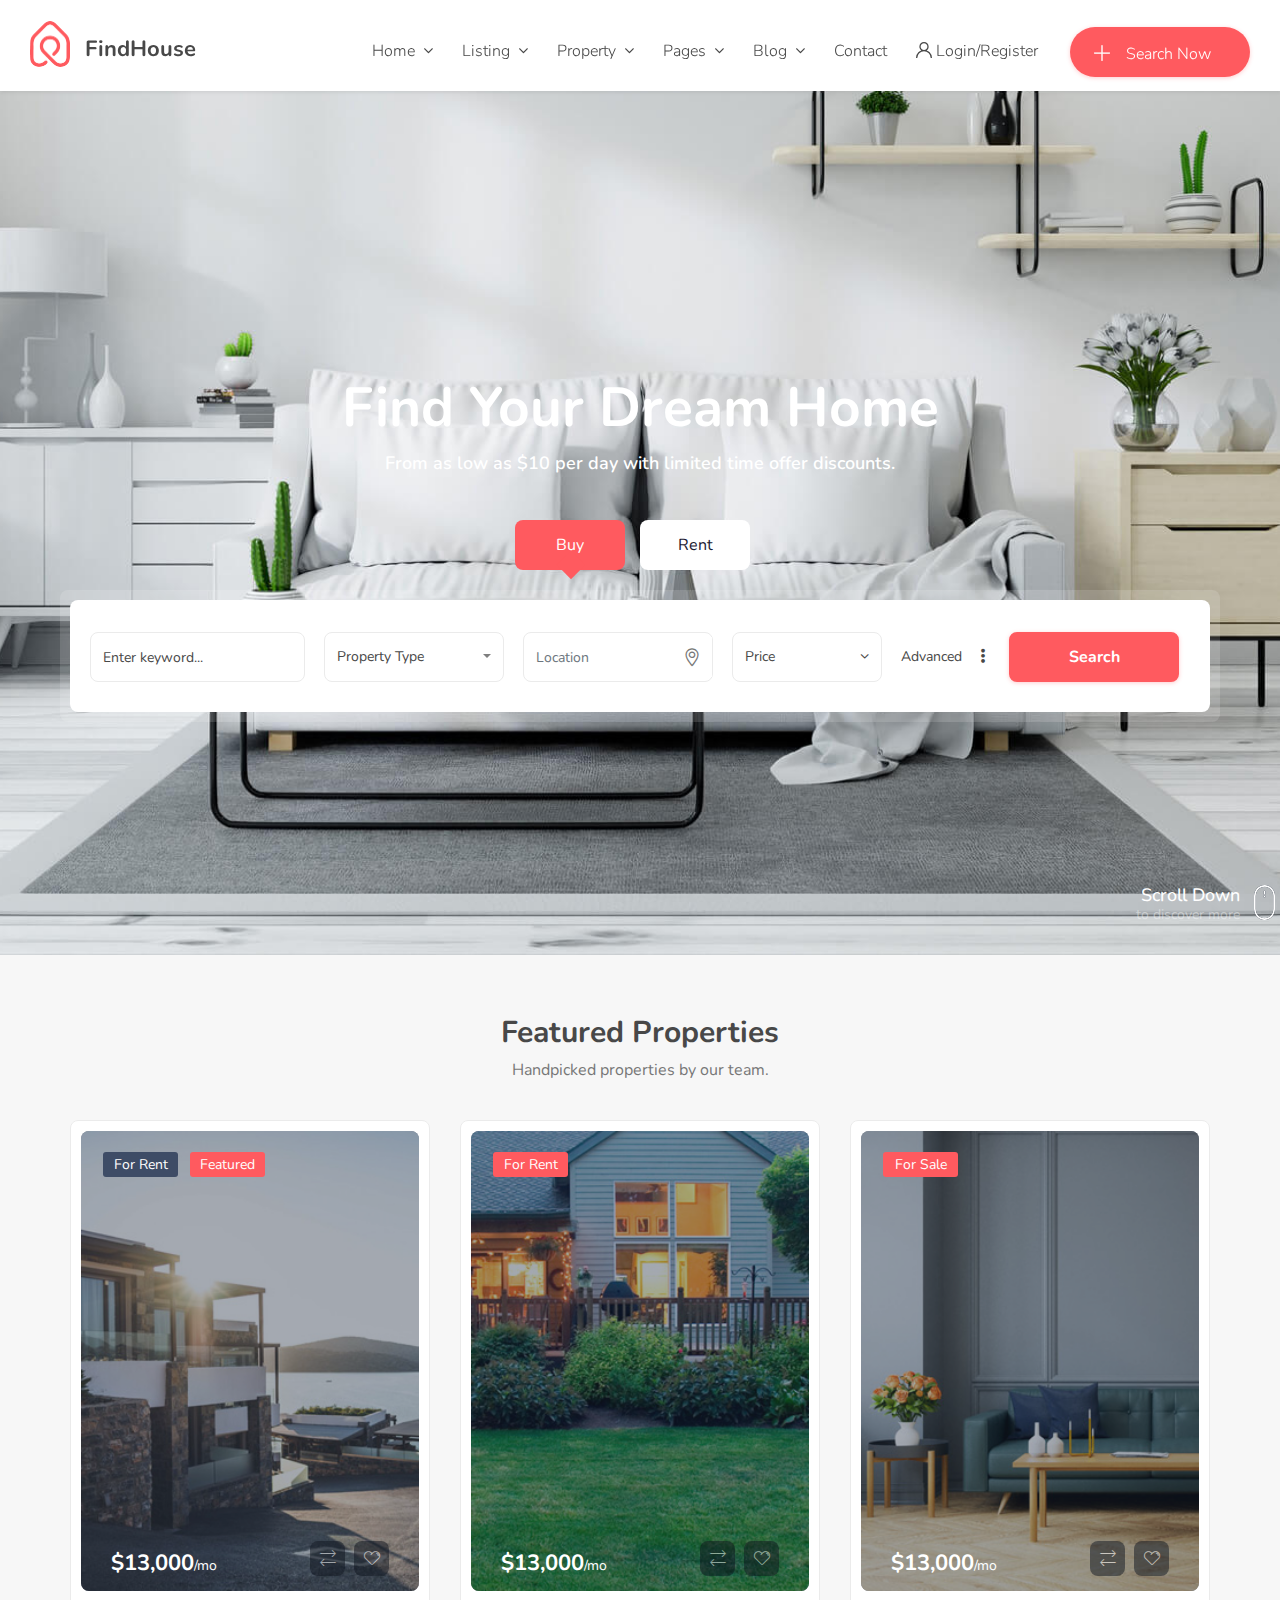
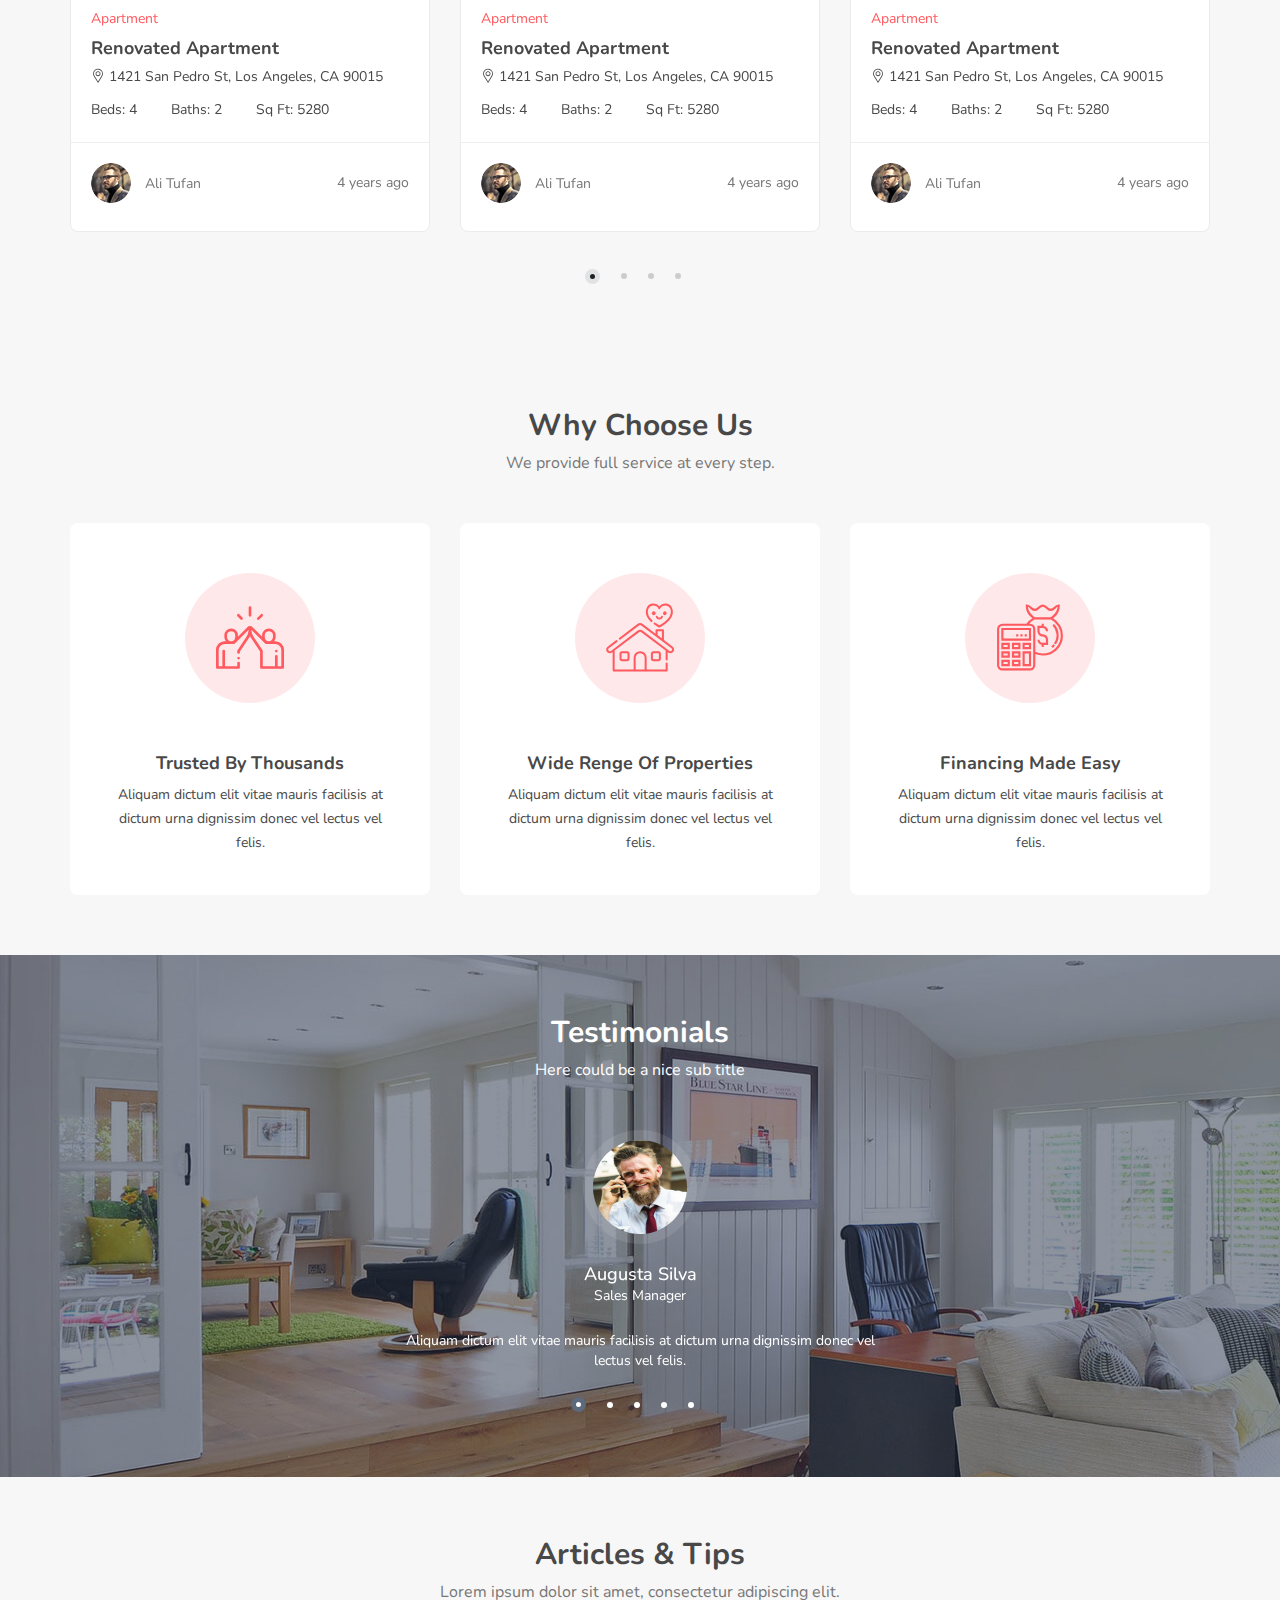
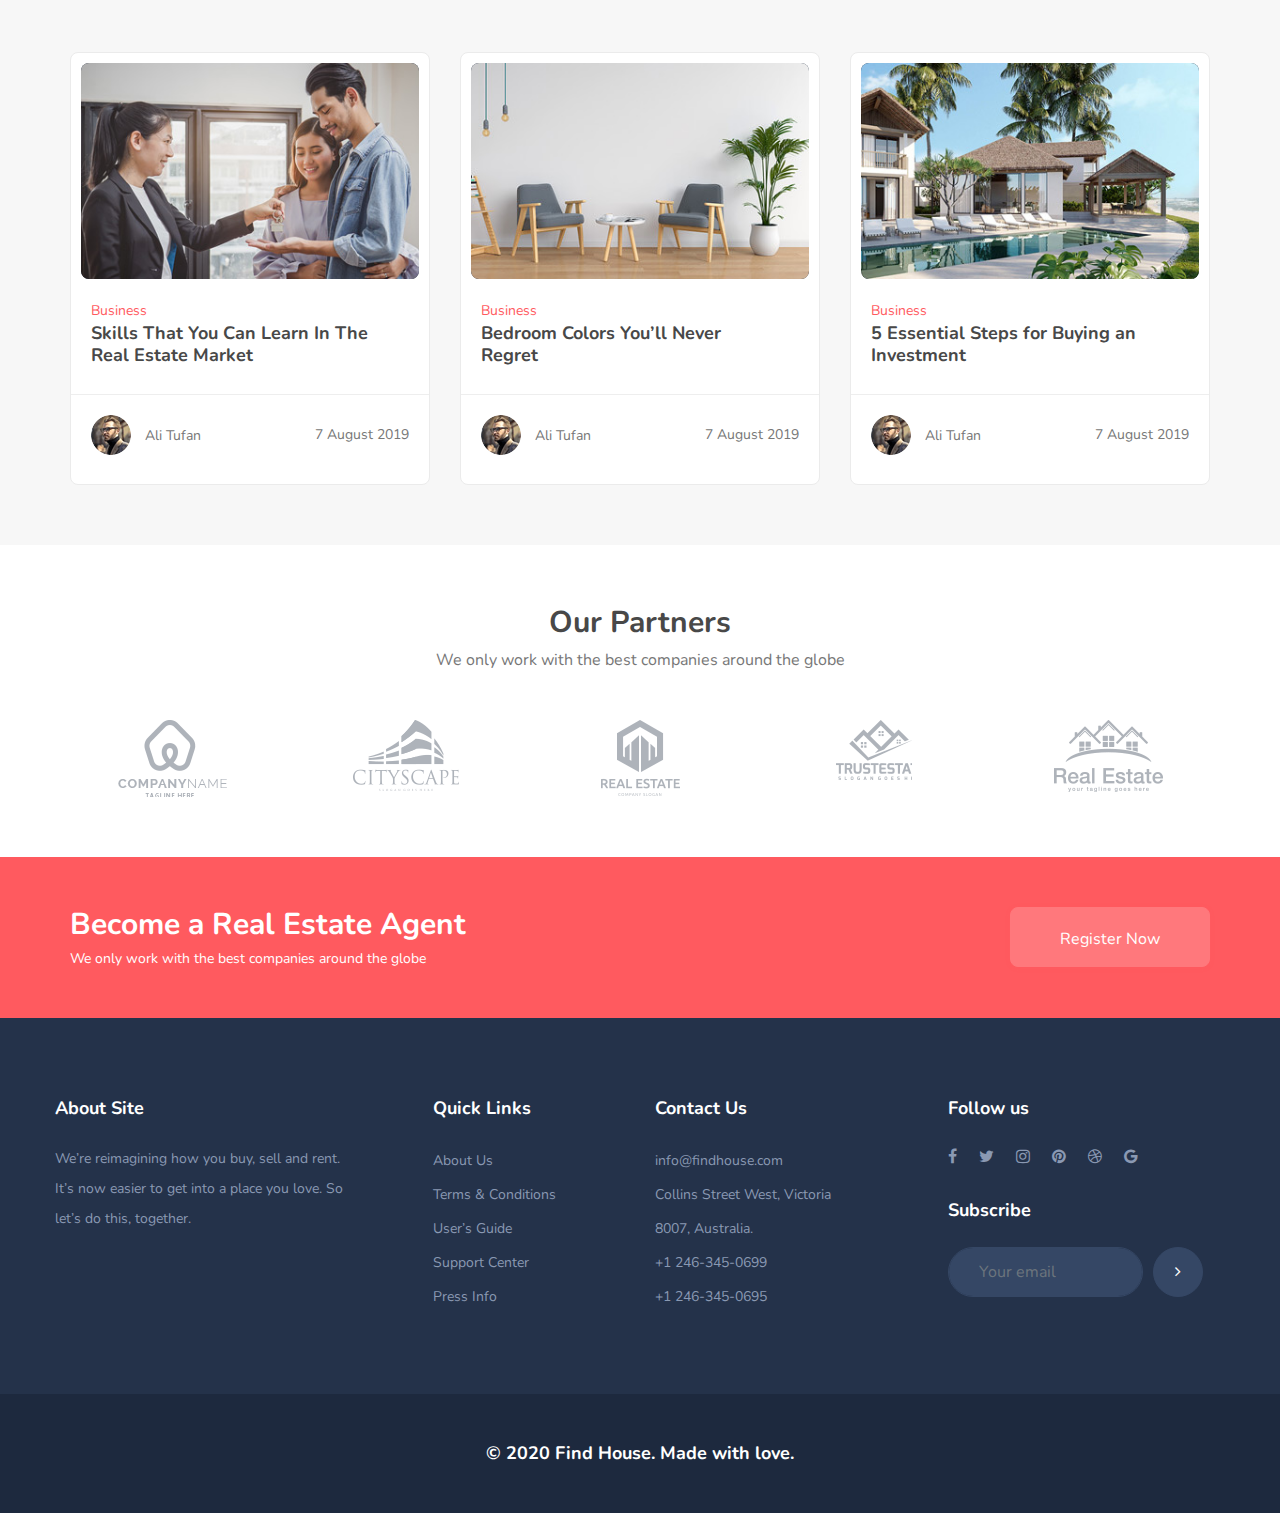
==== index.html @ ceeef16e "version 5" ====
﻿<!DOCTYPE html>
<html dir="ltr" lang="en">
<head>
<meta charset="utf-8">
<meta http-equiv="X-UA-Compatible" content="IE=edge">
<meta name="viewport" content="width=device-width, initial-scale=1">
<meta name="keywords" content="advanced custom search, agency, agent, business, clean, corporate, directory, google maps, homes, idx agent, listing properties, membership packages, property, real broker, real estate, real estate agent, real estate agency, realtor">
<meta name="description" content="FindHouse - Real Estate HTML Template">
<meta name="CreativeLayers" content="ATFN">
<!-- css file -->
<link rel="stylesheet" href="css\bootstrap.min.css">
<link rel="stylesheet" href="css\style.css">
<!-- Responsive stylesheet -->
<link rel="stylesheet" href="css\responsive.css">
<!-- Title -->
<title>FindHouse - Real Estate HTML Template</title>
<!-- Favicon -->
<link href="images\favicon.ico" sizes="128x128" rel="shortcut icon" type="image/x-icon">
<link href="images\favicon.ico" sizes="128x128" rel="shortcut icon">

</head>
<body>
<div class="wrapper">
	<div class="preloader"></div>

	<!-- Main Header Nav -->
	<header class="header-nav menu_style_home_one navbar-scrolltofixed stricky main-menu scroll-to-fixed-fixed stricky-fixed slideInDown ">
		<div class="container-fluid p0">
		    <!-- Ace Responsive Menu -->
		    <nav>
		        <!-- Menu Toggle btn-->
		        <div class="menu-toggle">
		            <img class="nav_logo_img img-fluid" src="images\header-logo.png" alt="header-logo.png">
		            <button type="button" id="menu-btn">
		                <span class="icon-bar"></span>
		                <span class="icon-bar"></span>
		                <span class="icon-bar"></span>
		            </button>
		        </div>
		        <a href="#" class="navbar_brand float-left dn-smd">
		            <img class="logo1 img-fluid" src="images\header-logo.png" alt="header-logo.png">
		            <img class="logo2 img-fluid" src="images\header-logo2.png" alt="header-logo2.png">
		            <span>FindHouse</span>
		        </a>
		        <!-- Responsive Menu Structure-->
		        <!--Note: declare the Menu style in the data-menu-style="horizontal" (options: horizontal, vertical, accordion) -->
		        <ul id="respMenu" class="ace-responsive-menu text-right" data-menu-style="horizontal">
		            <li>
		                <a href="#"><span class="title">Home</span></a>
		                <!-- Level Two-->
		                <ul>
		                    <li><a href="#">Home 1</a></li>
		                    <li><a href="#">Home 2</a></li>
		                    <li><a href="#">Home 3</a></li>
		                    <li><a href="#">Home 4</a></li>
		                    <li><a href="#">Home 5</a></li>
		                    <li><a href="#">Home 6</a></li>
		                    <li><a href="#">Home 7</a></li>
		                    <li><a href="#">Home 8</a></li>
		                    <li><a href="#">Home 9</a></li>
		                    <li><a href="#">Home 10</a></li>
		                </ul>
		            </li>
		            <li>
		                <a href="#"><span class="title">Listing</span></a>
		                <!-- Level Two-->
	                	<ul>
		                    <li>
		                        <a href="#">Listing Grid</a>
		                        <!-- Level Three-->
		                        <ul>
		                            <li><a href="#">Grid v1</a></li>
		                            <li><a href="#">Grid v2</a></li>
		                            <li><a href="#">Grid v3</a></li>
		                            <li><a href="#">Grid v4</a></li>
		                            <li><a href="#">Grid v5</a></li>
		                            <li><a href="#">Grid Fullwidth</a></li>
		                        </ul>
		                    </li>
		                    <li>
		                        <a href="#">Listing List</a>
		                        <!-- Level Three-->
		                        <ul>
		                            <li><a href="l">List V1</a></li>
		                        </ul>
		                    </li>
		                    <li>
		                        <a href="#">Listing Style</a>
		                        <!-- Level Three-->
		                        <ul>
		                            <li><a href="#">Parallax Style</a></li>
		                            <li><a href="#">Slider Style</a></li>
		                            <li><a href="#">Map Header</a></li>
		                        </ul>
		                    </li>
		                    <li>
		                        <a href="#">Listing Half</a>
		                        <!-- Level Three-->
		                        <ul>
		                            <li><a href="#">Map V1</a></li>
		                            <li><a href="#">Map V2</a></li>
		                            <li><a href="#">Map V3</a></li>
		                            <li><a href="#">Map V4</a></li>
		                        </ul>
		                    </li>
		                    <li>
		                        <a href="#">Agent View</a>
		                        <!-- Level Three-->
		                        <ul>
		                            <li><a href="#">Agent V1</a></li>
		                            <li><a href="#">Agent V2</a></li>
		                            <li><a href="#">Agent Details</a></li>
		                        </ul>
		                    </li>
		                    <li>
		                        <a href="#">Agencies View</a>
		                        <!-- Level Three-->
		                        <ul>
		                            <li><a href="#">Agencies V1</a></li>
		                            <li><a href="#">Agencies V2</a></li>
		                            <li><a href="#">Agencies Details</a></li>
		                        </ul>
		                    </li>
                            <li><a href="#">Create Listing</a></li>
	                	</ul>
		            </li>
		            <li>
		                <a href="#"><span class="title">Property</span></a>
		                <ul>
		                    <li>
		                        <a href="#">User Admin</a>
		                        <ul>
				                    <li><a href="#">Dashboard</a></li>
				                    <li><a href="#">My Properties</a></li>
				                    <li><a href="#">My Message</a></li>
				                    <li><a href="#">My Review</a></li>
				                    <li><a href="#">My Favorites</a></li>
				                    <li><a href="#">Add Property</a></li>
				                    <li><a href="#">My Profile</a></li>
		                        </ul>
		                    </li>
		                    <li>
		                        <a href="#">Listing Single</a>
		                        <!-- Level Three-->
		                        <ul>
		                            <li><a href="#">Single V1</a></li>
		                            <li><a href="#">Single V2</a></li>
		                            <li><a href="#l">Single V3</a></li>
		                            <li><a href="#">Single V4</a></li>
		                            <li><a href="#">Single V5</a></li>
		                        </ul>
		                    </li>
                            <li><a href="#">Create Listing</a></li>
		                </ul>
		            </li>
		            <li>
		                <a href="#"><span class="title">Pages</span></a>
		                <ul>
				            <li>
				                <a href="#"><span class="title">Pages</span></a>
				                <ul>
				                    <li><a href="#">Shop</a></li>
				                    <li><a href="#">Shop Single</a></li>
				                    <li><a href="#">Cart</a></li>
				                    <li><a href="#">Checkout</a></li>
				                    <li><a href="#">Order</a></li>
				                </ul>
				            </li>
		                    <li><a href="#">About Us</a></li>
		                    <li><a href="#">Gallery</a></li>
		                    <li><a href="#">Faq</a></li>
		                    <li><a href="#">LogIn</a></li>
			                <li><a href="#">Membership</a></li>
			                <li><a href="#">Membership 2</a></li>
		                    <li><a href="#">Register</a></li>
		                    <li><a href="#">Service</a></li>
		                    <li><a href="#">404 Page</a></li>
		                    <li><a href="#">Terms and Conditions</a></li>
		                    <li><a href="#">UI Elements</a></li>
		                </ul>
		            </li>
		            <li>
		                <a href="#"><span class="title">Blog</span></a>
		                <ul>
		                    <li><a href="#">Blog List 1</a></li>
		                    <li><a href="#">Blog List 2</a></li>
		                    <li><a href="#">Single Post</a></li>
		                </ul>
		            </li>
		            <li class="last">
		                <a href="#"><span class="title">Contact</span></a>
		            </li>
	                <li class="list-inline-item list_s"><a href="#" class="btn flaticon-user" data-toggle="modal" data-target=".bd-example-modal-lg"> <span class="dn-lg">Login/Register</span></a></li>
	                <li class="list-inline-item add_listing"><a href="#"><span class="flaticon-plus"></span><span class="dn-lg">&nbsp; &nbsp; Search Now</span></a></li>
		        </ul>
		    </nav>
		</div>
	</header>
	<!-- Modal -->
	<div class="sign_up_modal modal fade bd-example-modal-lg" tabindex="-1" role="dialog" aria-hidden="true">
		<div class="modal-dialog modal-lg" role="document">
		    <div class="modal-content">
		      	<div class="modal-header">
		        	<button type="button" class="close" data-dismiss="modal" aria-label="Close"><span aria-hidden="true">&times;</span></button>
		      	</div>
		      	<div class="modal-body container pb20">
		      		<div class="row">
		      			<div class="col-lg-12">
				    		<ul class="sign_up_tab nav nav-tabs" id="myTab" role="tablist">
							  	<li class="nav-item">
							    	<a class="nav-link active" id="home-tab" data-toggle="tab" href="#home" role="tab" aria-controls="home" aria-selected="true">Login</a>
							  	</li>
							  	<li class="nav-item">
							    	<a class="nav-link" id="profile-tab" data-toggle="tab" href="#profile" role="tab" aria-controls="profile" aria-selected="false">Register</a>
							  	</li>
							</ul>
		      			</div>
		      		</div>
					<div class="tab-content container" id="myTabContent">
					  	<div class="row mt25 tab-pane fade show active" id="home" role="tabpanel" aria-labelledby="home-tab">
					  		<div class="col-lg-6 col-xl-6">
					  			<div class="login_thumb">
					  				<img class="img-fluid w100" src="images\resource\login.jpg" alt="login.jpg">
					  			</div>
					  		</div>
					  		<div class="col-lg-6 col-xl-6">
								<div class="login_form">
									<form action="#">
										<div class="heading">
											<h4>Login</h4>
										</div>
										<div class="row mt25">
											<div class="col-lg-12">
												<button type="submit" class="btn btn-fb btn-block"><i class="fa fa-facebook float-left mt5"></i> Login with Facebook</button>
											</div>
											<div class="col-lg-12">
												<button type="submit" class="btn btn-googl btn-block"><i class="fa fa-google float-left mt5"></i> Login with Google</button>
											</div>
										</div>
										<hr>
										<div class="input-group mb-2 mr-sm-2">
										    <input type="text" class="form-control" id="inlineFormInputGroupUsername2" placeholder="User Name Or Email">
										    <div class="input-group-prepend">
										    	<div class="input-group-text"><i class="flaticon-user"></i></div>
										    </div>
										</div>
										<div class="input-group form-group">
									    	<input type="password" class="form-control" id="exampleInputPassword1" placeholder="Password">
										    <div class="input-group-prepend">
										    	<div class="input-group-text"><i class="flaticon-password"></i></div>
										    </div>
										</div>
										<div class="form-group custom-control custom-checkbox">
											<input type="checkbox" class="custom-control-input" id="exampleCheck1">
											<label class="custom-control-label" for="exampleCheck1">Remember me</label>
											<a class="btn-fpswd float-right" href="#">Lost your password?</a>
										</div>
										<button type="submit" class="btn btn-log btn-block btn-thm">Log In</button>
										<p class="text-center">Don't have an account? <a class="text-thm" href="#">Register</a></p>
									</form>
								</div>
					  		</div>
					  	</div>
					  	<div class="row mt25 tab-pane fade" id="profile" role="tabpanel" aria-labelledby="profile-tab">
					  		<div class="col-lg-6 col-xl-6">
					  			<div class="regstr_thumb">
					  				<img class="img-fluid w100" src="images\resource\regstr.jpg" alt="regstr.jpg">
					  			</div>
					  		</div>
					  		<div class="col-lg-6 col-xl-6">
								<div class="sign_up_form">
									<div class="heading">
										<h4>Register</h4>
									</div>
									<form action="#">
										<div class="row">
											<div class="col-lg-12">
												<button type="submit" class="btn btn-block btn-fb"><i class="fa fa-facebook float-left mt5"></i> Login with Facebook</button>
											</div>
											<div class="col-lg-12">
												<button type="submit" class="btn btn-block btn-googl"><i class="fa fa-google float-left mt5"></i> Login with Google</button>
											</div>
										</div>
										<hr>
										<div class="form-group input-group">
										    <input type="text" class="form-control" id="exampleInputName" placeholder="User Name">
										    <div class="input-group-prepend">
										    	<div class="input-group-text"><i class="flaticon-user"></i></div>
										    </div>
										</div>
										<div class="form-group input-group">
										    <input type="email" class="form-control" id="exampleInputEmail2" placeholder="Email">
										    <div class="input-group-prepend">
										    	<div class="input-group-text"><i class="fa fa-envelope-o"></i></div>
										    </div>
										</div>
										<div class="form-group input-group">
										    <input type="password" class="form-control" id="exampleInputPassword2" placeholder="Password">
										    <div class="input-group-prepend">
										    	<div class="input-group-text"><i class="flaticon-password"></i></div>
										    </div>
										</div>
										<div class="form-group input-group">
										    <input type="password" class="form-control" id="exampleInputPassword3" placeholder="Re-enter password">
										    <div class="input-group-prepend">
										    	<div class="input-group-text"><i class="flaticon-password"></i></div>
										    </div>
										</div>
										<div class="form-group ui_kit_select_search mb0">
											<select class="selectpicker" data-live-search="true" data-width="100%">
												<option data-tokens="SelectRole">Single User</option>
												<option data-tokens="Agent/Agency">Agent</option>
												<option data-tokens="SingleUser">Multi User</option>
											</select>
										</div>
										<div class="form-group custom-control custom-checkbox">
											<input type="checkbox" class="custom-control-input" id="exampleCheck2">
											<label class="custom-control-label" for="exampleCheck2">I have read and accept the Terms and Privacy Policy?</label>
										</div>
										<button type="submit" class="btn btn-log btn-block btn-thm">Sign Up</button>
										<p class="text-center">Already have an account? <a class="text-thm" href="#">Log In</a></p>
									</form>
								</div>
					  		</div>
					  	</div>
					</div>
		      	</div>
		    </div>
		</div>
	</div>

	<!-- Main Header Nav For Mobile -->
	<div id="page" class="stylehome1 h0">
		<div class="mobile-menu">
			<div class="header stylehome1">
				<div class="main_logo_home2 text-center">
		            <img class="nav_logo_img img-fluid mt20" src="images\header-logo2.png" alt="header-logo2.png">
		            <span class="mt20">FindHouse</span>
				</div>
				<ul class="menu_bar_home2">
	                <li class="list-inline-item list_s"><a href="page-register.html"><span class="flaticon-user"></span></a></li>
					<li class="list-inline-item"><a href="#menu"><span></span></a></li>
				</ul>
			</div>
		</div><!-- /.mobile-menu -->
		<nav id="menu" class="stylehome1">
			<ul>
				<li><span>Home</span>
	                <ul>
	                    <li><a href="#">Home 1</a></li>
	                    <li><a href="#">Home 2</a></li>
	                    <li><a href="#">Home 3</a></li>
	                    <li><a href="#">Home 4</a></li>
	                    <li><a href="#">Home 5</a></li>
	                    <li><a href="#">Home 6</a></li>
	                    <li><a href="#">Home 7</a></li>
	                    <li><a href="#">Home 8</a></li>
	                    <li><a href="#">Home 9</a></li>
	                    <li><a href="#">Home 10</a></li>
	                </ul>
				</li>
				<li><span>Listing</span>
					<ul>
						<li><span>Listing Grid</span>
							<ul>
	                            <li><a href="#">Grid v1</a></li>
	                            <li><a href="#">Grid v2</a></li>
	                            <li><a href="#">Grid v3</a></li>
	                            <li><a href="#">Grid v4</a></li>
	                            <li><a href="#">Grid v5</a></li>
	                            <li><a href="#">Grid Fullwidth</a></li>
							</ul>
						</li>
						<li><span>Listing Style</span>
							<ul>
	                            <li><a href="#">Parallax Style</a></li>
	                            <li><a href="#">Slider Style</a></li>
	                            <li><a href="#">Map Header</a></li>
							</ul>
						</li>
						<li><span>Listing Half</span>
							<ul>
	                            <li><a href="#">Map V1</a></li>
	                            <li><a href="#">Map V2</a></li>
	                            <li><a href="#">Map V3</a></li>
	                            <li><a href="#">Map V4</a></li>
							</ul>
						</li>
						<li><span>Agent View</span>
							<ul>
	                            <li><a href="#">Agent V1</a></li>
	                            <li><a href="#">Agent V2</a></li>
	                            <li><a href="#">Agent Details</a></li>
							</ul>
						</li>
						<li><span>Agencies View</span>
							<ul>
	                            <li><a href="#">Agencies V1</a></li>
	                            <li><a href="#">Agencies V2</a></li>
	                            <li><a href="#">Agencies Details</a></li>
							</ul>
						</li>
					</ul>
				</li>
				<li><span>Property</span>
					<ul>
						<li><span>Property</span>
							<ul>
					            <li><a href="#">Dashboard</a></li>
			                    <li><a href="#">My Properties</a></li>
			                    <li><a href="#">Add New Property</a></li>
							</ul>
						</li>
						<li><span>Listing Single</span>
							<ul>
	                            <li><a href="#">Single V1</a></li>
	                            <li><a href="#">Single V2</a></li>
	                            <li><a href="#">Single V3</a></li>
	                            <li><a href="#">Single V4</a></li>
	                            <li><a href="#">Single V5</a></li>
							</ul>
						</li>
					</ul>
				</li>
				<li><span>Blog</span>
					<ul>
	                    <li><a href="#">Blog List 1</a></li>
	                    <li><a href="#">Blog List 2</a></li>
	                    <li><a href="#">Single Post</a></li>
					</ul>
				</li>
				<li><span>Pages</span>
					<ul>
						<li><span>Shop</span>
							<ul>
			                    <li><a href="#">Shop</a></li>
			                    <li><a href="#">Shop Single</a></li>
			                    <li><a href="#">Cart</a></li>
			                    <li><a href="#">Checkout</a></li>
			                    <li><a href="#">Order</a></li>
							</ul>
						</li>
		                <li><a href="#">About Us</a></li>
		                <li><a href="#">Gallery</a></li>
		                <li><a href="#l">Faq</a></li>
		                <li><a href="#">LogIn</a></li>
		                <li><a href="#">Membership</a></li>
		                <li><a href="#">Membership 2</a></li>
	                    <li><a href="#">Register</a></li>
	                    <li><a href="#">Service</a></li>
		                <li><a href="#">404 Page</a></li>
		                <li><a href="#">Terms and Conditions</a></li>
		                <li><a href="#">UI Elements</a></li>
					</ul>
				</li>
				<li><a href="#">Contact</a></li>
				<li><a href="#"><span class="flaticon-user"></span> Login</a></li>
				<li><a href="#"><span class="flaticon-edit"></span> Register</a></li>
				<li class="cl_btn"><a class="btn btn-block btn-lg btn-thm circle" href="#"><span class="flaticon-plus"></span>&nbsp; &nbsp; Search Now</a></li>
			</ul>
		</nav>
	</div>

	<!-- Home Design -->
	<section class="home-one home1-overlay home1_bgi1">
		<div class="container">
			<div class="row posr">
				<div class="col-lg-12">
					<div class="home_content">
						<div class="home-text text-center">
							<h2 class="fz55">Find Your Dream Home</h2>
							<p class="fz18 color-white">From as low as $10 per day with limited time offer discounts.</p>
						</div>
						<div class="home_adv_srch_opt">
							<ul class="nav nav-pills" id="pills-tab" role="tablist">
								<li class="nav-item">
									<a class="nav-link active" id="pills-home-tab" data-toggle="pill" href="#pills-home" role="tab" aria-controls="pills-home" aria-selected="true">Buy</a>
								</li>
								<li class="nav-item">
									<a class="nav-link" id="pills-profile-tab" data-toggle="pill" href="#pills-profile" role="tab" aria-controls="pills-profile" aria-selected="false">Rent</a>
								</li>
							</ul>
							<div class="tab-content home1_adsrchfrm" id="pills-tabContent">
								<div class="tab-pane fade show active" id="pills-home" role="tabpanel" aria-labelledby="pills-home-tab">
									<div class="home1-advnc-search">
										<ul class="h1ads_1st_list mb0">
											<li class="list-inline-item">
											    <div class="form-group">
											    	<input type="text" class="form-control" id="exampleInputName1" placeholder="Enter keyword...">
											    </div>
											</li>
											<li class="list-inline-item">
												<div class="search_option_two">
													<div class="candidate_revew_select">
														<select class="selectpicker w100 show-tick">
															<option>Property Type</option>
															<option>Apartment</option>
															<option>Bungalow</option>
															<option>Condo</option>
															<option>House</option>
															<option>Land</option>
															<option>Single Family</option>
														</select>
													</div>
												</div>
											</li>
											<li class="list-inline-item">
											    <div class="form-group">
											    	<input type="text" class="form-control" id="exampleInputEmail" placeholder="Location">
											    	<label for="exampleInputEmail"><span class="flaticon-maps-and-flags"></span></label>
											    </div>
											</li>
											<li class="list-inline-item">
												<div class="small_dropdown2">
												    <div id="prncgs" class="btn dd_btn">
												    	<span>Price</span>
												    	<label for="exampleInputEmail2"><span class="fa fa-angle-down"></span></label>
												    </div>
												  	<div class="dd_content2">
													    <div class="pricing_acontent">
															<input type="text" class="amount" placeholder="$52,239"> 
															<input type="text" class="amount2" placeholder="$985,14">
															<div class="slider-range"></div>
													    </div>
												  	</div>
												</div>
											</li>
											<li class="custome_fields_520 list-inline-item">
												<div class="navbered">
												  	<div class="mega-dropdown">
													    <span id="show_advbtn" class="dropbtn">Advanced <i class="flaticon-more pl10 flr-520"></i></span>
													    <div class="dropdown-content">
													      	<div class="row p15">
													      		<div class="col-lg-12">
													      			<h4 class="text-thm3">Amenities</h4>
													      		</div>
														        <div class="col-xxs-6 col-sm col-lg col-xl">
													                <ul class="ui_kit_checkbox selectable-list">
													                	<li>
																			<div class="custom-control custom-checkbox">
																				<input type="checkbox" class="custom-control-input" id="customCheck1">
																				<label class="custom-control-label" for="customCheck1">Air Conditioning</label>
																			</div>
													                	</li>
													                	<li>
																			<div class="custom-control custom-checkbox">
																				<input type="checkbox" class="custom-control-input" id="customCheck2">
																				<label class="custom-control-label" for="customCheck2">Lawn</label>
																			</div>
													                	</li>
													                	<li>
																			<div class="custom-control custom-checkbox">
																				<input type="checkbox" class="custom-control-input" id="customCheck3">
																				<label class="custom-control-label" for="customCheck3">Swimming Pool</label>
																			</div>
													                	</li>
													                </ul>
														        </div>
														        <div class="col-xxs-6 col-sm col-lg col-xl">
													                <ul class="ui_kit_checkbox selectable-list">
													                	<li>
																			<div class="custom-control custom-checkbox">
																				<input type="checkbox" class="custom-control-input" id="customCheck4">
																				<label class="custom-control-label" for="customCheck4">Barbeque</label>
																			</div>
													                	</li>
													                	<li>
																			<div class="custom-control custom-checkbox">
																				<input type="checkbox" class="custom-control-input" id="customCheck5">
																				<label class="custom-control-label" for="customCheck5">Microwave</label>
																			</div>
													                	</li>
													                	<li>
																			<div class="custom-control custom-checkbox">
																				<input type="checkbox" class="custom-control-input" id="customCheck6">
																				<label class="custom-control-label" for="customCheck6">TV Cable</label>
																			</div>
													                	</li>
													                </ul>
														        </div>
														        <div class="col-xxs-6 col-sm col-lg col-xl">
													                <ul class="ui_kit_checkbox selectable-list">
													                	<li>
																			<div class="custom-control custom-checkbox">
																				<input type="checkbox" class="custom-control-input" id="customCheck7">
																				<label class="custom-control-label" for="customCheck7">Dryer</label>
																			</div>
													                	</li>
													                	<li>
																			<div class="custom-control custom-checkbox">
																				<input type="checkbox" class="custom-control-input" id="customCheck8">
																				<label class="custom-control-label" for="customCheck8">Outdoor Shower</label>
																			</div>
													                	</li>
													                	<li>
																			<div class="custom-control custom-checkbox">
																				<input type="checkbox" class="custom-control-input" id="customCheck9">
																				<label class="custom-control-label" for="customCheck9">Washer</label>
																			</div>
													                	</li>
													                </ul>
														        </div>
														        <div class="col-xxs-6 col-sm col-lg col-xl">
													                <ul class="ui_kit_checkbox selectable-list">
													                	<li>
																			<div class="custom-control custom-checkbox">
																				<input type="checkbox" class="custom-control-input" id="customCheck10">
																				<label class="custom-control-label" for="customCheck10">Gym</label>
																			</div>
													                	</li>
													                	<li>
																			<div class="custom-control custom-checkbox">
																				<input type="checkbox" class="custom-control-input" id="customCheck11">
																				<label class="custom-control-label" for="customCheck11">Refrigerator</label>
																			</div>
													                	</li>
													                	<li>
																			<div class="custom-control custom-checkbox">
																				<input type="checkbox" class="custom-control-input" id="customCheck12">
																				<label class="custom-control-label" for="customCheck12">WiFi</label>
																			</div>
													                	</li>
													                </ul>
														        </div>
														        <div class="col-xxs-6 col-sm col-lg col-xl">
													                <ul class="ui_kit_checkbox selectable-list">
													                	<li>
																			<div class="custom-control custom-checkbox">
																				<input type="checkbox" class="custom-control-input" id="customCheck13">
																				<label class="custom-control-label" for="customCheck13">Laundry</label>
																			</div>
													                	</li>
													                	<li>
																			<div class="custom-control custom-checkbox">
																				<input type="checkbox" class="custom-control-input" id="customCheck14">
																				<label class="custom-control-label" for="customCheck14">Sauna</label>
																			</div>
													                	</li>
													                	<li>
																			<div class="custom-control custom-checkbox">
																				<input type="checkbox" class="custom-control-input" id="customCheck15">
																				<label class="custom-control-label" for="customCheck15">Window Coverings</label>
																			</div>
													                	</li>
													                </ul>
														        </div>
													      	</div>
													      	<div class="row p15 pt0-xsd">
													      		<div class="col-lg-11 col-xl-10">
													      			<ul class="apeartment_area_list mb0">
													      				<li class="list-inline-item">
																			<div class="candidate_revew_select">
																				<select class="selectpicker w100 show-tick">
																					<option>Bathrooms</option>
																					<option>1</option>
																					<option>2</option>
																					<option>3</option>
																					<option>4</option>
																					<option>5</option>
																					<option>6</option>
																					<option>7</option>
																					<option>8</option>
																				</select>
																			</div>
													      				</li>
													      				<li class="list-inline-item">
																			<div class="candidate_revew_select">
																				<select class="selectpicker w100 show-tick">
																					<option>Bedrooms</option>
																					<option>1</option>
																					<option>2</option>
																					<option>3</option>
																					<option>4</option>
																					<option>5</option>
																					<option>6</option>
																					<option>7</option>
																					<option>8</option>
																				</select>
																			</div>
													      				</li>
													      				<li class="list-inline-item">
																			<div class="candidate_revew_select">
																				<select class="selectpicker w100 show-tick">
																					<option>Year built</option>
																					<option>2013</option>
																					<option>2014</option>
																					<option>2015</option>
																					<option>2016</option>
																					<option>2017</option>
																					<option>2018</option>
																					<option>2019</option>
																					<option>2020</option>
																				</select>
																			</div>
													      				</li>
													      				<li class="list-inline-item">
																			<div class="candidate_revew_select">
																				<select class="selectpicker w100 show-tick">
																					<option>Built-up Area</option>
																					<option>Adana</option>
																					<option>Ankara</option>
																					<option>Antalya</option>
																					<option>Bursa</option>
																					<option>Bodrum</option>
																					<option>Gaziantep</option>
																					<option>İstanbul</option>
																					<option>İzmir</option>
																					<option>Konya</option>
																				</select>
																			</div>
													      				</li>
													      			</ul>
													      		</div>
													      		<div class="col-lg-1 col-xl-2">
													      			<div class="mega_dropdown_content_closer">
														      			<h5 class="text-thm text-right mt15"><span id="hide_advbtn" class="curp">Hide</span></h5>
													      			</div>
													      		</div>
													      	</div>
													    </div>
													</div>
												</div>
											</li>
											<li class="list-inline-item">
												<div class="search_option_button">
												    <button type="submit" class="btn btn-thm">Search</button>
												</div>
											</li>
										</ul>
									</div>
								</div>
								<div class="tab-pane fade" id="pills-profile" role="tabpanel" aria-labelledby="pills-profile-tab">
									<div class="home1-advnc-search">
										<ul class="h1ads_1st_list mb0">
											<li class="list-inline-item">
											    <div class="form-group">
											    	<input type="text" class="form-control" id="exampleInputName2" placeholder="Enter keyword...">
											    </div>
											</li>
											<li class="list-inline-item">
												<div class="search_option_two">
													<div class="candidate_revew_select">
														<select class="selectpicker w100 show-tick">
															<option>Property Type</option>
															<option>Apartment</option>
															<option>Bungalow</option>
															<option>Condo</option>
															<option>House</option>
															<option>Land</option>
															<option>Single Family</option>
														</select>
													</div>
												</div>
											</li>
											<li class="list-inline-item">
											    <div class="form-group">
											    	<input type="text" class="form-control" id="exampleInputEmail3" placeholder="Location">
											    	<label for="exampleInputEmail3"><span class="flaticon-maps-and-flags"></span></label>
											    </div>
											</li>
											<li class="list-inline-item">
												<div class="small_dropdown2">
												    <div id="prncgs2" class="btn dd_btn">
												    	<span>Price</span>
												    	<label for="exampleInputEmail4"><span class="fa fa-angle-down"></span></label>
												    </div>
												  	<div class="dd_content2">
													    <div class="pricing_acontent">
															<input type="text" class="amount" placeholder="$52,239"> 
															<input type="text" class="amount2" placeholder="$985,14">
															<div class="slider-range"></div>
													    </div>
												  	</div>
												</div>
											</li>
											<li class="custome_fields_520 list-inline-item">
												<div class="navbered">
												  	<div class="mega-dropdown">
													    <span id="show_advbtn2" class="dropbtn">Advanced <i class="flaticon-more pl10 flr-520"></i></span>
													    <div class="dropdown-content">
													      	<div class="row p15">
													      		<div class="col-lg-12">
													      			<h4 class="text-thm3">Amenities</h4>
													      		</div>
														        <div class="col-xxs-6 col-sm col-lg col-xl">
													                <ul class="ui_kit_checkbox selectable-list">
													                	<li>
																			<div class="custom-control custom-checkbox">
																				<input type="checkbox" class="custom-control-input" id="customCheck16">
																				<label class="custom-control-label" for="customCheck16">Air Conditioning</label>
																			</div>
													                	</li>
													                	<li>
																			<div class="custom-control custom-checkbox">
																				<input type="checkbox" class="custom-control-input" id="customCheck17">
																				<label class="custom-control-label" for="customCheck17">Lawn</label>
																			</div>
													                	</li>
													                	<li>
																			<div class="custom-control custom-checkbox">
																				<input type="checkbox" class="custom-control-input" id="customCheck18">
																				<label class="custom-control-label" for="customCheck18">Swimming Pool</label>
																			</div>
													                	</li>
													                </ul>
														        </div>
														        <div class="col-xxs-6 col-sm col-lg col-xl">
													                <ul class="ui_kit_checkbox selectable-list">
													                	<li>
																			<div class="custom-control custom-checkbox">
																				<input type="checkbox" class="custom-control-input" id="customCheck19">
																				<label class="custom-control-label" for="customCheck19">Barbeque</label>
																			</div>
													                	</li>
													                	<li>
																			<div class="custom-control custom-checkbox">
																				<input type="checkbox" class="custom-control-input" id="customCheck20">
																				<label class="custom-control-label" for="customCheck20">Microwave</label>
																			</div>
													                	</li>
													                	<li>
																			<div class="custom-control custom-checkbox">
																				<input type="checkbox" class="custom-control-input" id="customCheck21">
																				<label class="custom-control-label" for="customCheck21">TV Cable</label>
																			</div>
													                	</li>
													                </ul>
														        </div>
														        <div class="col-xxs-6 col-sm col-lg col-xl">
													                <ul class="ui_kit_checkbox selectable-list">
													                	<li>
																			<div class="custom-control custom-checkbox">
																				<input type="checkbox" class="custom-control-input" id="customCheck22">
																				<label class="custom-control-label" for="customCheck22">Dryer</label>
																			</div>
													                	</li>
													                	<li>
																			<div class="custom-control custom-checkbox">
																				<input type="checkbox" class="custom-control-input" id="customCheck23">
																				<label class="custom-control-label" for="customCheck23">Outdoor Shower</label>
																			</div>
													                	</li>
													                	<li>
																			<div class="custom-control custom-checkbox">
																				<input type="checkbox" class="custom-control-input" id="customCheck24">
																				<label class="custom-control-label" for="customCheck24">Washer</label>
																			</div>
													                	</li>
													                </ul>
														        </div>
														        <div class="col-xxs-6 col-sm col-lg col-xl">
													                <ul class="ui_kit_checkbox selectable-list">
													                	<li>
																			<div class="custom-control custom-checkbox">
																				<input type="checkbox" class="custom-control-input" id="customCheck25">
																				<label class="custom-control-label" for="customCheck25">Gym</label>
																			</div>
													                	</li>
													                	<li>
																			<div class="custom-control custom-checkbox">
																				<input type="checkbox" class="custom-control-input" id="customCheck26">
																				<label class="custom-control-label" for="customCheck26">Refrigerator</label>
																			</div>
													                	</li>
													                	<li>
																			<div class="custom-control custom-checkbox">
																				<input type="checkbox" class="custom-control-input" id="customCheck27">
																				<label class="custom-control-label" for="customCheck27">WiFi</label>
																			</div>
													                	</li>
													                </ul>
														        </div>
														        <div class="col-xxs-6 col-sm col-lg col-xl">
													                <ul class="ui_kit_checkbox selectable-list">
													                	<li>
																			<div class="custom-control custom-checkbox">
																				<input type="checkbox" class="custom-control-input" id="customCheck28">
																				<label class="custom-control-label" for="customCheck28">Laundry</label>
																			</div>
													                	</li>
													                	<li>
																			<div class="custom-control custom-checkbox">
																				<input type="checkbox" class="custom-control-input" id="customCheck29">
																				<label class="custom-control-label" for="customCheck29">Sauna</label>
																			</div>
													                	</li>
													                	<li>
																			<div class="custom-control custom-checkbox">
																				<input type="checkbox" class="custom-control-input" id="customCheck30">
																				<label class="custom-control-label" for="customCheck30">Window Coverings</label>
																			</div>
													                	</li>
													                </ul>
														        </div>
													      	</div>
													      	<div class="row p15 pt0-xsd">
													      		<div class="col-lg-11 col-xl-10">
													      			<ul class="apeartment_area_list mb0">
													      				<li class="list-inline-item">
																			<div class="candidate_revew_select">
																				<select class="selectpicker w100 show-tick">
																					<option>Bathrooms</option>
																					<option>1</option>
																					<option>2</option>
																					<option>3</option>
																					<option>4</option>
																					<option>5</option>
																					<option>6</option>
																					<option>7</option>
																					<option>8</option>
																				</select>
																			</div>
													      				</li>
													      				<li class="list-inline-item">
																			<div class="candidate_revew_select">
																				<select class="selectpicker w100 show-tick">
																					<option>Bedrooms</option>
																					<option>1</option>
																					<option>2</option>
																					<option>3</option>
																					<option>4</option>
																					<option>5</option>
																					<option>6</option>
																					<option>7</option>
																					<option>8</option>
																				</select>
																			</div>
													      				</li>
													      				<li class="list-inline-item">
																			<div class="candidate_revew_select">
																				<select class="selectpicker w100 show-tick">
																					<option>Year built</option>
																					<option>2013</option>
																					<option>2014</option>
																					<option>2015</option>
																					<option>2016</option>
																					<option>2017</option>
																					<option>2018</option>
																					<option>2019</option>
																					<option>2020</option>
																				</select>
																			</div>
													      				</li>
													      				<li class="list-inline-item">
																			<div class="candidate_revew_select">
																				<select class="selectpicker w100 show-tick">
																					<option>Built-up Area</option>
																					<option>Adana</option>
																					<option>Ankara</option>
																					<option>Antalya</option>
																					<option>Bursa</option>
																					<option>Bodrum</option>
																					<option>Gaziantep</option>
																					<option>İstanbul</option>
																					<option>İzmir</option>
																					<option>Konya</option>
																				</select>
																			</div>
													      				</li>
													      			</ul>
													      		</div>
													      		<div class="col-lg-1 col-xl-2">
													      			<div class="mega_dropdown_content_closer">
														      			<h5 class="text-thm text-right mt15"><span id="hide_advbtn2" class="curp">Hide</span></h5>
													      			</div>
													      		</div>
													      	</div>
													    </div>
													</div>
												</div>
											</li>
											<li class="list-inline-item">
												<div class="search_option_button">
												    <button type="submit" class="btn btn-thm">Search</button>
												</div>
											</li>
										</ul>
									</div>
								</div>
							</div>
						</div>
					</div>
				</div>
			</div>
		</div>
	</section>

	<!-- Feature Properties -->
	<section id="feature-property" class="feature-property bgc-f7">
		<div class="container">
			<div class="row">
				<div class="col-lg-12">
					<a href="#feature-property">
				    	<div class="mouse_scroll">
			        		<div class="icon">
					    		<h4>Scroll Down</h4>
					    		<p>to discover more</p>
			        		</div>
			        		<div class="thumb">
			        			<img src="images\resource\mouse.png" alt="mouse.png">
			        		</div>
				    	</div>
				    </a>
				</div>
			</div>
		</div>
		<div class="container ovh">
			<div class="row">
				<div class="col-lg-6 offset-lg-3">
					<div class="main-title text-center mb40">
						<h2>Featured Properties</h2>
						<p>Handpicked properties by our team.</p>
					</div>
				</div>
				<div class="col-lg-12">
					<div class="feature_property_slider">
						<div class="item">
							<div class="feat_property">
								<div class="thumb">
									<img class="img-whp" src="images\property\fp1.jpg" alt="fp1.jpg">
									<div class="thmb_cntnt">
										<ul class="tag mb0">
											<li class="list-inline-item"><a href="#">For Rent</a></li>
											<li class="list-inline-item"><a href="#">Featured</a></li>
										</ul>
										<ul class="icon mb0">
											<li class="list-inline-item"><a href="#"><span class="flaticon-transfer-1"></span></a></li>
											<li class="list-inline-item"><a href="#"><span class="flaticon-heart"></span></a></li>
										</ul>
										<a class="fp_price" href="#">$13,000<small>/mo</small></a>
									</div>
								</div>
								<div class="details">
									<div class="tc_content">
										<p class="text-thm">Apartment</p>
										<h4>Renovated Apartment</h4>
										<p><span class="flaticon-placeholder"></span> 1421 San Pedro St, Los Angeles, CA 90015</p>
										<ul class="prop_details mb0">
											<li class="list-inline-item"><a href="#">Beds: 4</a></li>
											<li class="list-inline-item"><a href="#">Baths: 2</a></li>
											<li class="list-inline-item"><a href="#">Sq Ft: 5280</a></li>
										</ul>
									</div>
									<div class="fp_footer">
										<ul class="fp_meta float-left mb0">
											<li class="list-inline-item"><a href="#"><img src="images\property\pposter1.png" alt="pposter1.png"></a></li>
											<li class="list-inline-item"><a href="#">Ali Tufan</a></li>
										</ul>
										<div class="fp_pdate float-right">4 years ago</div>
									</div>
								</div>
							</div>
						</div>
						<div class="item">
							<div class="feat_property">
								<div class="thumb">
									<img class="img-whp" src="images\property\fp2.jpg" alt="fp2.jpg">
									<div class="thmb_cntnt">
										<ul class="tag mb0">
											<li class="list-inline-item"><a href="#">For Rent</a></li>
										</ul>
										<ul class="icon mb0">
											<li class="list-inline-item"><a href="#"><span class="flaticon-transfer-1"></span></a></li>
											<li class="list-inline-item"><a href="#"><span class="flaticon-heart"></span></a></li>
										</ul>
										<a class="fp_price" href="#">$13,000<small>/mo</small></a>
									</div>
								</div>
								<div class="details">
									<div class="tc_content">
										<p class="text-thm">Apartment</p>
										<h4>Renovated Apartment</h4>
										<p><span class="flaticon-placeholder"></span> 1421 San Pedro St, Los Angeles, CA 90015</p>
										<ul class="prop_details mb0">
											<li class="list-inline-item"><a href="#">Beds: 4</a></li>
											<li class="list-inline-item"><a href="#">Baths: 2</a></li>
											<li class="list-inline-item"><a href="#">Sq Ft: 5280</a></li>
										</ul>
									</div>
									<div class="fp_footer">
										<ul class="fp_meta float-left mb0">
											<li class="list-inline-item"><a href="#"><img src="images\property\pposter1.png" alt="pposter1.png"></a></li>
											<li class="list-inline-item"><a href="#">Ali Tufan</a></li>
										</ul>
										<div class="fp_pdate float-right">4 years ago</div>
									</div>
								</div>
							</div>
						</div>
						<div class="item">
							<div class="feat_property">
								<div class="thumb">
									<img class="img-whp" src="images\property\fp3.jpg" alt="fp3.jpg">
									<div class="thmb_cntnt">
										<ul class="tag mb0">
											<li class="list-inline-item"><a href="#">For Sale</a></li>
										</ul>
										<ul class="icon mb0">
											<li class="list-inline-item"><a href="#"><span class="flaticon-transfer-1"></span></a></li>
											<li class="list-inline-item"><a href="#"><span class="flaticon-heart"></span></a></li>
										</ul>
										<a class="fp_price" href="#">$13,000<small>/mo</small></a>
									</div>
								</div>
								<div class="details">
									<div class="tc_content">
										<p class="text-thm">Apartment</p>
										<h4>Renovated Apartment</h4>
										<p><span class="flaticon-placeholder"></span> 1421 San Pedro St, Los Angeles, CA 90015</p>
										<ul class="prop_details mb0">
											<li class="list-inline-item"><a href="#">Beds: 4</a></li>
											<li class="list-inline-item"><a href="#">Baths: 2</a></li>
											<li class="list-inline-item"><a href="#">Sq Ft: 5280</a></li>
										</ul>
									</div>
									<div class="fp_footer">
										<ul class="fp_meta float-left mb0">
											<li class="list-inline-item"><a href="#"><img src="images\property\pposter1.png" alt="pposter1.png"></a></li>
											<li class="list-inline-item"><a href="#">Ali Tufan</a></li>
										</ul>
										<div class="fp_pdate float-right">4 years ago</div>
									</div>
								</div>
							</div>
						</div>
						<div class="item">
							<div class="feat_property">
								<div class="thumb">
									<img class="img-whp" src="images\property\fp1.jpg" alt="fp1.jpg">
									<div class="thmb_cntnt">
										<ul class="tag mb0">
											<li class="list-inline-item"><a href="#">For Rent</a></li>
											<li class="list-inline-item"><a href="#">Featured</a></li>
										</ul>
										<ul class="icon mb0">
											<li class="list-inline-item"><a href="#"><span class="flaticon-transfer-1"></span></a></li>
											<li class="list-inline-item"><a href="#"><span class="flaticon-heart"></span></a></li>
										</ul>
										<a class="fp_price" href="#">$13,000<small>/mo</small></a>
									</div>
								</div>
								<div class="details">
									<div class="tc_content">
										<p class="text-thm">Apartment</p>
										<h4>Renovated Apartment</h4>
										<p><span class="flaticon-placeholder"></span> 1421 San Pedro St, Los Angeles, CA 90015</p>
										<ul class="prop_details mb0">
											<li class="list-inline-item"><a href="#">Beds: 4</a></li>
											<li class="list-inline-item"><a href="#">Baths: 2</a></li>
											<li class="list-inline-item"><a href="#">Sq Ft: 5280</a></li>
										</ul>
									</div>
									<div class="fp_footer">
										<ul class="fp_meta float-left mb0">
											<li class="list-inline-item"><a href="#"><img src="images\property\pposter1.png" alt="pposter1.png"></a></li>
											<li class="list-inline-item"><a href="#">Ali Tufan</a></li>
										</ul>
										<div class="fp_pdate float-right">4 years ago</div>
									</div>
								</div>
							</div>
						</div>
						<div class="item">
							<div class="feat_property">
								<div class="thumb">
									<img class="img-whp" src="images\property\fp2.jpg" alt="fp2.jpg">
									<div class="thmb_cntnt">
										<ul class="tag mb0">
											<li class="list-inline-item"><a href="#">For Rent</a></li>
										</ul>
										<ul class="icon mb0">
											<li class="list-inline-item"><a href="#"><span class="flaticon-transfer-1"></span></a></li>
											<li class="list-inline-item"><a href="#"><span class="flaticon-heart"></span></a></li>
										</ul>
										<a class="fp_price" href="#">$13,000<small>/mo</small></a>
									</div>
								</div>
								<div class="details">
									<div class="tc_content">
										<p class="text-thm">Apartment</p>
										<h4>Renovated Apartment</h4>
										<p><span class="flaticon-placeholder"></span> 1421 San Pedro St, Los Angeles, CA 90015</p>
										<ul class="prop_details mb0">
											<li class="list-inline-item"><a href="#">Beds: 4</a></li>
											<li class="list-inline-item"><a href="#">Baths: 2</a></li>
											<li class="list-inline-item"><a href="#">Sq Ft: 5280</a></li>
										</ul>
									</div>
									<div class="fp_footer">
										<ul class="fp_meta float-left mb0">
											<li class="list-inline-item"><a href="#"><img src="images\property\pposter1.png" alt="pposter1.png"></a></li>
											<li class="list-inline-item"><a href="#">Ali Tufan</a></li>
										</ul>
										<div class="fp_pdate float-right">4 years ago</div>
									</div>
								</div>
							</div>
						</div>
						<div class="item">
							<div class="feat_property">
								<div class="thumb">
									<img class="img-whp" src="images\property\fp3.jpg" alt="fp3.jpg">
									<div class="thmb_cntnt">
										<ul class="tag mb0">
											<li class="list-inline-item"><a href="#">For Sale</a></li>
										</ul>
										<ul class="icon mb0">
											<li class="list-inline-item"><a href="#"><span class="flaticon-transfer-1"></span></a></li>
											<li class="list-inline-item"><a href="#"><span class="flaticon-heart"></span></a></li>
										</ul>
										<a class="fp_price" href="#">$13,000<small>/mo</small></a>
									</div>
								</div>
								<div class="details">
									<div class="tc_content">
										<p class="text-thm">Apartment</p>
										<h4>Renovated Apartment</h4>
										<p><span class="flaticon-placeholder"></span> 1421 San Pedro St, Los Angeles, CA 90015</p>
										<ul class="prop_details mb0">
											<li class="list-inline-item"><a href="#">Beds: 4</a></li>
											<li class="list-inline-item"><a href="#">Baths: 2</a></li>
											<li class="list-inline-item"><a href="#">Sq Ft: 5280</a></li>
										</ul>
									</div>
									<div class="fp_footer">
										<ul class="fp_meta float-left mb0">
											<li class="list-inline-item"><a href="#"><img src="images\property\pposter1.png" alt="pposter1.png"></a></li>
											<li class="list-inline-item"><a href="#">Ali Tufan</a></li>
										</ul>
										<div class="fp_pdate float-right">4 years ago</div>
									</div>
								</div>
							</div>
						</div>
						<div class="item">
							<div class="feat_property">
								<div class="thumb">
									<img class="img-whp" src="images\property\fp1.jpg" alt="fp1.jpg">
									<div class="thmb_cntnt">
										<ul class="tag mb0">
											<li class="list-inline-item"><a href="#">For Rent</a></li>
											<li class="list-inline-item"><a href="#">Featured</a></li>
										</ul>
										<ul class="icon mb0">
											<li class="list-inline-item"><a href="#"><span class="flaticon-transfer-1"></span></a></li>
											<li class="list-inline-item"><a href="#"><span class="flaticon-heart"></span></a></li>
										</ul>
										<a class="fp_price" href="#">$13,000<small>/mo</small></a>
									</div>
								</div>
								<div class="details">
									<div class="tc_content">
										<p class="text-thm">Apartment</p>
										<h4>Renovated Apartment</h4>
										<p><span class="flaticon-placeholder"></span> 1421 San Pedro St, Los Angeles, CA 90015</p>
										<ul class="prop_details mb0">
											<li class="list-inline-item"><a href="#">Beds: 4</a></li>
											<li class="list-inline-item"><a href="#">Baths: 2</a></li>
											<li class="list-inline-item"><a href="#">Sq Ft: 5280</a></li>
										</ul>
									</div>
									<div class="fp_footer">
										<ul class="fp_meta float-left mb0">
											<li class="list-inline-item"><a href="#"><img src="images\property\pposter1.png" alt="pposter1.png"></a></li>
											<li class="list-inline-item"><a href="#">Ali Tufan</a></li>
										</ul>
										<div class="fp_pdate float-right">4 years ago</div>
									</div>
								</div>
							</div>
						</div>
						<div class="item">
							<div class="feat_property">
								<div class="thumb">
									<img class="img-whp" src="images\property\fp2.jpg" alt="fp2.jpg">
									<div class="thmb_cntnt">
										<ul class="tag mb0">
											<li class="list-inline-item"><a href="#">For Rent</a></li>
										</ul>
										<ul class="icon mb0">
											<li class="list-inline-item"><a href="#"><span class="flaticon-transfer-1"></span></a></li>
											<li class="list-inline-item"><a href="#"><span class="flaticon-heart"></span></a></li>
										</ul>
										<a class="fp_price" href="#">$13,000<small>/mo</small></a>
									</div>
								</div>
								<div class="details">
									<div class="tc_content">
										<p class="text-thm">Apartment</p>
										<h4>Renovated Apartment</h4>
										<p><span class="flaticon-placeholder"></span> 1421 San Pedro St, Los Angeles, CA 90015</p>
										<ul class="prop_details mb0">
											<li class="list-inline-item"><a href="#">Beds: 4</a></li>
											<li class="list-inline-item"><a href="#">Baths: 2</a></li>
											<li class="list-inline-item"><a href="#">Sq Ft: 5280</a></li>
										</ul>
									</div>
									<div class="fp_footer">
										<ul class="fp_meta float-left mb0">
											<li class="list-inline-item"><a href="#"><img src="images\property\pposter1.png" alt="pposter1.png"></a></li>
											<li class="list-inline-item"><a href="#">Ali Tufan</a></li>
										</ul>
										<div class="fp_pdate float-right">4 years ago</div>
									</div>
								</div>
							</div>
						</div>
						<div class="item">
							<div class="feat_property">
								<div class="thumb">
									<img class="img-whp" src="images\property\fp3.jpg" alt="fp3.jpg">
									<div class="thmb_cntnt">
										<ul class="tag mb0">
											<li class="list-inline-item"><a href="#">For Sale</a></li>
										</ul>
										<ul class="icon mb0">
											<li class="list-inline-item"><a href="#"><span class="flaticon-transfer-1"></span></a></li>
											<li class="list-inline-item"><a href="#"><span class="flaticon-heart"></span></a></li>
										</ul>
										<a class="fp_price" href="#">$13,000<small>/mo</small></a>
									</div>
								</div>
								<div class="details">
									<div class="tc_content">
										<p class="text-thm">Apartment</p>
										<h4>Renovated Apartment</h4>
										<p><span class="flaticon-placeholder"></span> 1421 San Pedro St, Los Angeles, CA 90015</p>
										<ul class="prop_details mb0">
											<li class="list-inline-item"><a href="#">Beds: 4</a></li>
											<li class="list-inline-item"><a href="#">Baths: 2</a></li>
											<li class="list-inline-item"><a href="#">Sq Ft: 5280</a></li>
										</ul>
									</div>
									<div class="fp_footer">
										<ul class="fp_meta float-left mb0">
											<li class="list-inline-item"><a href="#"><img src="images\property\pposter1.png" alt="pposter1.png"></a></li>
											<li class="list-inline-item"><a href="#">Ali Tufan</a></li>
										</ul>
										<div class="fp_pdate float-right">4 years ago</div>
									</div>
								</div>
							</div>
						</div>
						<div class="item">
							<div class="feat_property">
								<div class="thumb">
									<img class="img-whp" src="images\property\fp1.jpg" alt="fp1.jpg">
									<div class="thmb_cntnt">
										<ul class="tag mb0">
											<li class="list-inline-item"><a href="#">For Rent</a></li>
											<li class="list-inline-item"><a href="#">Featured</a></li>
										</ul>
										<ul class="icon mb0">
											<li class="list-inline-item"><a href="#"><span class="flaticon-transfer-1"></span></a></li>
											<li class="list-inline-item"><a href="#"><span class="flaticon-heart"></span></a></li>
										</ul>
										<a class="fp_price" href="#">$13,000<small>/mo</small></a>
									</div>
								</div>
								<div class="details">
									<div class="tc_content">
										<p class="text-thm">Apartment</p>
										<h4>Renovated Apartment</h4>
										<p><span class="flaticon-placeholder"></span> 1421 San Pedro St, Los Angeles, CA 90015</p>
										<ul class="prop_details mb0">
											<li class="list-inline-item"><a href="#">Beds: 4</a></li>
											<li class="list-inline-item"><a href="#">Baths: 2</a></li>
											<li class="list-inline-item"><a href="#">Sq Ft: 5280</a></li>
										</ul>
									</div>
									<div class="fp_footer">
										<ul class="fp_meta float-left mb0">
											<li class="list-inline-item"><a href="#"><img src="images\property\pposter1.png" alt="pposter1.png"></a></li>
											<li class="list-inline-item"><a href="#">Ali Tufan</a></li>
										</ul>
										<div class="fp_pdate float-right">4 years ago</div>
									</div>
								</div>
							</div>
						</div>
						<div class="item">
							<div class="feat_property">
								<div class="thumb">
									<img class="img-whp" src="images\property\fp2.jpg" alt="fp2.jpg">
									<div class="thmb_cntnt">
										<ul class="tag mb0">
											<li class="list-inline-item"><a href="#">For Rent</a></li>
										</ul>
										<ul class="icon mb0">
											<li class="list-inline-item"><a href="#"><span class="flaticon-transfer-1"></span></a></li>
											<li class="list-inline-item"><a href="#"><span class="flaticon-heart"></span></a></li>
										</ul>
										<a class="fp_price" href="#">$13,000<small>/mo</small></a>
									</div>
								</div>
								<div class="details">
									<div class="tc_content">
										<p class="text-thm">Apartment</p>
										<h4>Renovated Apartment</h4>
										<p><span class="flaticon-placeholder"></span> 1421 San Pedro St, Los Angeles, CA 90015</p>
										<ul class="prop_details mb0">
											<li class="list-inline-item"><a href="#">Beds: 4</a></li>
											<li class="list-inline-item"><a href="#">Baths: 2</a></li>
											<li class="list-inline-item"><a href="#">Sq Ft: 5280</a></li>
										</ul>
									</div>
									<div class="fp_footer">
										<ul class="fp_meta float-left mb0">
											<li class="list-inline-item"><a href="#"><img src="images\property\pposter1.png" alt="pposter1.png"></a></li>
											<li class="list-inline-item"><a href="#">Ali Tufan</a></li>
										</ul>
										<div class="fp_pdate float-right">4 years ago</div>
									</div>
								</div>
							</div>
						</div>
						<div class="item">
							<div class="feat_property">
								<div class="thumb">
									<img class="img-whp" src="images\property\fp3.jpg" alt="fp3.jpg">
									<div class="thmb_cntnt">
										<ul class="tag mb0">
											<li class="list-inline-item"><a href="#">For Sale</a></li>
										</ul>
										<ul class="icon mb0">
											<li class="list-inline-item"><a href="#"><span class="flaticon-transfer-1"></span></a></li>
											<li class="list-inline-item"><a href="#"><span class="flaticon-heart"></span></a></li>
										</ul>
										<a class="fp_price" href="#">$13,000<small>/mo</small></a>
									</div>
								</div>
								<div class="details">
									<div class="tc_content">
										<p class="text-thm">Apartment</p>
										<h4>Renovated Apartment</h4>
										<p><span class="flaticon-placeholder"></span> 1421 San Pedro St, Los Angeles, CA 90015</p>
										<ul class="prop_details mb0">
											<li class="list-inline-item"><a href="#">Beds: 4</a></li>
											<li class="list-inline-item"><a href="#">Baths: 2</a></li>
											<li class="list-inline-item"><a href="#">Sq Ft: 5280</a></li>
										</ul>
									</div>
									<div class="fp_footer">
										<ul class="fp_meta float-left mb0">
											<li class="list-inline-item"><a href="#"><img src="images\property\pposter1.png" alt="pposter1.png"></a></li>
											<li class="list-inline-item"><a href="#">Ali Tufan</a></li>
										</ul>
										<div class="fp_pdate float-right">4 years ago</div>
									</div>
								</div>
							</div>
						</div>
					</div>
				</div>
			</div>
		</div>
	</section>


	<!-- Why Chose Us -->
	<section id="why-chose" class="whychose_us bgc-f7 pb30">
		<div class="container">
			<div class="row">
				<div class="col-lg-6 offset-lg-3">
					<div class="main-title text-center">
						<h2>Why Choose Us</h2>
						<p>We provide full service at every step.</p>
					</div>
				</div>
			</div>
			<div class="row">
				<div class="col-md-6 col-lg-4 col-xl-4">
					<div class="why_chose_us">
						<div class="icon">
							<span class="flaticon-high-five"></span>
						</div>
						<div class="details">
							<h4>Trusted By Thousands</h4>
							<p>Aliquam dictum elit vitae mauris facilisis at dictum urna dignissim donec vel lectus vel felis.</p>
						</div>
					</div>
				</div>
				<div class="col-md-6 col-lg-4 col-xl-4">
					<div class="why_chose_us">
						<div class="icon">
							<span class="flaticon-home-1"></span>
						</div>
						<div class="details">
							<h4>Wide Renge Of Properties</h4>
							<p>Aliquam dictum elit vitae mauris facilisis at dictum urna dignissim donec vel lectus vel felis.</p>
						</div>
					</div>
				</div>
				<div class="col-md-6 col-lg-4 col-xl-4">
					<div class="why_chose_us">
						<div class="icon">
							<span class="flaticon-profit"></span>
						</div>
						<div class="details">
							<h4>Financing Made Easy</h4>
							<p>Aliquam dictum elit vitae mauris facilisis at dictum urna dignissim donec vel lectus vel felis.</p>
						</div>
					</div>
				</div>
			</div>
		</div>
	</section>

	<!-- Our Testimonials -->
	<section id="our-testimonials" class="our-testimonial">
		<div class="container">
			<div class="row">
				<div class="col-lg-6 offset-lg-3">
					<div class="main-title text-center">
						<h2 class="color-white">Testimonials</h2>
						<p class="color-white">Here could be a nice sub title</p>
					</div>
				</div>
			</div>
			<div class="row">
				<div class="col-lg-6 offset-lg-3">
					<div class="testimonial_grid_slider">
						<div class="item">
							<div class="testimonial_grid">
								<div class="thumb">
									<img src="images\testimonial\5p.jpg" alt="1.jpg">
								</div>
								<div class="details">
									<h4>Augusta Silva</h4>
									<p>Sales Manager</p>
									<p class="mt25">Aliquam dictum elit vitae mauris facilisis at dictum urna dignissim donec vel lectus vel felis.</p>
								</div>
							</div>
						</div>
						<div class="item">
							<div class="testimonial_grid">
								<div class="thumb">
									<img src="images\testimonial\6p.jpg" alt="1.jpg">
								</div>
								<div class="details">
									<h4>Augusta Silva</h4>
									<p>Sales Manager</p>
									<p class="mt25">Aliquam dictum elit vitae mauris facilisis at dictum urna dignissim donec vel lectus vel felis.</p>
								</div>
							</div>
						</div>
						<div class="item">
							<div class="testimonial_grid">
								<div class="thumb">
									<img src="images\testimonial\7p.jpg" alt="1.jpg">
								</div>
								<div class="details">
									<h4>Augusta Silva</h4>
									<p>Sales Manager</p>
									<p class="mt25">Aliquam dictum elit vitae mauris facilisis at dictum urna dignissim donec vel lectus vel felis.</p>
								</div>
							</div>
						</div>
						<div class="item">
							<div class="testimonial_grid">
								<div class="thumb">
									<img src="images\testimonial\8p.jpg" alt="1.jpg">
								</div>
								<div class="details">
									<h4>Augusta Silva</h4>
									<p>Sales Manager</p>
									<p class="mt25">Aliquam dictum elit vitae mauris facilisis at dictum urna dignissim donec vel lectus vel felis.</p>
								</div>
							</div>
						</div>
						<div class="item">
							<div class="testimonial_grid">
								<div class="thumb">
									<img src="images\testimonial\9p.jpg" alt="1.jpg">
								</div>
								<div class="details">
									<h4>Augusta Silva</h4>
									<p>Sales Manager</p>
									<p class="mt25">Aliquam dictum elit vitae mauris facilisis at dictum urna dignissim donec vel lectus vel felis.</p>
								</div>
							</div>
						</div>
					</div>
				</div>
			</div>
		</div>
	</section>

	<!-- Our Blog -->
	<section class="our-blog bgc-f7 pb30">
		<div class="container">
			<div class="row">
				<div class="col-lg-6 offset-lg-3">
					<div class="main-title text-center">
						<h2>Articles & Tips</h2>
						<p>Lorem ipsum dolor sit amet, consectetur adipiscing elit.</p>
					</div>
				</div>
			</div>
			<div class="row">
				<div class="col-md-6 col-lg-4 col-xl-4">
					<div class="for_blog feat_property">
						<div class="thumb">
							<img class="img-whp" src="images\blog\bh1.jpg" alt="bh1.jpg">
						</div>
						<div class="details">
							<div class="tc_content">
								<p class="text-thm">Business</p>
								<h4>Skills That You Can Learn In The Real Estate Market</h4>
							</div>
							<div class="fp_footer">
								<ul class="fp_meta float-left mb0">
									<li class="list-inline-item"><a href="#"><img src="images\property\pposter1.png" alt="pposter1.png"></a></li>
									<li class="list-inline-item"><a href="#">Ali Tufan</a></li>
								</ul>
								<a class="fp_pdate float-right" href="#">7 August 2019</a>
							</div>
						</div>
					</div>
				</div>
				<div class="col-md-6 col-lg-4 col-xl-4">
					<div class="for_blog feat_property">
						<div class="thumb">
							<img class="img-whp" src="images\blog\bh2.jpg" alt="bh2.jpg">
						</div>
						<div class="details">
							<div class="tc_content">
								<p class="text-thm">Business</p>
								<h4>Bedroom Colors You’ll Never <br class="dn-1199"> Regret</h4>
							</div>
							<div class="fp_footer">
								<ul class="fp_meta float-left mb0">
									<li class="list-inline-item"><a href="#"><img src="images\property\pposter1.png" alt="pposter1.png"></a></li>
									<li class="list-inline-item"><a href="#">Ali Tufan</a></li>
								</ul>
								<a class="fp_pdate float-right" href="#">7 August 2019</a>
							</div>
						</div>
					</div>
				</div>
				<div class="col-md-6 col-lg-4 col-xl-4">
					<div class="for_blog feat_property">
						<div class="thumb">
							<img class="img-whp" src="images\blog\bh3.jpg" alt="bh3.jpg">
						</div>
						<div class="details">
							<div class="tc_content">
								<p class="text-thm">Business</p>
								<h4>5 Essential Steps for Buying an Investment</h4>
							</div>
							<div class="fp_footer">
								<ul class="fp_meta float-left mb0">
									<li class="list-inline-item"><a href="#"><img src="images\property\pposter1.png" alt="pposter1.png"></a></li>
									<li class="list-inline-item"><a href="#">Ali Tufan</a></li>
								</ul>
								<a class="fp_pdate float-right" href="#">7 August 2019</a>
							</div>
						</div>
					</div>
				</div>
			</div>
		</div>
	</section>

	<!-- Our Partners -->
	<section id="our-partners" class="our-partners">
		<div class="container">
			<div class="row">
				<div class="col-lg-6 offset-lg-3">
					<div class="main-title text-center">
						<h2>Our Partners</h2>
						<p>We only work with the best companies around the globe</p>
					</div>
				</div>
			</div>
			<div class="row">
				<div class="col-sm-6 col-md-4 col-lg">
					<div class="our_partner">
						<img class="img-fluid" src="images\partners\1.png" alt="1.png">
					</div>
				</div>
				<div class="col-sm-6 col-md-4 col-lg">
					<div class="our_partner">
						<img class="img-fluid" src="images\partners\2.png" alt="2.png">
					</div>
				</div>
				<div class="col-sm-6 col-md-4 col-lg">
					<div class="our_partner">
						<img class="img-fluid" src="images\partners\3.png" alt="3.png">
					</div>
				</div>
				<div class="col-sm-6 col-md-4 col-lg">
					<div class="our_partner">
						<img class="img-fluid" src="images\partners\4.png" alt="4.png">
					</div>
				</div>
				<div class="col-sm-6 col-md-4 col-lg">
					<div class="our_partner">
						<img class="img-fluid" src="images\partners\5.png" alt="5.png">
					</div>
				</div>
			</div>
		</div>
	</section>

	<!-- Start Partners -->
	<section class="start-partners bgc-thm pt50 pb50">
		<div class="container">
			<div class="row">
				<div class="col-lg-8">
					<div class="start_partner tac-smd">
						<h2>Become a Real Estate Agent</h2>
						<p>We only work with the best companies around the globe</p>
					</div>
				</div>
				<div class="col-lg-4">
					<div class="parner_reg_btn text-right tac-smd">
						<a class="btn btn-thm2" href="#">Register Now</a>
					</div>
				</div>
			</div>
		</div>
	</section>

	<!-- Our Footer -->
	<section class="footer_one">
		<div class="container">
			<div class="row">
				<div class="col-sm-6 col-md-6 col-lg-3 col-xl-3 pr0 pl0">
					<div class="footer_about_widget">
						<h4>About Site</h4>
						<p>We’re reimagining how you buy, sell and rent. It’s now easier to get into a place you love. So let’s do this, together.</p>
					</div>
				</div>
				<div class="col-sm-6 col-md-6 col-lg-3 col-xl-3">
					<div class="footer_qlink_widget">
						<h4>Quick Links</h4>
						<ul class="list-unstyled">
							<li><a href="#">About Us</a></li>
							<li><a href="#">Terms & Conditions</a></li>
							<li><a href="#">User’s Guide</a></li>
							<li><a href="#">Support Center</a></li>
							<li><a href="#">Press Info</a></li>
						</ul>
					</div>
				</div>
				<div class="col-sm-6 col-md-6 col-lg-3 col-xl-3">
					<div class="footer_contact_widget">
						<h4>Contact Us</h4>
						<ul class="list-unstyled">
							<li><a href="#">info@findhouse.com</a></li>
							<li><a href="#">Collins Street West, Victoria</a></li>
							<li><a href="#">8007, Australia.</a></li>
							<li><a href="#">+1 246-345-0699</a></li>
							<li><a href="#">+1 246-345-0695</a></li>
						</ul>
					</div>
				</div>
				<div class="col-sm-6 col-md-6 col-lg-3 col-xl-3">
					<div class="footer_social_widget">
						<h4>Follow us</h4>
						<ul class="mb30">
							<li class="list-inline-item"><a href="#"><i class="fa fa-facebook"></i></a></li>
							<li class="list-inline-item"><a href="#"><i class="fa fa-twitter"></i></a></li>
							<li class="list-inline-item"><a href="#"><i class="fa fa-instagram"></i></a></li>
							<li class="list-inline-item"><a href="#"><i class="fa fa-pinterest"></i></a></li>
							<li class="list-inline-item"><a href="#"><i class="fa fa-dribbble"></i></a></li>
							<li class="list-inline-item"><a href="#"><i class="fa fa-google"></i></a></li>
						</ul>
						<h4>Subscribe</h4>
						<form class="footer_mailchimp_form">
						 	<div class="form-row align-items-center">
							    <div class="col-auto">
							    	<input type="email" class="form-control mb-2" id="inlineFormInput" placeholder="Your email">
							    </div>
							    <div class="col-auto">
							    	<button type="submit" class="btn btn-primary mb-2"><i class="fa fa-angle-right"></i></button>
							    </div>
						  	</div>
						</form>
					</div>
				</div>
			</div>
		</div>
	</section>

	<!-- Our Footer Bottom Area -->
	<section class="footer_middle_area pt40 pb40">
		<div class="container">
			<div class="row">
				
				<div class="col-lg-12 col-xl-12">
					<div class="copyright-widget text-center">
						<p>© 2020 Find House. Made with love.</p>
					</div>
				</div>
			</div>
		</div>
	</section>
<a class="scrollToHome" href="#"><i class="flaticon-arrows"></i></a>
</div>
<!-- Wrapper End -->
<script type="text/javascript" src="js\jquery-3.3.1.js"></script>
<script type="text/javascript" src="js\jquery-migrate-3.0.0.min.js"></script>
<script type="text/javascript" src="js\popper.min.js"></script>
<script type="text/javascript" src="js\bootstrap.min.js"></script>
<script type="text/javascript" src="js\jquery.mmenu.all.js"></script>
<script type="text/javascript" src="js\ace-responsive-menu.js"></script>
<script type="text/javascript" src="js\bootstrap-select.min.js"></script>
<script type="text/javascript" src="js\isotop.js"></script>
<script type="text/javascript" src="js\snackbar.min.js"></script>
<script type="text/javascript" src="js\simplebar.js"></script>
<script type="text/javascript" src="js\parallax.js"></script>
<script type="text/javascript" src="js\scrollto.js"></script>
<script type="text/javascript" src="js\jquery-scrolltofixed-min.js"></script>
<script type="text/javascript" src="js\jquery.counterup.js"></script>
<script type="text/javascript" src="js\wow.min.js"></script>
<script type="text/javascript" src="js\slider.js"></script>
<script type="text/javascript" src="js\timepicker.js"></script>
<!-- Custom script for all pages --> 
<script type="text/javascript" src="js\script.js"></script>
</body>
</html>
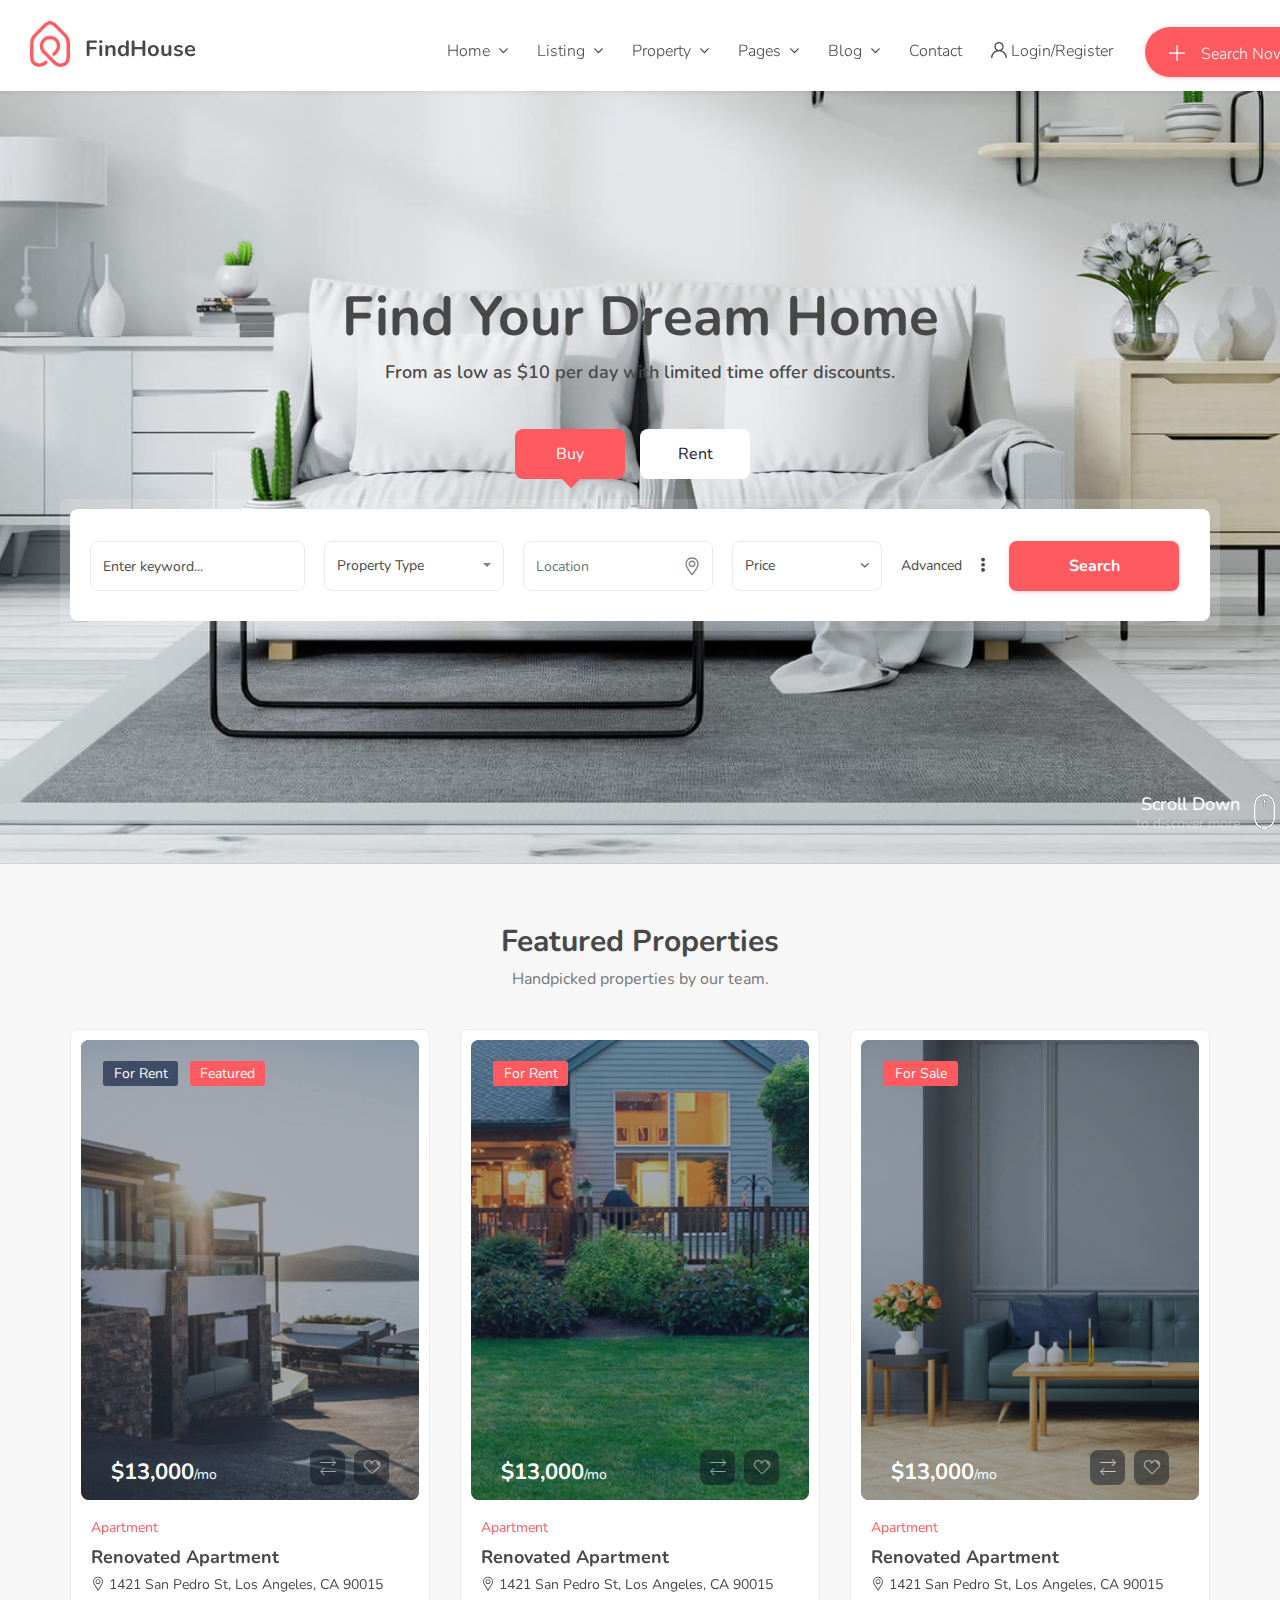
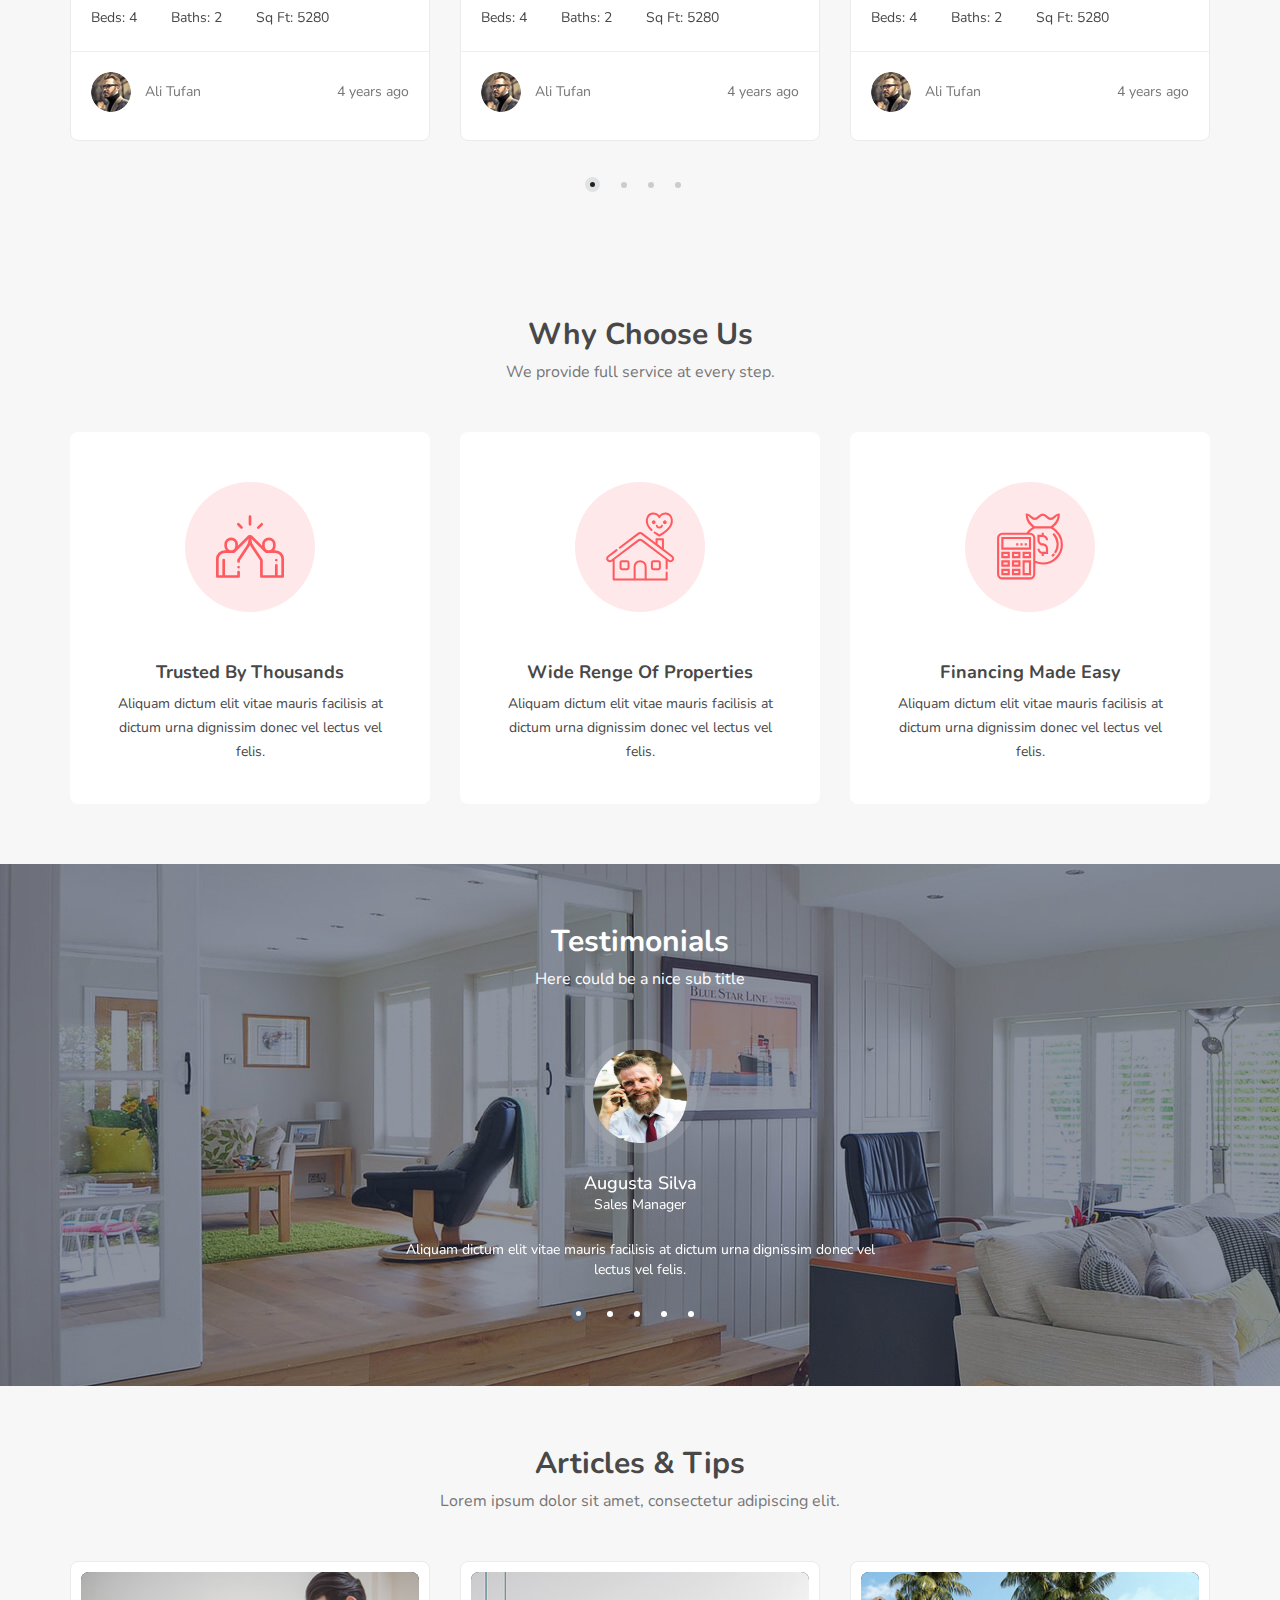
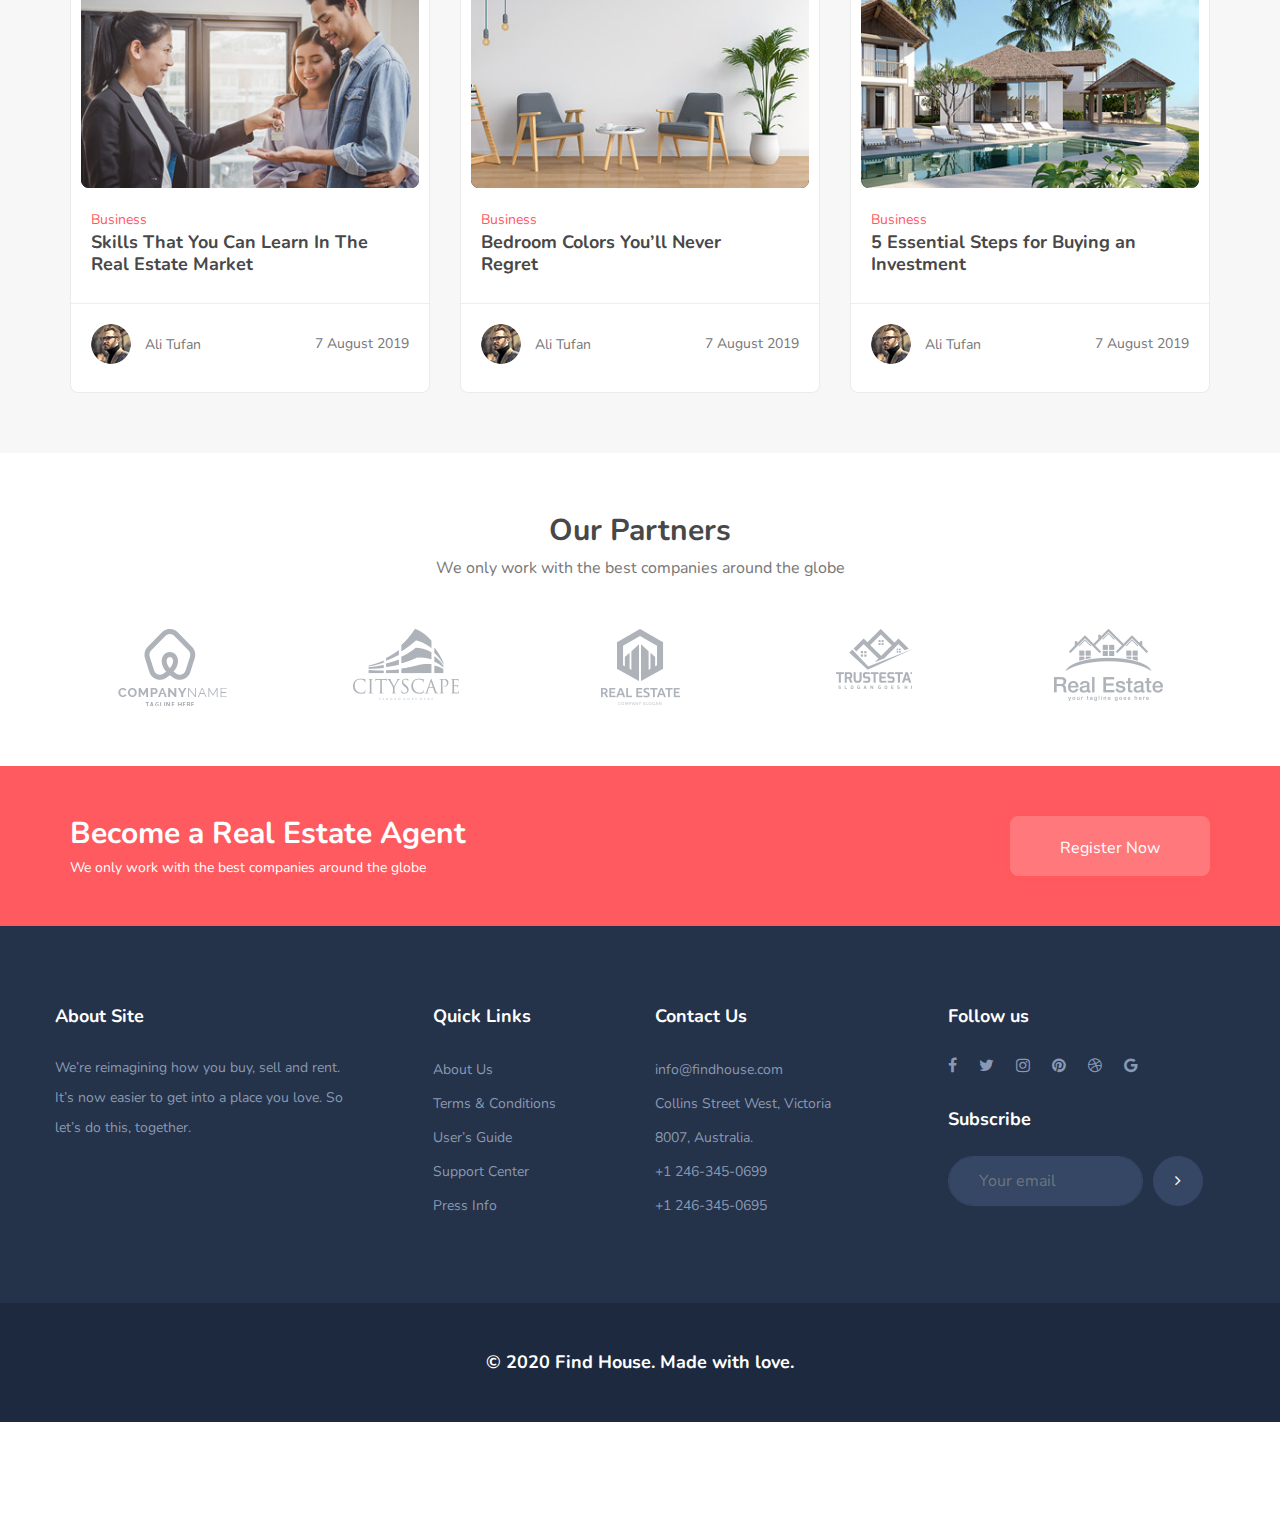
==== commit 2551ae1f: "version 6" ====
--- a/index.html
+++ b/index.html
@@ -24,13 +24,13 @@
 	<div class="preloader"></div>
 
 	<!-- Main Header Nav -->
-	<header class="header-nav menu_style_home_one navbar-scrolltofixed stricky main-menu scroll-to-fixed-fixed stricky-fixed slideInDown ">
+	<header class="header-nav menu_style_home_one navbar-scrolltofixed stricky main-menu scroll-to-fixed-fixed stricky-fixed slideInDown animated" style="z-index: 1000; position: fixed; top: 0px; margin-left: 0px; width: 1355px; left: 0px;">
 		<div class="container-fluid p0">
 		    <!-- Ace Responsive Menu -->
 		    <nav>
 		        <!-- Menu Toggle btn-->
 		        <div class="menu-toggle">
-		            <img class="nav_logo_img img-fluid" src="images\header-logo.png" alt="header-logo.png">
+		            <img class="nav_logo_img img-fluid" src="images\header-logo2.png" alt="header-logo.png">
 		            <button type="button" id="menu-btn">
 		                <span class="icon-bar"></span>
 		                <span class="icon-bar"></span>
@@ -38,7 +38,7 @@
 		            </button>
 		        </div>
 		        <a href="#" class="navbar_brand float-left dn-smd">
-		            <img class="logo1 img-fluid" src="images\header-logo.png" alt="header-logo.png">
+		            <img class="logo1 img-fluid" src="images\header-logo2.png" alt="header-logo.png">
 		            <img class="logo2 img-fluid" src="images\header-logo2.png" alt="header-logo2.png">
 		            <span>FindHouse</span>
 		        </a>
@@ -469,7 +469,7 @@
 					<div class="home_content">
 						<div class="home-text text-center">
 							<h2 class="fz55">Find Your Dream Home</h2>
-							<p class="fz18 color-white">From as low as $10 per day with limited time offer discounts.</p>
+							<p class="fz18">From as low as $10 per day with limited time offer discounts.</p>
 						</div>
 						<div class="home_adv_srch_opt">
 							<ul class="nav nav-pills" id="pills-tab" role="tablist">
@@ -1512,8 +1512,8 @@
 			<div class="row">
 				<div class="col-lg-6 offset-lg-3">
 					<div class="main-title text-center">
-						<h2 class="color-white">Testimonials</h2>
-						<p class="color-white">Here could be a nice sub title</p>
+						<h2 class="color-white" style="color:white !important;">Testimonials</h2>
+						<p class="color-white"  style="color:white !important;">Here could be a nice sub title</p>
 					</div>
 				</div>
 			</div>
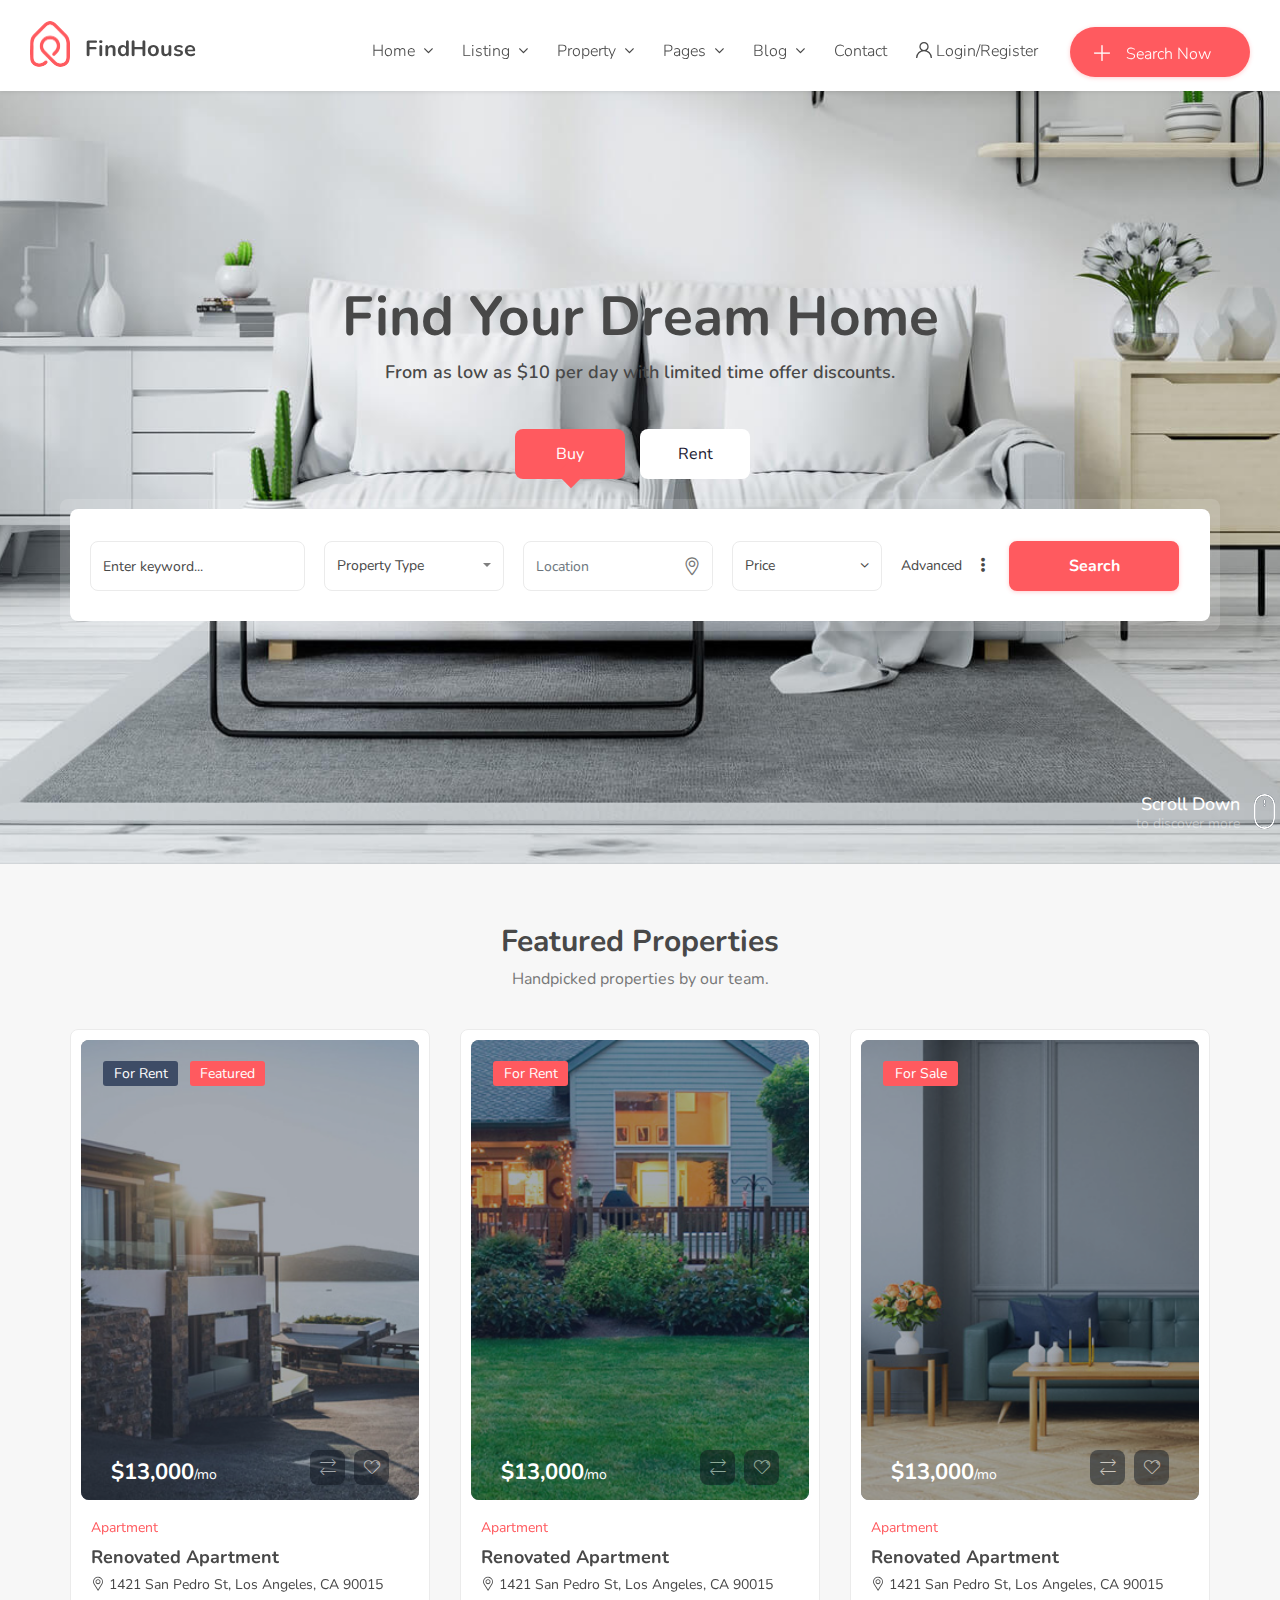
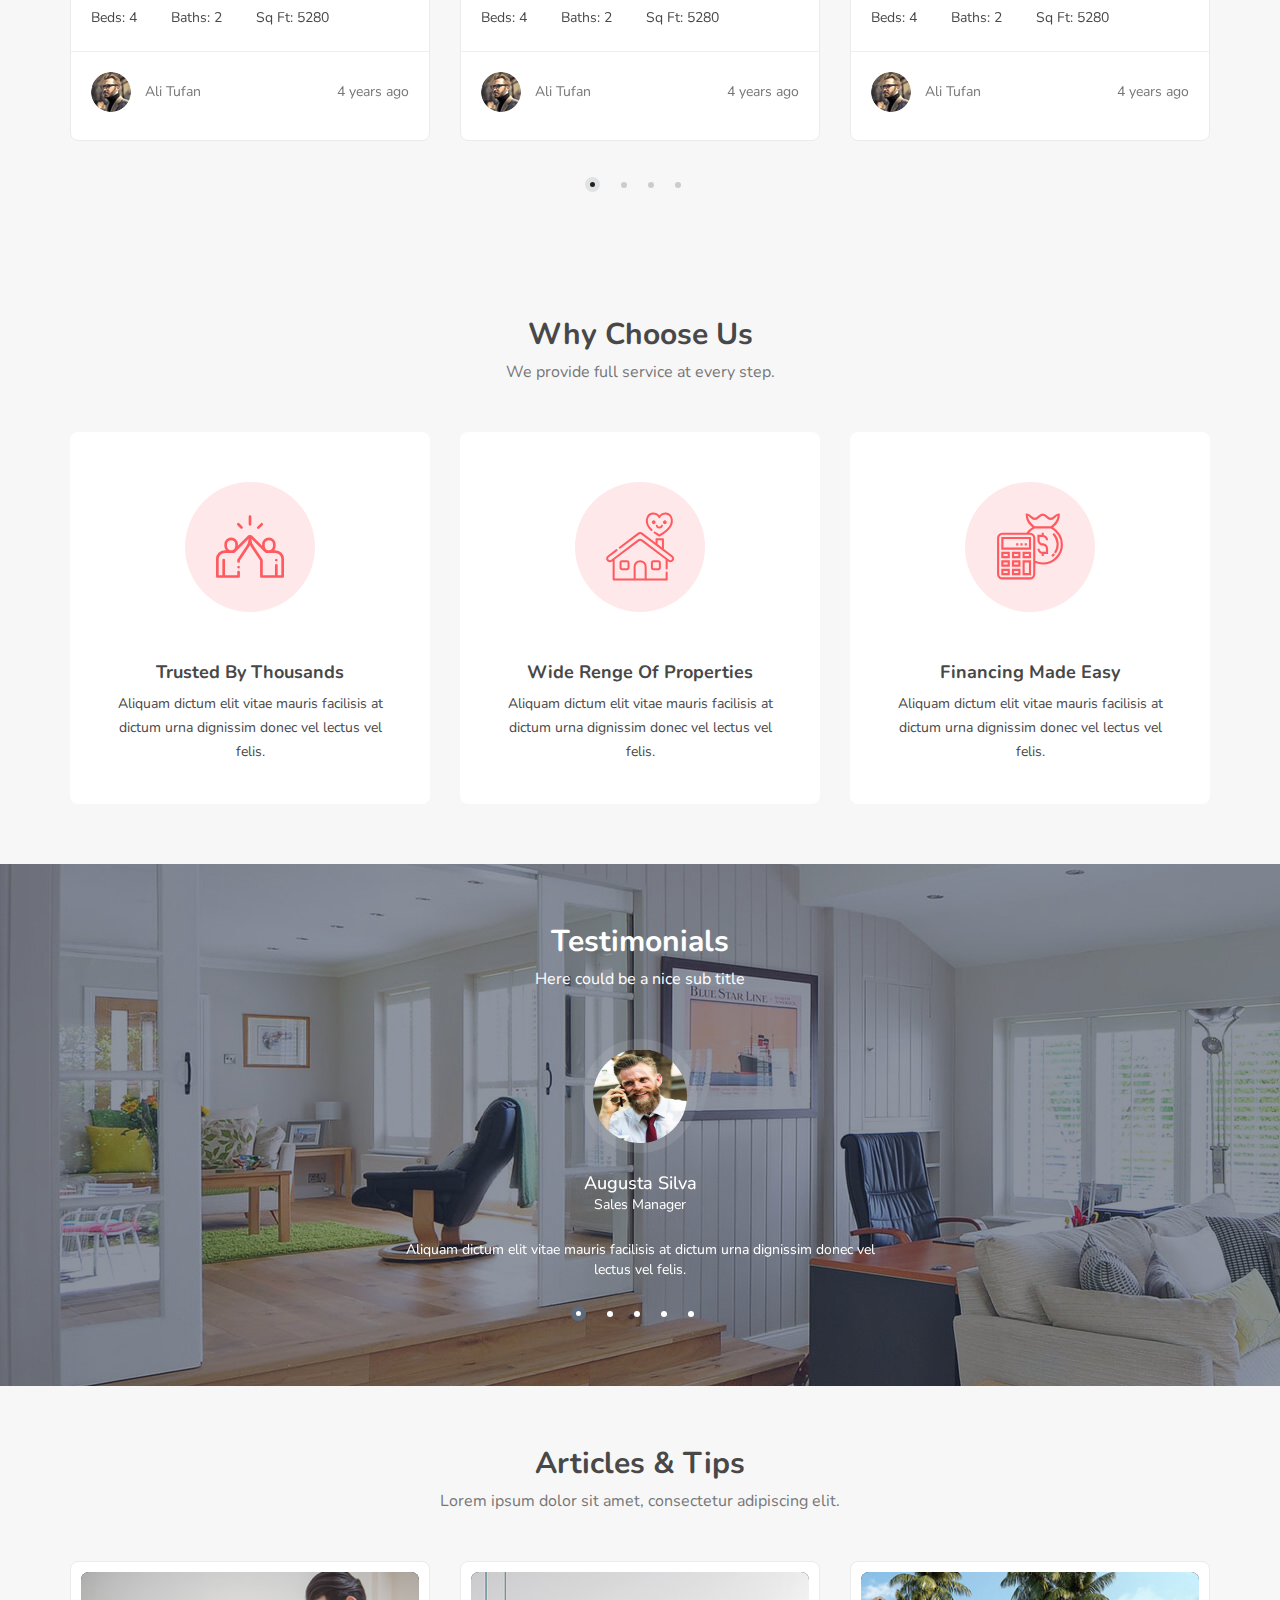
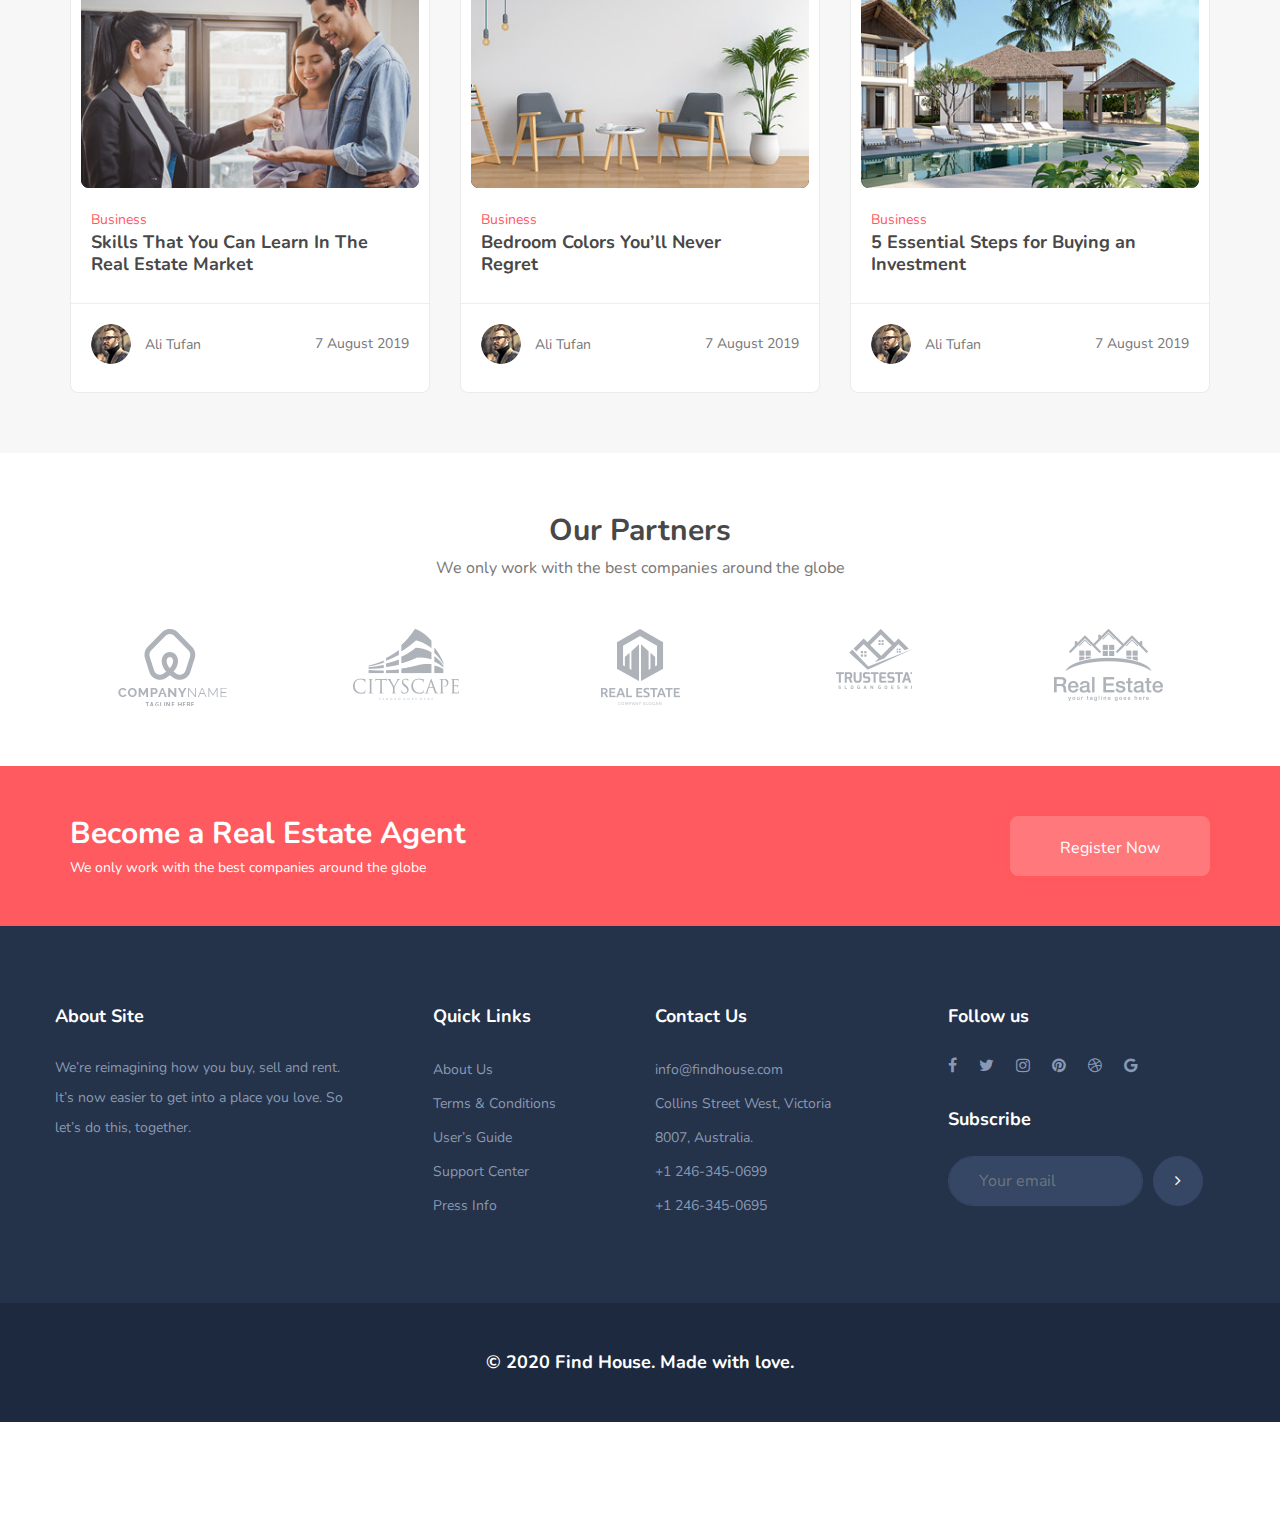
==== commit 08fbacf6: "version 7" ====
--- a/index.html
+++ b/index.html
@@ -24,7 +24,7 @@
 	<div class="preloader"></div>
 
 	<!-- Main Header Nav -->
-	<header class="header-nav menu_style_home_one navbar-scrolltofixed stricky main-menu scroll-to-fixed-fixed stricky-fixed slideInDown animated" style="z-index: 1000; position: fixed; top: 0px; margin-left: 0px; width: 1355px; left: 0px;">
+	<header class="header-nav menu_style_home_one navbar-scrolltofixed stricky main-menu scroll-to-fixed-fixed stricky-fixed slideInDown animated" style="z-index: 1000; position: fixed; top: 0px; margin-left: 0px; width:100vw; left: 0px;">
 		<div class="container-fluid p0">
 		    <!-- Ace Responsive Menu -->
 		    <nav>
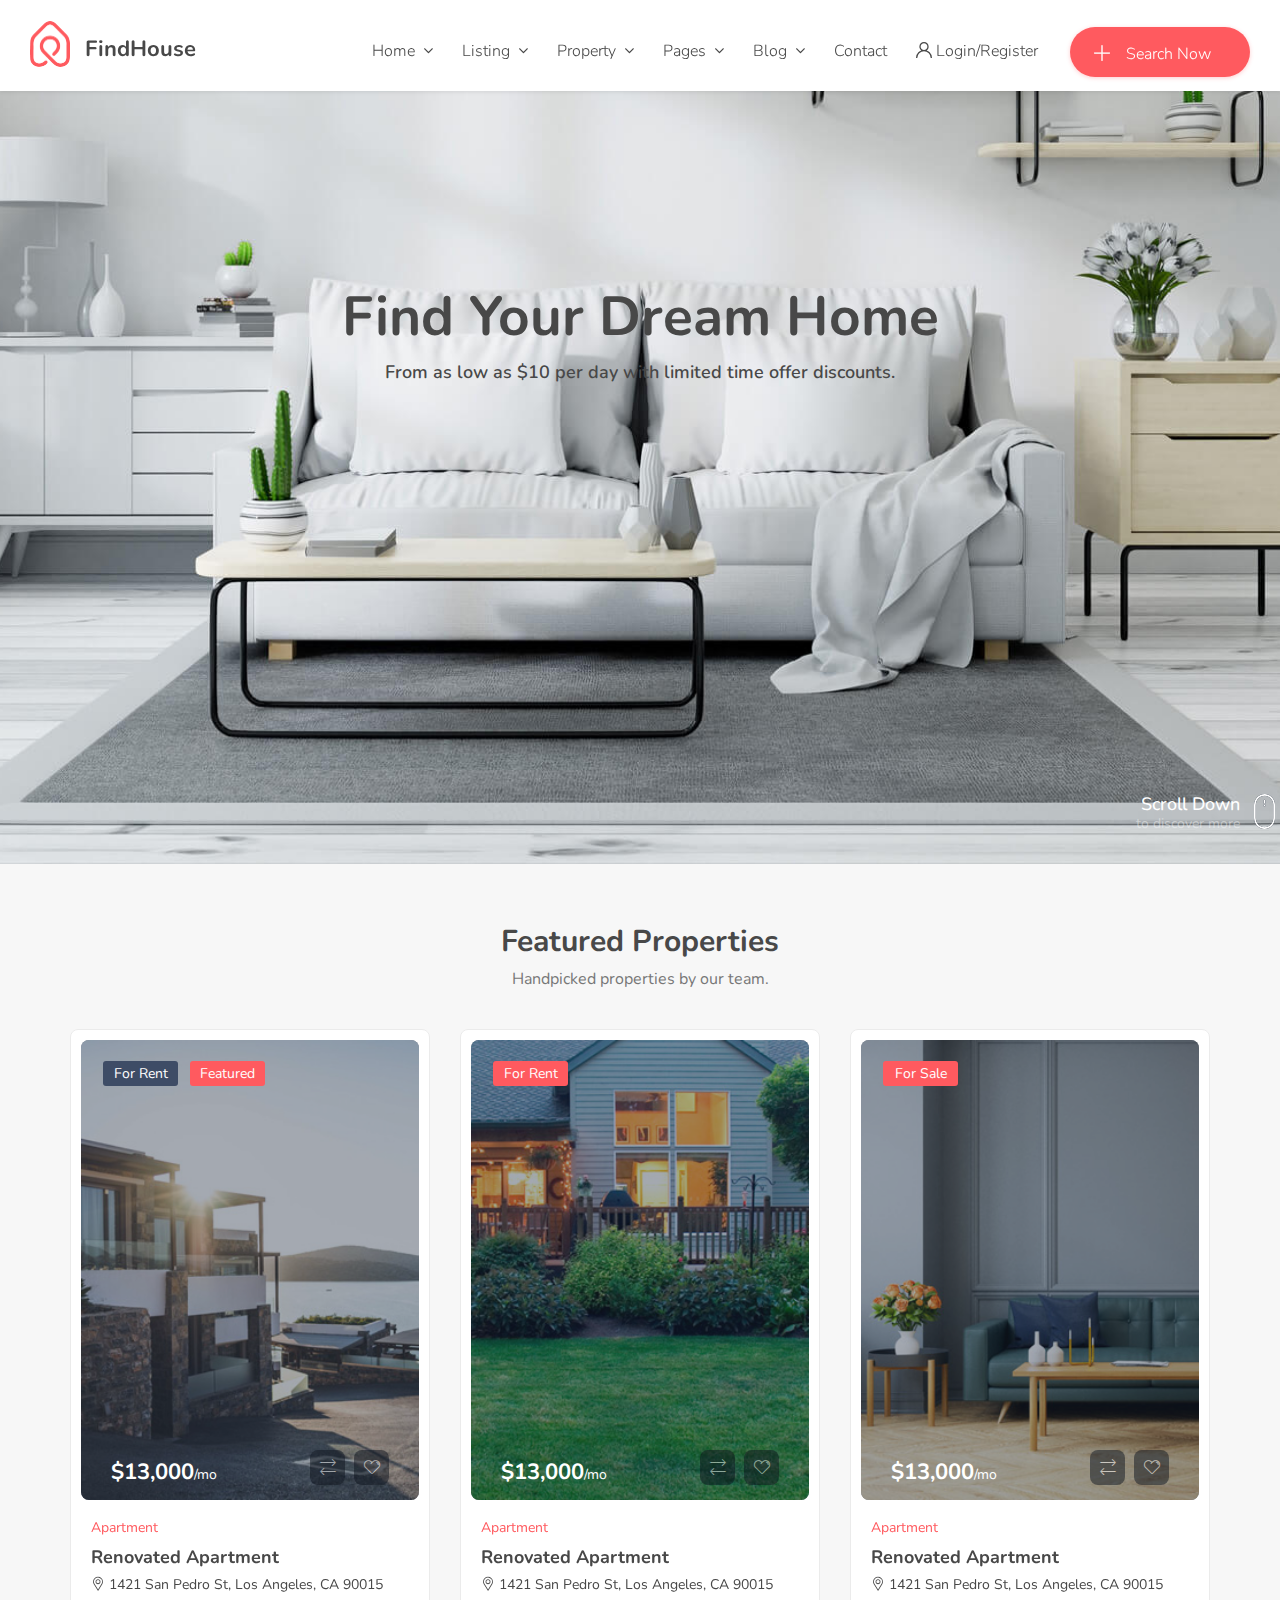
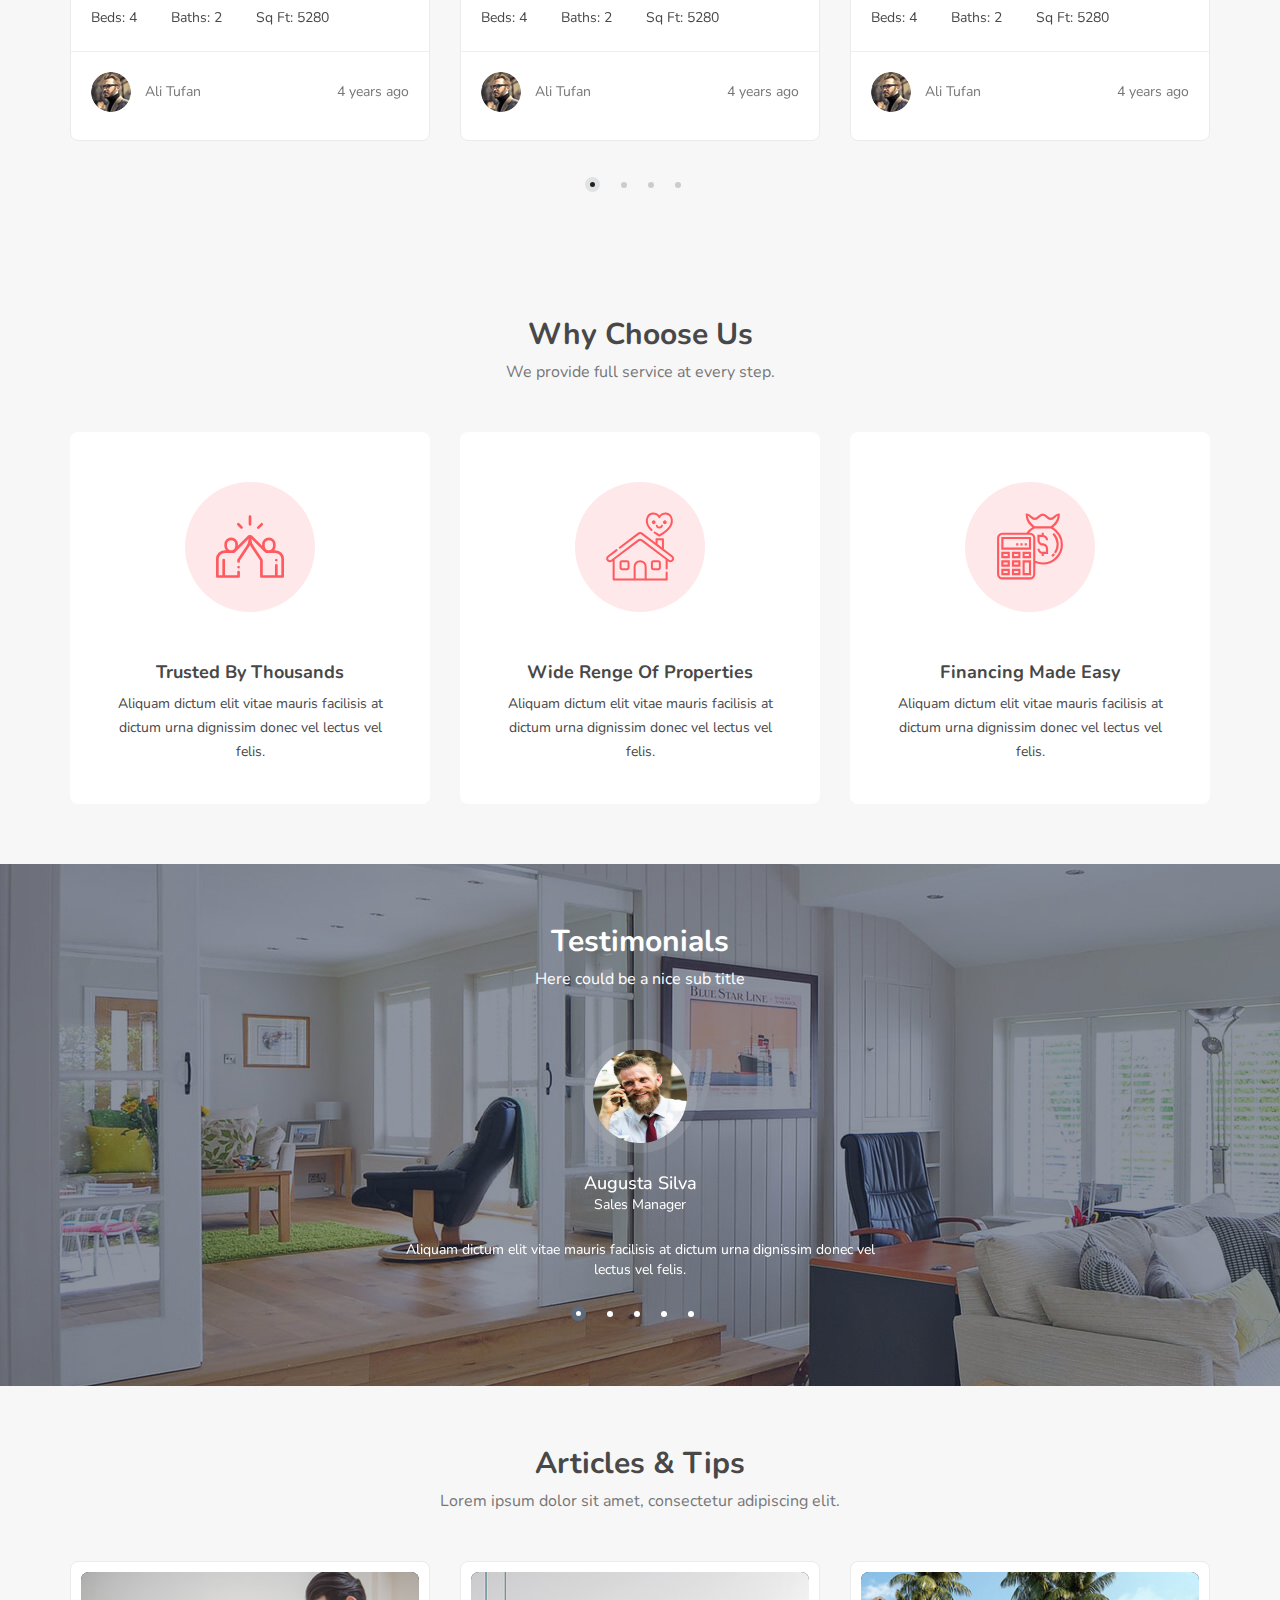
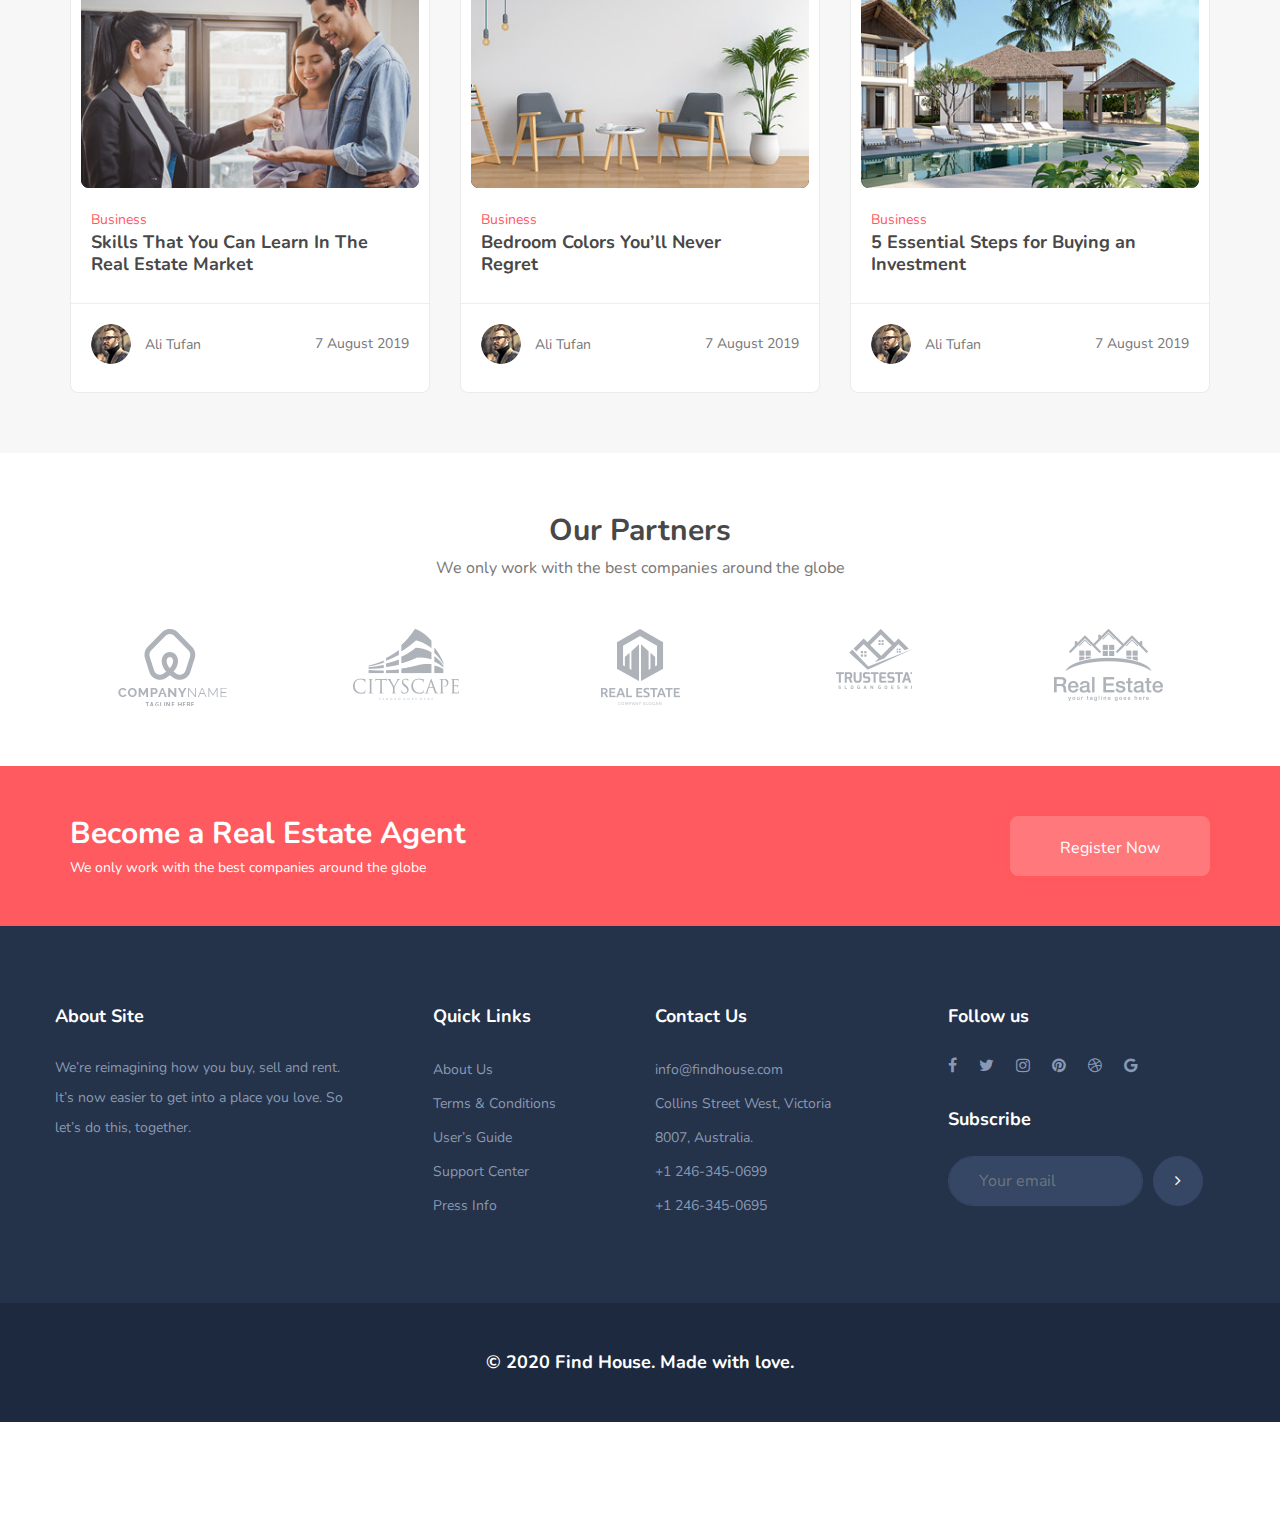
==== commit e40a5621: "version 8" ====
--- a/index.html
+++ b/index.html
@@ -471,514 +471,7 @@
 							<h2 class="fz55">Find Your Dream Home</h2>
 							<p class="fz18">From as low as $10 per day with limited time offer discounts.</p>
 						</div>
-						<div class="home_adv_srch_opt">
-							<ul class="nav nav-pills" id="pills-tab" role="tablist">
-								<li class="nav-item">
-									<a class="nav-link active" id="pills-home-tab" data-toggle="pill" href="#pills-home" role="tab" aria-controls="pills-home" aria-selected="true">Buy</a>
-								</li>
-								<li class="nav-item">
-									<a class="nav-link" id="pills-profile-tab" data-toggle="pill" href="#pills-profile" role="tab" aria-controls="pills-profile" aria-selected="false">Rent</a>
-								</li>
-							</ul>
-							<div class="tab-content home1_adsrchfrm" id="pills-tabContent">
-								<div class="tab-pane fade show active" id="pills-home" role="tabpanel" aria-labelledby="pills-home-tab">
-									<div class="home1-advnc-search">
-										<ul class="h1ads_1st_list mb0">
-											<li class="list-inline-item">
-											    <div class="form-group">
-											    	<input type="text" class="form-control" id="exampleInputName1" placeholder="Enter keyword...">
-											    </div>
-											</li>
-											<li class="list-inline-item">
-												<div class="search_option_two">
-													<div class="candidate_revew_select">
-														<select class="selectpicker w100 show-tick">
-															<option>Property Type</option>
-															<option>Apartment</option>
-															<option>Bungalow</option>
-															<option>Condo</option>
-															<option>House</option>
-															<option>Land</option>
-															<option>Single Family</option>
-														</select>
-													</div>
-												</div>
-											</li>
-											<li class="list-inline-item">
-											    <div class="form-group">
-											    	<input type="text" class="form-control" id="exampleInputEmail" placeholder="Location">
-											    	<label for="exampleInputEmail"><span class="flaticon-maps-and-flags"></span></label>
-											    </div>
-											</li>
-											<li class="list-inline-item">
-												<div class="small_dropdown2">
-												    <div id="prncgs" class="btn dd_btn">
-												    	<span>Price</span>
-												    	<label for="exampleInputEmail2"><span class="fa fa-angle-down"></span></label>
-												    </div>
-												  	<div class="dd_content2">
-													    <div class="pricing_acontent">
-															<input type="text" class="amount" placeholder="$52,239"> 
-															<input type="text" class="amount2" placeholder="$985,14">
-															<div class="slider-range"></div>
-													    </div>
-												  	</div>
-												</div>
-											</li>
-											<li class="custome_fields_520 list-inline-item">
-												<div class="navbered">
-												  	<div class="mega-dropdown">
-													    <span id="show_advbtn" class="dropbtn">Advanced <i class="flaticon-more pl10 flr-520"></i></span>
-													    <div class="dropdown-content">
-													      	<div class="row p15">
-													      		<div class="col-lg-12">
-													      			<h4 class="text-thm3">Amenities</h4>
-													      		</div>
-														        <div class="col-xxs-6 col-sm col-lg col-xl">
-													                <ul class="ui_kit_checkbox selectable-list">
-													                	<li>
-																			<div class="custom-control custom-checkbox">
-																				<input type="checkbox" class="custom-control-input" id="customCheck1">
-																				<label class="custom-control-label" for="customCheck1">Air Conditioning</label>
-																			</div>
-													                	</li>
-													                	<li>
-																			<div class="custom-control custom-checkbox">
-																				<input type="checkbox" class="custom-control-input" id="customCheck2">
-																				<label class="custom-control-label" for="customCheck2">Lawn</label>
-																			</div>
-													                	</li>
-													                	<li>
-																			<div class="custom-control custom-checkbox">
-																				<input type="checkbox" class="custom-control-input" id="customCheck3">
-																				<label class="custom-control-label" for="customCheck3">Swimming Pool</label>
-																			</div>
-													                	</li>
-													                </ul>
-														        </div>
-														        <div class="col-xxs-6 col-sm col-lg col-xl">
-													                <ul class="ui_kit_checkbox selectable-list">
-													                	<li>
-																			<div class="custom-control custom-checkbox">
-																				<input type="checkbox" class="custom-control-input" id="customCheck4">
-																				<label class="custom-control-label" for="customCheck4">Barbeque</label>
-																			</div>
-													                	</li>
-													                	<li>
-																			<div class="custom-control custom-checkbox">
-																				<input type="checkbox" class="custom-control-input" id="customCheck5">
-																				<label class="custom-control-label" for="customCheck5">Microwave</label>
-																			</div>
-													                	</li>
-													                	<li>
-																			<div class="custom-control custom-checkbox">
-																				<input type="checkbox" class="custom-control-input" id="customCheck6">
-																				<label class="custom-control-label" for="customCheck6">TV Cable</label>
-																			</div>
-													                	</li>
-													                </ul>
-														        </div>
-														        <div class="col-xxs-6 col-sm col-lg col-xl">
-													                <ul class="ui_kit_checkbox selectable-list">
-													                	<li>
-																			<div class="custom-control custom-checkbox">
-																				<input type="checkbox" class="custom-control-input" id="customCheck7">
-																				<label class="custom-control-label" for="customCheck7">Dryer</label>
-																			</div>
-													                	</li>
-													                	<li>
-																			<div class="custom-control custom-checkbox">
-																				<input type="checkbox" class="custom-control-input" id="customCheck8">
-																				<label class="custom-control-label" for="customCheck8">Outdoor Shower</label>
-																			</div>
-													                	</li>
-													                	<li>
-																			<div class="custom-control custom-checkbox">
-																				<input type="checkbox" class="custom-control-input" id="customCheck9">
-																				<label class="custom-control-label" for="customCheck9">Washer</label>
-																			</div>
-													                	</li>
-													                </ul>
-														        </div>
-														        <div class="col-xxs-6 col-sm col-lg col-xl">
-													                <ul class="ui_kit_checkbox selectable-list">
-													                	<li>
-																			<div class="custom-control custom-checkbox">
-																				<input type="checkbox" class="custom-control-input" id="customCheck10">
-																				<label class="custom-control-label" for="customCheck10">Gym</label>
-																			</div>
-													                	</li>
-													                	<li>
-																			<div class="custom-control custom-checkbox">
-																				<input type="checkbox" class="custom-control-input" id="customCheck11">
-																				<label class="custom-control-label" for="customCheck11">Refrigerator</label>
-																			</div>
-													                	</li>
-													                	<li>
-																			<div class="custom-control custom-checkbox">
-																				<input type="checkbox" class="custom-control-input" id="customCheck12">
-																				<label class="custom-control-label" for="customCheck12">WiFi</label>
-																			</div>
-													                	</li>
-													                </ul>
-														        </div>
-														        <div class="col-xxs-6 col-sm col-lg col-xl">
-													                <ul class="ui_kit_checkbox selectable-list">
-													                	<li>
-																			<div class="custom-control custom-checkbox">
-																				<input type="checkbox" class="custom-control-input" id="customCheck13">
-																				<label class="custom-control-label" for="customCheck13">Laundry</label>
-																			</div>
-													                	</li>
-													                	<li>
-																			<div class="custom-control custom-checkbox">
-																				<input type="checkbox" class="custom-control-input" id="customCheck14">
-																				<label class="custom-control-label" for="customCheck14">Sauna</label>
-																			</div>
-													                	</li>
-													                	<li>
-																			<div class="custom-control custom-checkbox">
-																				<input type="checkbox" class="custom-control-input" id="customCheck15">
-																				<label class="custom-control-label" for="customCheck15">Window Coverings</label>
-																			</div>
-													                	</li>
-													                </ul>
-														        </div>
-													      	</div>
-													      	<div class="row p15 pt0-xsd">
-													      		<div class="col-lg-11 col-xl-10">
-													      			<ul class="apeartment_area_list mb0">
-													      				<li class="list-inline-item">
-																			<div class="candidate_revew_select">
-																				<select class="selectpicker w100 show-tick">
-																					<option>Bathrooms</option>
-																					<option>1</option>
-																					<option>2</option>
-																					<option>3</option>
-																					<option>4</option>
-																					<option>5</option>
-																					<option>6</option>
-																					<option>7</option>
-																					<option>8</option>
-																				</select>
-																			</div>
-													      				</li>
-													      				<li class="list-inline-item">
-																			<div class="candidate_revew_select">
-																				<select class="selectpicker w100 show-tick">
-																					<option>Bedrooms</option>
-																					<option>1</option>
-																					<option>2</option>
-																					<option>3</option>
-																					<option>4</option>
-																					<option>5</option>
-																					<option>6</option>
-																					<option>7</option>
-																					<option>8</option>
-																				</select>
-																			</div>
-													      				</li>
-													      				<li class="list-inline-item">
-																			<div class="candidate_revew_select">
-																				<select class="selectpicker w100 show-tick">
-																					<option>Year built</option>
-																					<option>2013</option>
-																					<option>2014</option>
-																					<option>2015</option>
-																					<option>2016</option>
-																					<option>2017</option>
-																					<option>2018</option>
-																					<option>2019</option>
-																					<option>2020</option>
-																				</select>
-																			</div>
-													      				</li>
-													      				<li class="list-inline-item">
-																			<div class="candidate_revew_select">
-																				<select class="selectpicker w100 show-tick">
-																					<option>Built-up Area</option>
-																					<option>Adana</option>
-																					<option>Ankara</option>
-																					<option>Antalya</option>
-																					<option>Bursa</option>
-																					<option>Bodrum</option>
-																					<option>Gaziantep</option>
-																					<option>İstanbul</option>
-																					<option>İzmir</option>
-																					<option>Konya</option>
-																				</select>
-																			</div>
-													      				</li>
-													      			</ul>
-													      		</div>
-													      		<div class="col-lg-1 col-xl-2">
-													      			<div class="mega_dropdown_content_closer">
-														      			<h5 class="text-thm text-right mt15"><span id="hide_advbtn" class="curp">Hide</span></h5>
-													      			</div>
-													      		</div>
-													      	</div>
-													    </div>
-													</div>
-												</div>
-											</li>
-											<li class="list-inline-item">
-												<div class="search_option_button">
-												    <button type="submit" class="btn btn-thm">Search</button>
-												</div>
-											</li>
-										</ul>
-									</div>
-								</div>
-								<div class="tab-pane fade" id="pills-profile" role="tabpanel" aria-labelledby="pills-profile-tab">
-									<div class="home1-advnc-search">
-										<ul class="h1ads_1st_list mb0">
-											<li class="list-inline-item">
-											    <div class="form-group">
-											    	<input type="text" class="form-control" id="exampleInputName2" placeholder="Enter keyword...">
-											    </div>
-											</li>
-											<li class="list-inline-item">
-												<div class="search_option_two">
-													<div class="candidate_revew_select">
-														<select class="selectpicker w100 show-tick">
-															<option>Property Type</option>
-															<option>Apartment</option>
-															<option>Bungalow</option>
-															<option>Condo</option>
-															<option>House</option>
-															<option>Land</option>
-															<option>Single Family</option>
-														</select>
-													</div>
-												</div>
-											</li>
-											<li class="list-inline-item">
-											    <div class="form-group">
-											    	<input type="text" class="form-control" id="exampleInputEmail3" placeholder="Location">
-											    	<label for="exampleInputEmail3"><span class="flaticon-maps-and-flags"></span></label>
-											    </div>
-											</li>
-											<li class="list-inline-item">
-												<div class="small_dropdown2">
-												    <div id="prncgs2" class="btn dd_btn">
-												    	<span>Price</span>
-												    	<label for="exampleInputEmail4"><span class="fa fa-angle-down"></span></label>
-												    </div>
-												  	<div class="dd_content2">
-													    <div class="pricing_acontent">
-															<input type="text" class="amount" placeholder="$52,239"> 
-															<input type="text" class="amount2" placeholder="$985,14">
-															<div class="slider-range"></div>
-													    </div>
-												  	</div>
-												</div>
-											</li>
-											<li class="custome_fields_520 list-inline-item">
-												<div class="navbered">
-												  	<div class="mega-dropdown">
-													    <span id="show_advbtn2" class="dropbtn">Advanced <i class="flaticon-more pl10 flr-520"></i></span>
-													    <div class="dropdown-content">
-													      	<div class="row p15">
-													      		<div class="col-lg-12">
-													      			<h4 class="text-thm3">Amenities</h4>
-													      		</div>
-														        <div class="col-xxs-6 col-sm col-lg col-xl">
-													                <ul class="ui_kit_checkbox selectable-list">
-													                	<li>
-																			<div class="custom-control custom-checkbox">
-																				<input type="checkbox" class="custom-control-input" id="customCheck16">
-																				<label class="custom-control-label" for="customCheck16">Air Conditioning</label>
-																			</div>
-													                	</li>
-													                	<li>
-																			<div class="custom-control custom-checkbox">
-																				<input type="checkbox" class="custom-control-input" id="customCheck17">
-																				<label class="custom-control-label" for="customCheck17">Lawn</label>
-																			</div>
-													                	</li>
-													                	<li>
-																			<div class="custom-control custom-checkbox">
-																				<input type="checkbox" class="custom-control-input" id="customCheck18">
-																				<label class="custom-control-label" for="customCheck18">Swimming Pool</label>
-																			</div>
-													                	</li>
-													                </ul>
-														        </div>
-														        <div class="col-xxs-6 col-sm col-lg col-xl">
-													                <ul class="ui_kit_checkbox selectable-list">
-													                	<li>
-																			<div class="custom-control custom-checkbox">
-																				<input type="checkbox" class="custom-control-input" id="customCheck19">
-																				<label class="custom-control-label" for="customCheck19">Barbeque</label>
-																			</div>
-													                	</li>
-													                	<li>
-																			<div class="custom-control custom-checkbox">
-																				<input type="checkbox" class="custom-control-input" id="customCheck20">
-																				<label class="custom-control-label" for="customCheck20">Microwave</label>
-																			</div>
-													                	</li>
-													                	<li>
-																			<div class="custom-control custom-checkbox">
-																				<input type="checkbox" class="custom-control-input" id="customCheck21">
-																				<label class="custom-control-label" for="customCheck21">TV Cable</label>
-																			</div>
-													                	</li>
-													                </ul>
-														        </div>
-														        <div class="col-xxs-6 col-sm col-lg col-xl">
-													                <ul class="ui_kit_checkbox selectable-list">
-													                	<li>
-																			<div class="custom-control custom-checkbox">
-																				<input type="checkbox" class="custom-control-input" id="customCheck22">
-																				<label class="custom-control-label" for="customCheck22">Dryer</label>
-																			</div>
-													                	</li>
-													                	<li>
-																			<div class="custom-control custom-checkbox">
-																				<input type="checkbox" class="custom-control-input" id="customCheck23">
-																				<label class="custom-control-label" for="customCheck23">Outdoor Shower</label>
-																			</div>
-													                	</li>
-													                	<li>
-																			<div class="custom-control custom-checkbox">
-																				<input type="checkbox" class="custom-control-input" id="customCheck24">
-																				<label class="custom-control-label" for="customCheck24">Washer</label>
-																			</div>
-													                	</li>
-													                </ul>
-														        </div>
-														        <div class="col-xxs-6 col-sm col-lg col-xl">
-													                <ul class="ui_kit_checkbox selectable-list">
-													                	<li>
-																			<div class="custom-control custom-checkbox">
-																				<input type="checkbox" class="custom-control-input" id="customCheck25">
-																				<label class="custom-control-label" for="customCheck25">Gym</label>
-																			</div>
-													                	</li>
-													                	<li>
-																			<div class="custom-control custom-checkbox">
-																				<input type="checkbox" class="custom-control-input" id="customCheck26">
-																				<label class="custom-control-label" for="customCheck26">Refrigerator</label>
-																			</div>
-													                	</li>
-													                	<li>
-																			<div class="custom-control custom-checkbox">
-																				<input type="checkbox" class="custom-control-input" id="customCheck27">
-																				<label class="custom-control-label" for="customCheck27">WiFi</label>
-																			</div>
-													                	</li>
-													                </ul>
-														        </div>
-														        <div class="col-xxs-6 col-sm col-lg col-xl">
-													                <ul class="ui_kit_checkbox selectable-list">
-													                	<li>
-																			<div class="custom-control custom-checkbox">
-																				<input type="checkbox" class="custom-control-input" id="customCheck28">
-																				<label class="custom-control-label" for="customCheck28">Laundry</label>
-																			</div>
-													                	</li>
-													                	<li>
-																			<div class="custom-control custom-checkbox">
-																				<input type="checkbox" class="custom-control-input" id="customCheck29">
-																				<label class="custom-control-label" for="customCheck29">Sauna</label>
-																			</div>
-													                	</li>
-													                	<li>
-																			<div class="custom-control custom-checkbox">
-																				<input type="checkbox" class="custom-control-input" id="customCheck30">
-																				<label class="custom-control-label" for="customCheck30">Window Coverings</label>
-																			</div>
-													                	</li>
-													                </ul>
-														        </div>
-													      	</div>
-													      	<div class="row p15 pt0-xsd">
-													      		<div class="col-lg-11 col-xl-10">
-													      			<ul class="apeartment_area_list mb0">
-													      				<li class="list-inline-item">
-																			<div class="candidate_revew_select">
-																				<select class="selectpicker w100 show-tick">
-																					<option>Bathrooms</option>
-																					<option>1</option>
-																					<option>2</option>
-																					<option>3</option>
-																					<option>4</option>
-																					<option>5</option>
-																					<option>6</option>
-																					<option>7</option>
-																					<option>8</option>
-																				</select>
-																			</div>
-													      				</li>
-													      				<li class="list-inline-item">
-																			<div class="candidate_revew_select">
-																				<select class="selectpicker w100 show-tick">
-																					<option>Bedrooms</option>
-																					<option>1</option>
-																					<option>2</option>
-																					<option>3</option>
-																					<option>4</option>
-																					<option>5</option>
-																					<option>6</option>
-																					<option>7</option>
-																					<option>8</option>
-																				</select>
-																			</div>
-													      				</li>
-													      				<li class="list-inline-item">
-																			<div class="candidate_revew_select">
-																				<select class="selectpicker w100 show-tick">
-																					<option>Year built</option>
-																					<option>2013</option>
-																					<option>2014</option>
-																					<option>2015</option>
-																					<option>2016</option>
-																					<option>2017</option>
-																					<option>2018</option>
-																					<option>2019</option>
-																					<option>2020</option>
-																				</select>
-																			</div>
-													      				</li>
-													      				<li class="list-inline-item">
-																			<div class="candidate_revew_select">
-																				<select class="selectpicker w100 show-tick">
-																					<option>Built-up Area</option>
-																					<option>Adana</option>
-																					<option>Ankara</option>
-																					<option>Antalya</option>
-																					<option>Bursa</option>
-																					<option>Bodrum</option>
-																					<option>Gaziantep</option>
-																					<option>İstanbul</option>
-																					<option>İzmir</option>
-																					<option>Konya</option>
-																				</select>
-																			</div>
-													      				</li>
-													      			</ul>
-													      		</div>
-													      		<div class="col-lg-1 col-xl-2">
-													      			<div class="mega_dropdown_content_closer">
-														      			<h5 class="text-thm text-right mt15"><span id="hide_advbtn2" class="curp">Hide</span></h5>
-													      			</div>
-													      		</div>
-													      	</div>
-													    </div>
-													</div>
-												</div>
-											</li>
-											<li class="list-inline-item">
-												<div class="search_option_button">
-												    <button type="submit" class="btn btn-thm">Search</button>
-												</div>
-											</li>
-										</ul>
-									</div>
-								</div>
-							</div>
-						</div>
+						
 					</div>
 				</div>
 			</div>
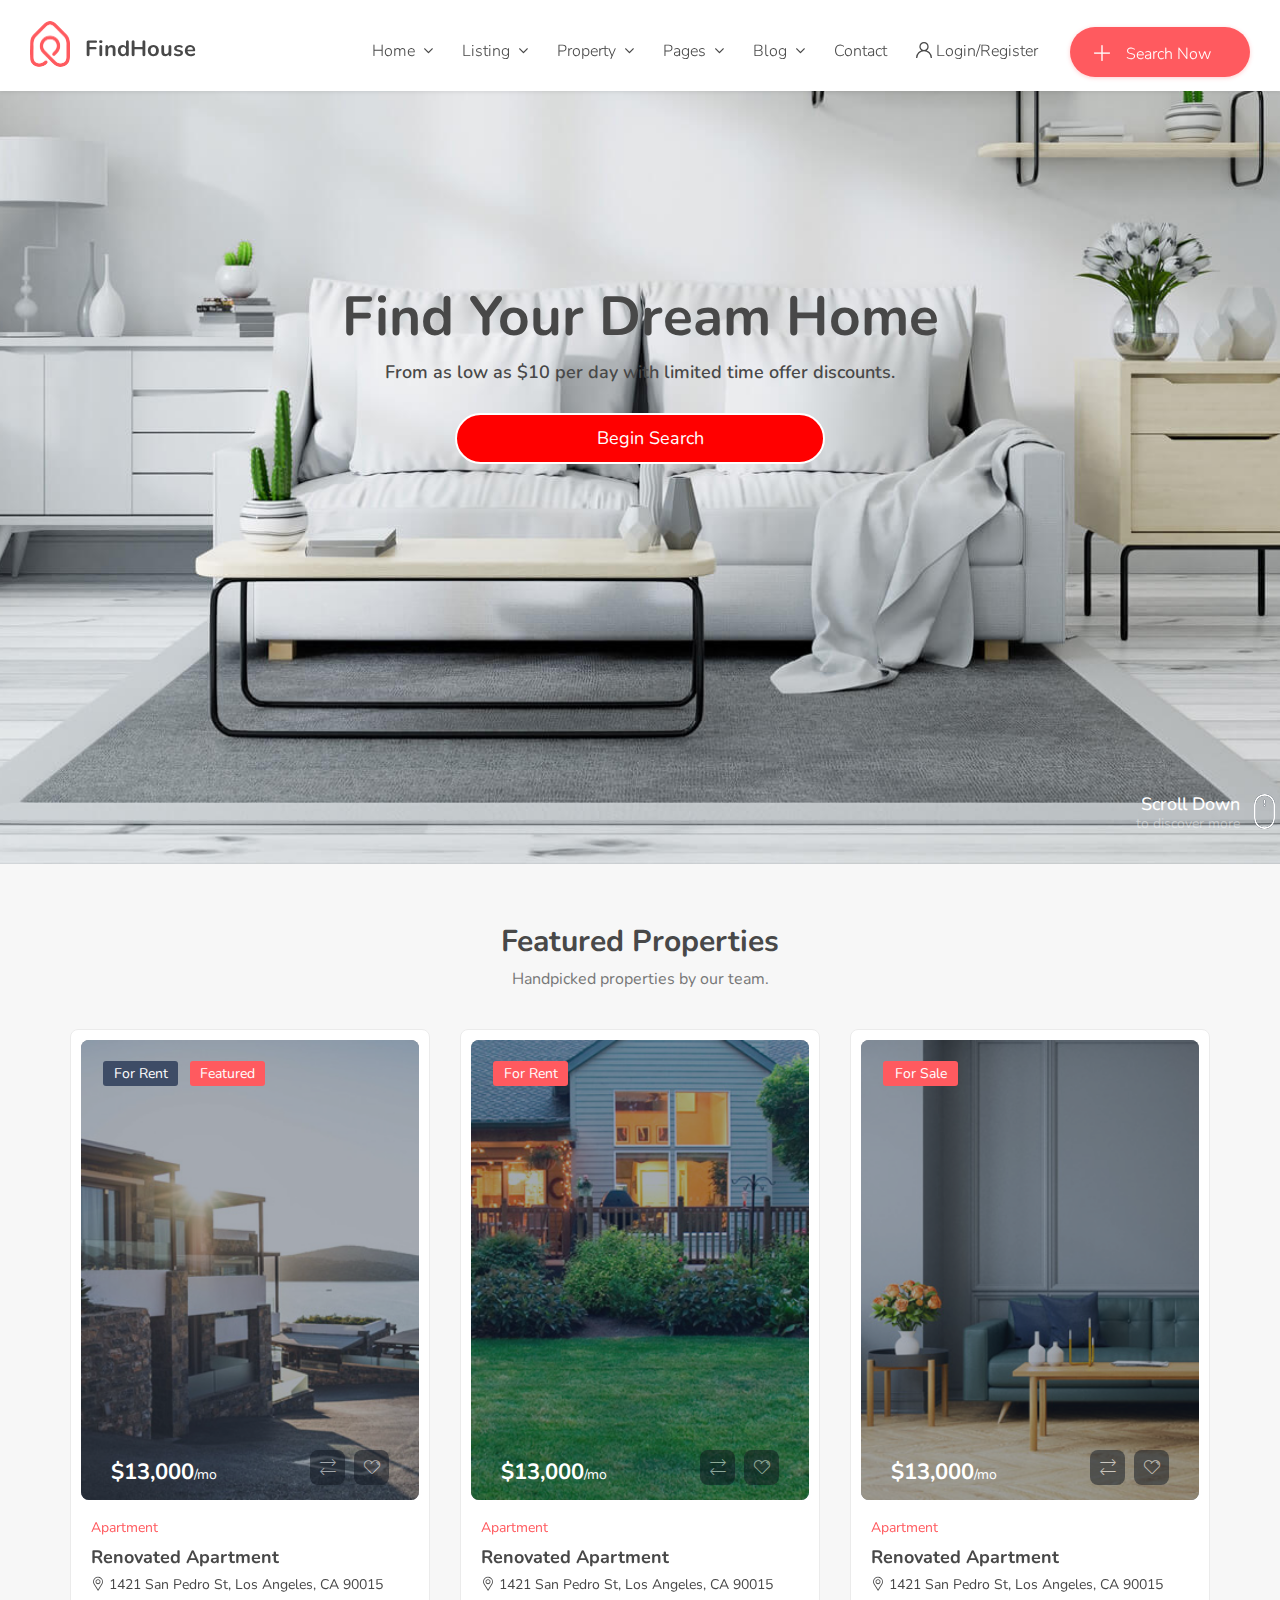
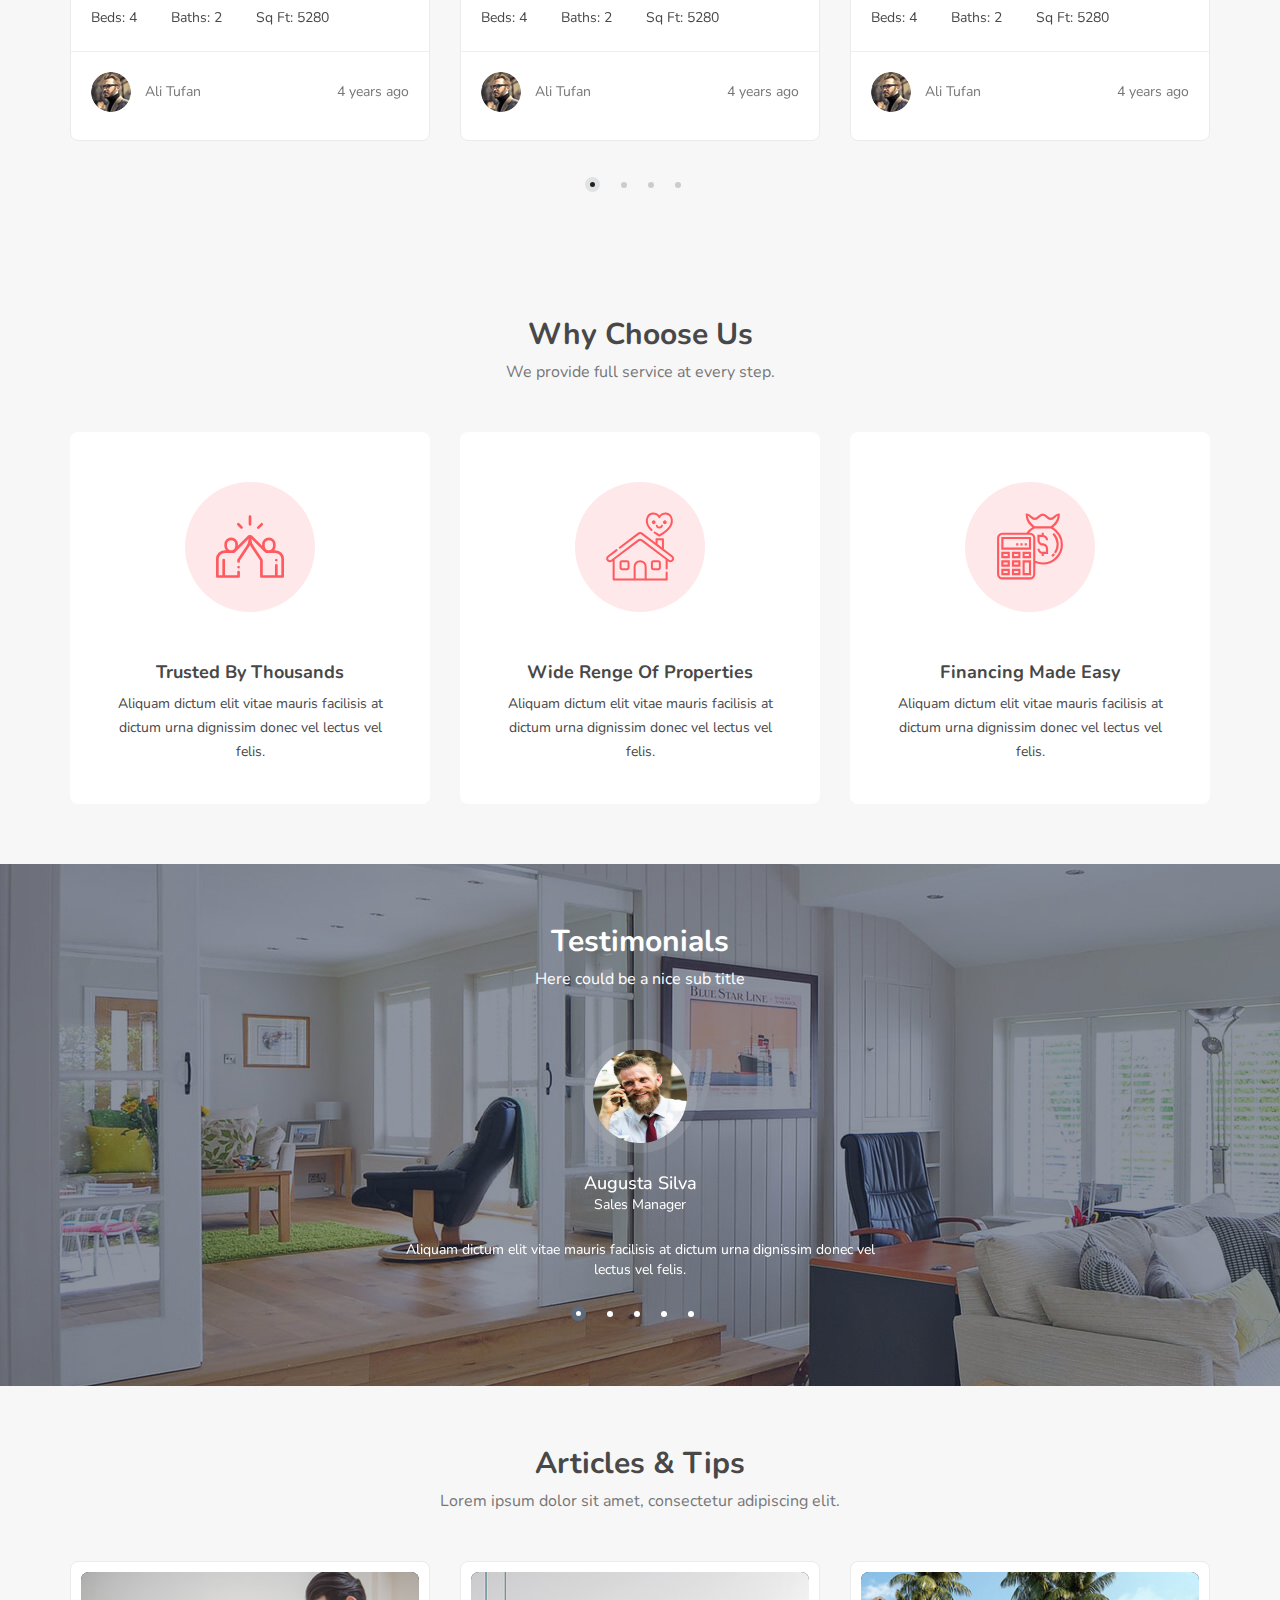
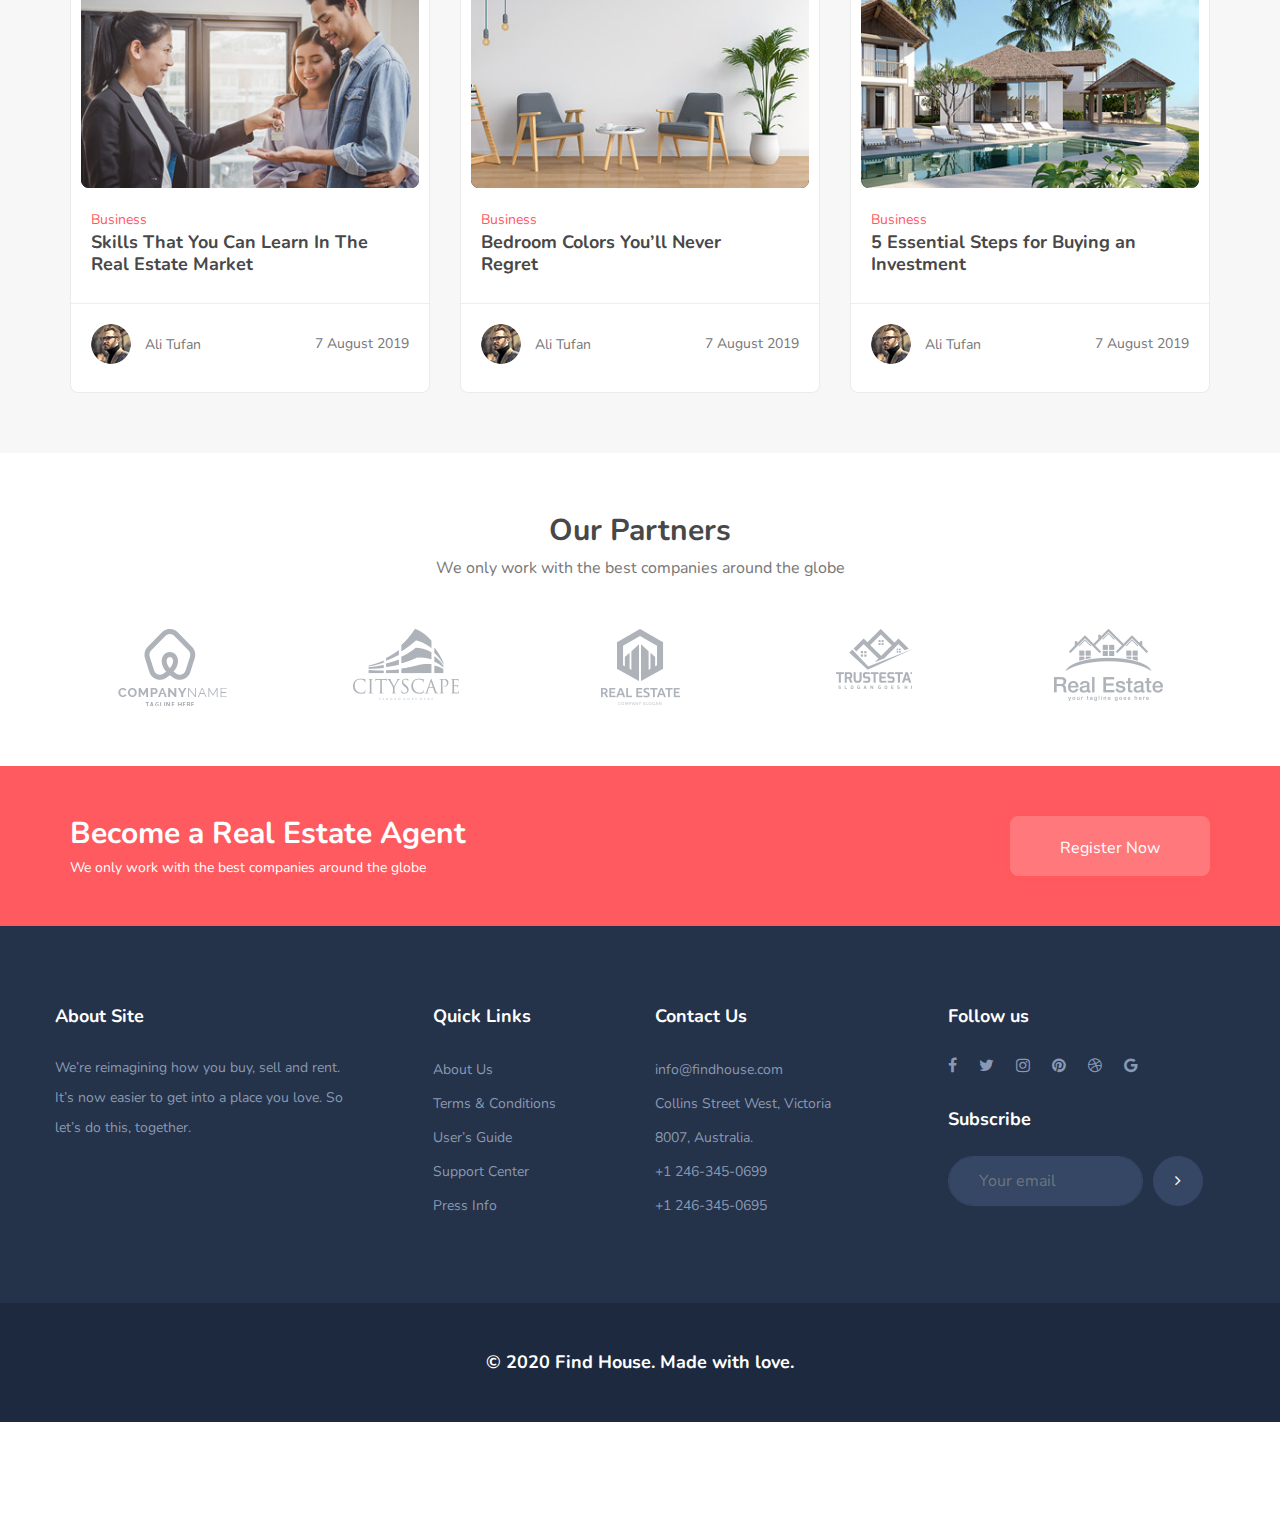
==== commit 33022062: "version 8" ====
--- a/index.html
+++ b/index.html
@@ -166,7 +166,7 @@
 				                    <li><a href="#">Order</a></li>
 				                </ul>
 				            </li>
-		                    <li><a href="#">About Us</a></li>
+		                    <li><a href="page-about.html">About Us</a></li>
 		                    <li><a href="#">Gallery</a></li>
 		                    <li><a href="#">Faq</a></li>
 		                    <li><a href="#">LogIn</a></li>
@@ -196,6 +196,8 @@
 		    </nav>
 		</div>
 	</header>
+	
+	
 	<!-- Modal -->
 	<div class="sign_up_modal modal fade bd-example-modal-lg" tabindex="-1" role="dialog" aria-hidden="true">
 		<div class="modal-dialog modal-lg" role="document">
@@ -440,7 +442,7 @@
 			                    <li><a href="#">Order</a></li>
 							</ul>
 						</li>
-		                <li><a href="#">About Us</a></li>
+		                <li><a href="page-about.html">About Us</a></li>
 		                <li><a href="#">Gallery</a></li>
 		                <li><a href="#l">Faq</a></li>
 		                <li><a href="#">LogIn</a></li>
@@ -470,11 +472,24 @@
 						<div class="home-text text-center">
 							<h2 class="fz55">Find Your Dream Home</h2>
 							<p class="fz18">From as low as $10 per day with limited time offer discounts.</p>
-						</div>
+							<div class="row posr">
+							<div class="col-lg-4">
+							</div>
+							<div class="col-lg-4">
+								<a class="btn btn-block btn-lg btn-thm circle" href="#" style="width:100%; background-color:red;">&nbsp; &nbsp; Begin Search</a>
+								</div>
+								
+								<div class="col-lg-4">
+							</div>
 						
 					</div>
-				</div>
-			</div>
+						</div>
+						
+					</div>
+				</div>
+			</div>
+			
+		
 		</div>
 	</section>
 
@@ -1229,7 +1244,7 @@
 					<div class="footer_qlink_widget">
 						<h4>Quick Links</h4>
 						<ul class="list-unstyled">
-							<li><a href="#">About Us</a></li>
+							<li><a href="page-about.html">About Us</a></li>
 							<li><a href="#">Terms & Conditions</a></li>
 							<li><a href="#">User’s Guide</a></li>
 							<li><a href="#">Support Center</a></li>
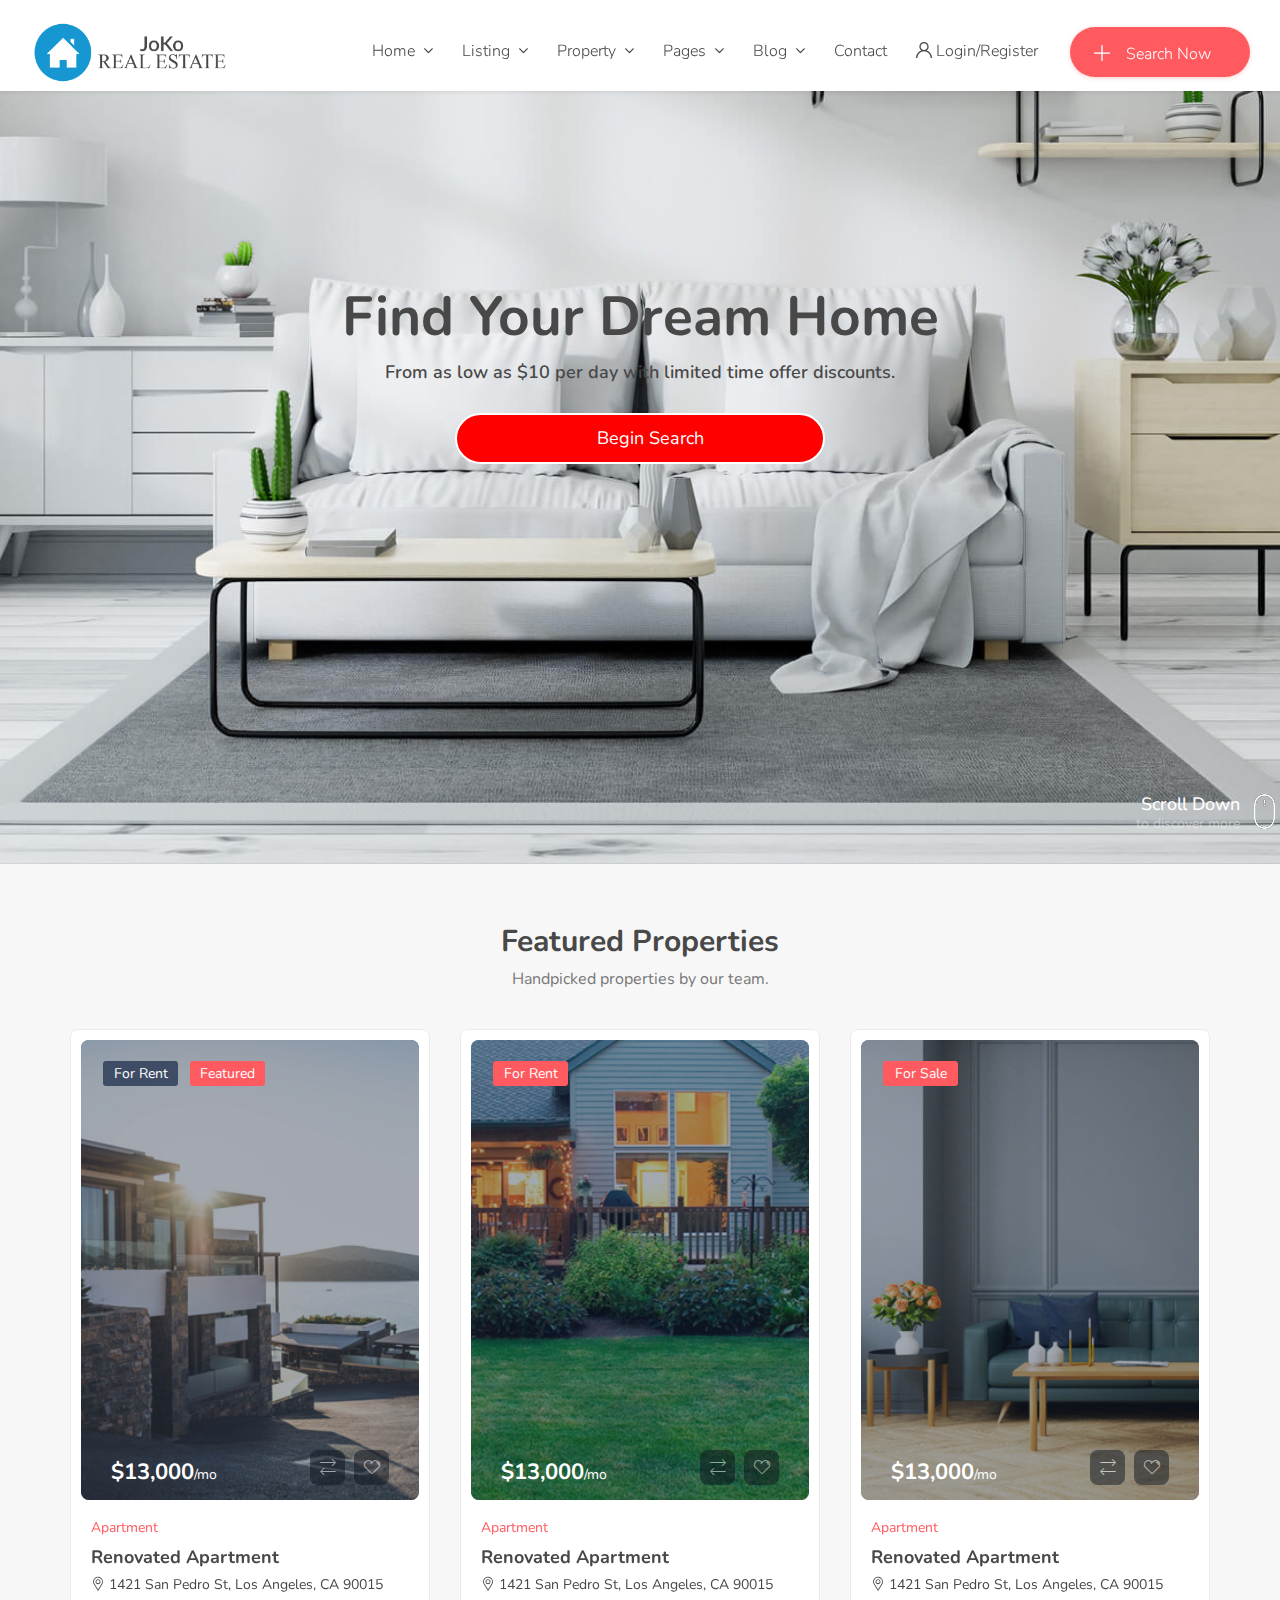
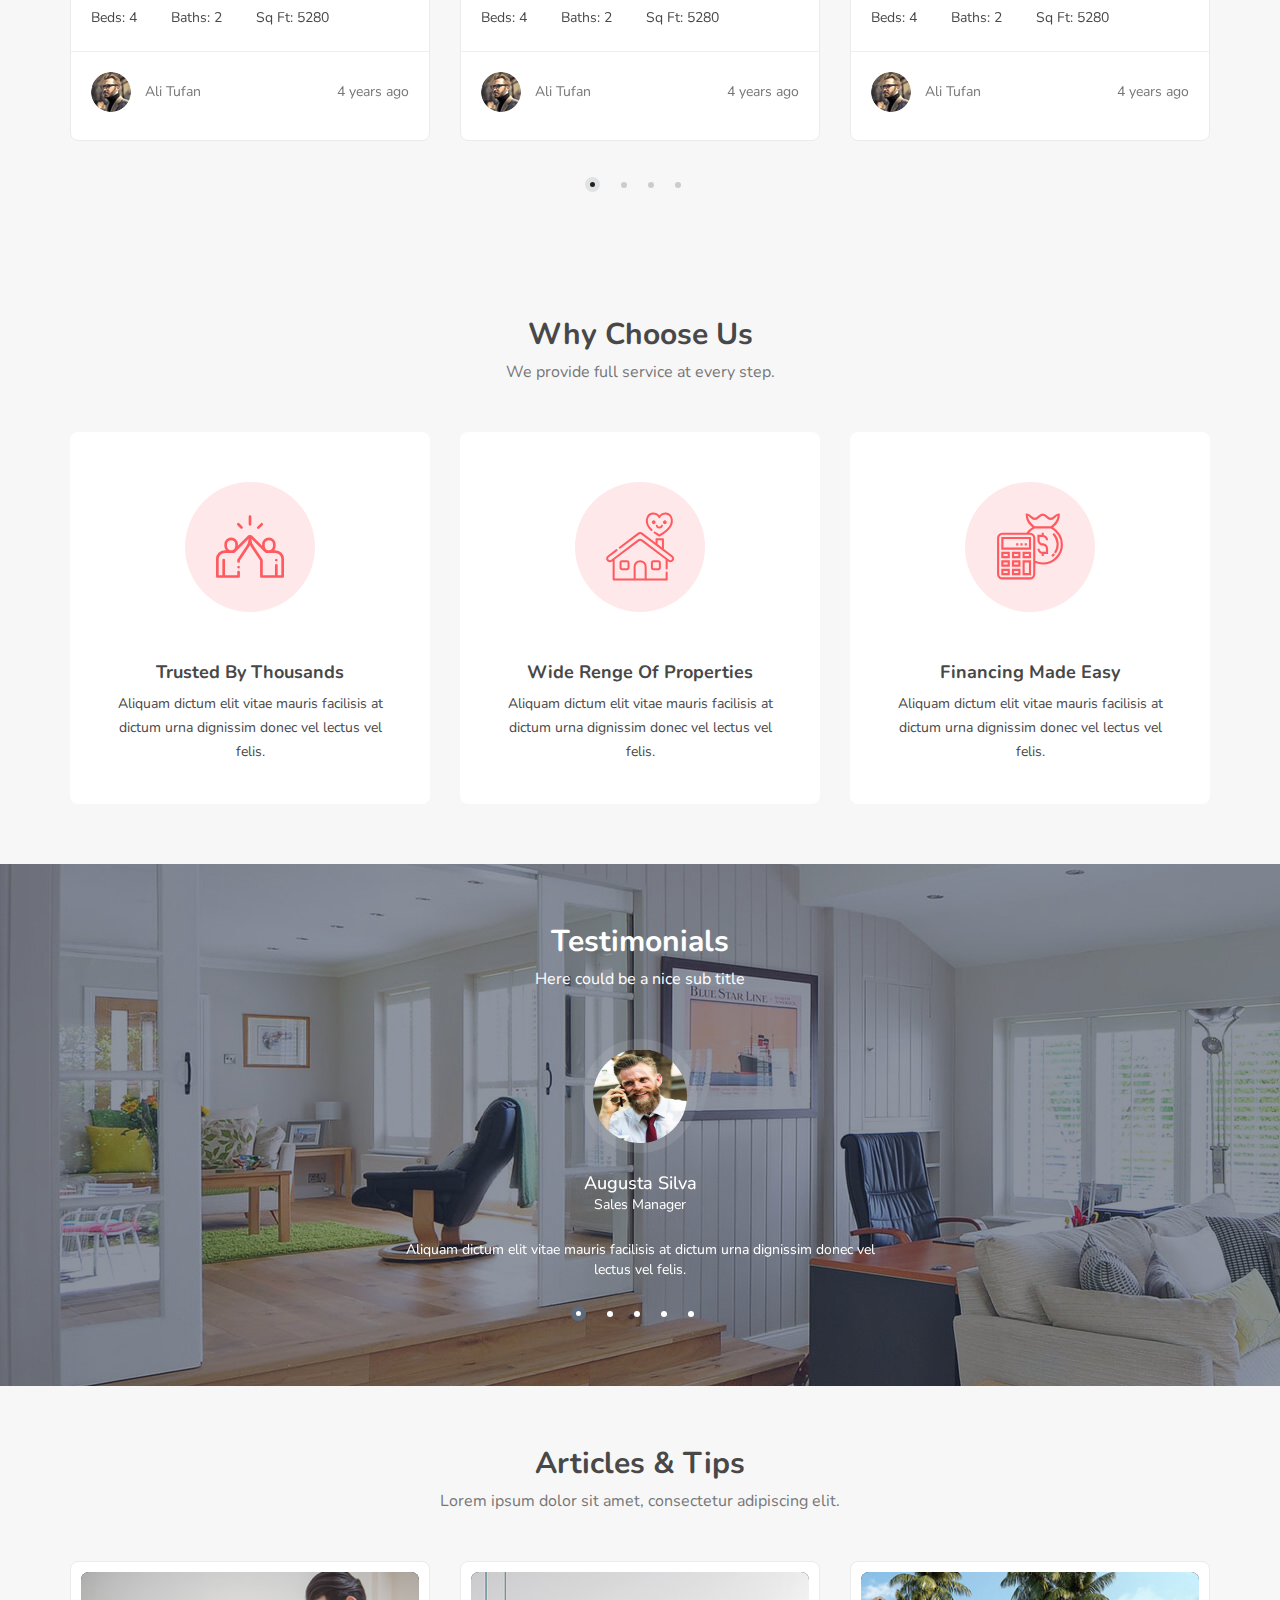
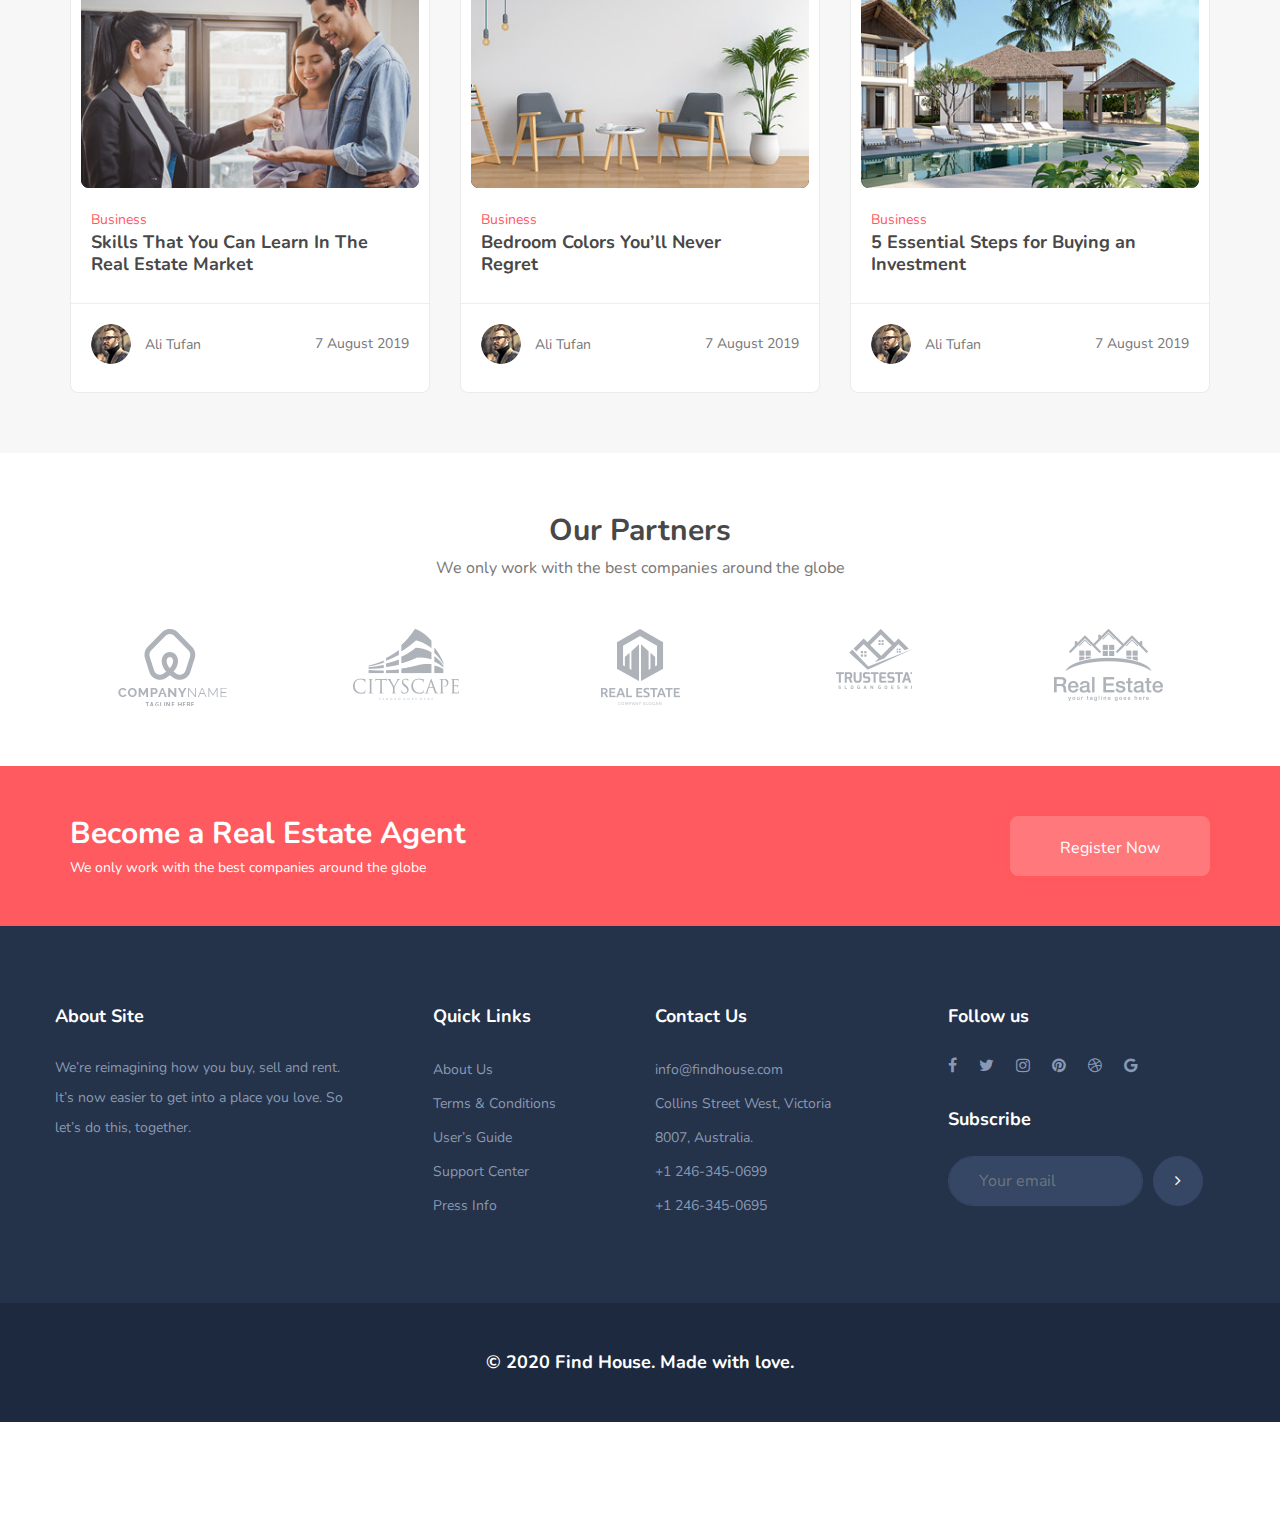
==== commit 00141a0f: "version 10" ====
--- a/index.html
+++ b/index.html
@@ -38,9 +38,9 @@
 		            </button>
 		        </div>
 		        <a href="#" class="navbar_brand float-left dn-smd">
-		            <img class="logo1 img-fluid" src="images\header-logo2.png" alt="header-logo.png">
-		            <img class="logo2 img-fluid" src="images\header-logo2.png" alt="header-logo2.png">
-		            <span>FindHouse</span>
+		            <img class="logo1 img-fluid" style="width:200px; height:auto;" src="images\header-logo2.png" alt="header-logo.png">
+		            <img class="logo2 img-fluid" style="width:200px; height:auto;" src="images\header-logo2.png" alt="header-logo2.png">
+		            
 		        </a>
 		        <!-- Responsive Menu Structure-->
 		        <!--Note: declare the Menu style in the data-menu-style="horizontal" (options: horizontal, vertical, accordion) -->
@@ -336,8 +336,8 @@
 		<div class="mobile-menu">
 			<div class="header stylehome1">
 				<div class="main_logo_home2 text-center">
-		            <img class="nav_logo_img img-fluid mt20" src="images\header-logo2.png" alt="header-logo2.png">
-		            <span class="mt20">FindHouse</span>
+		            <img class="nav_logo_img img-fluid mt20" style="width:40%;" src="images\header-logo2.png" alt="header-logo2.png">
+		           
 				</div>
 				<ul class="menu_bar_home2">
 	                <li class="list-inline-item list_s"><a href="page-register.html"><span class="flaticon-user"></span></a></li>
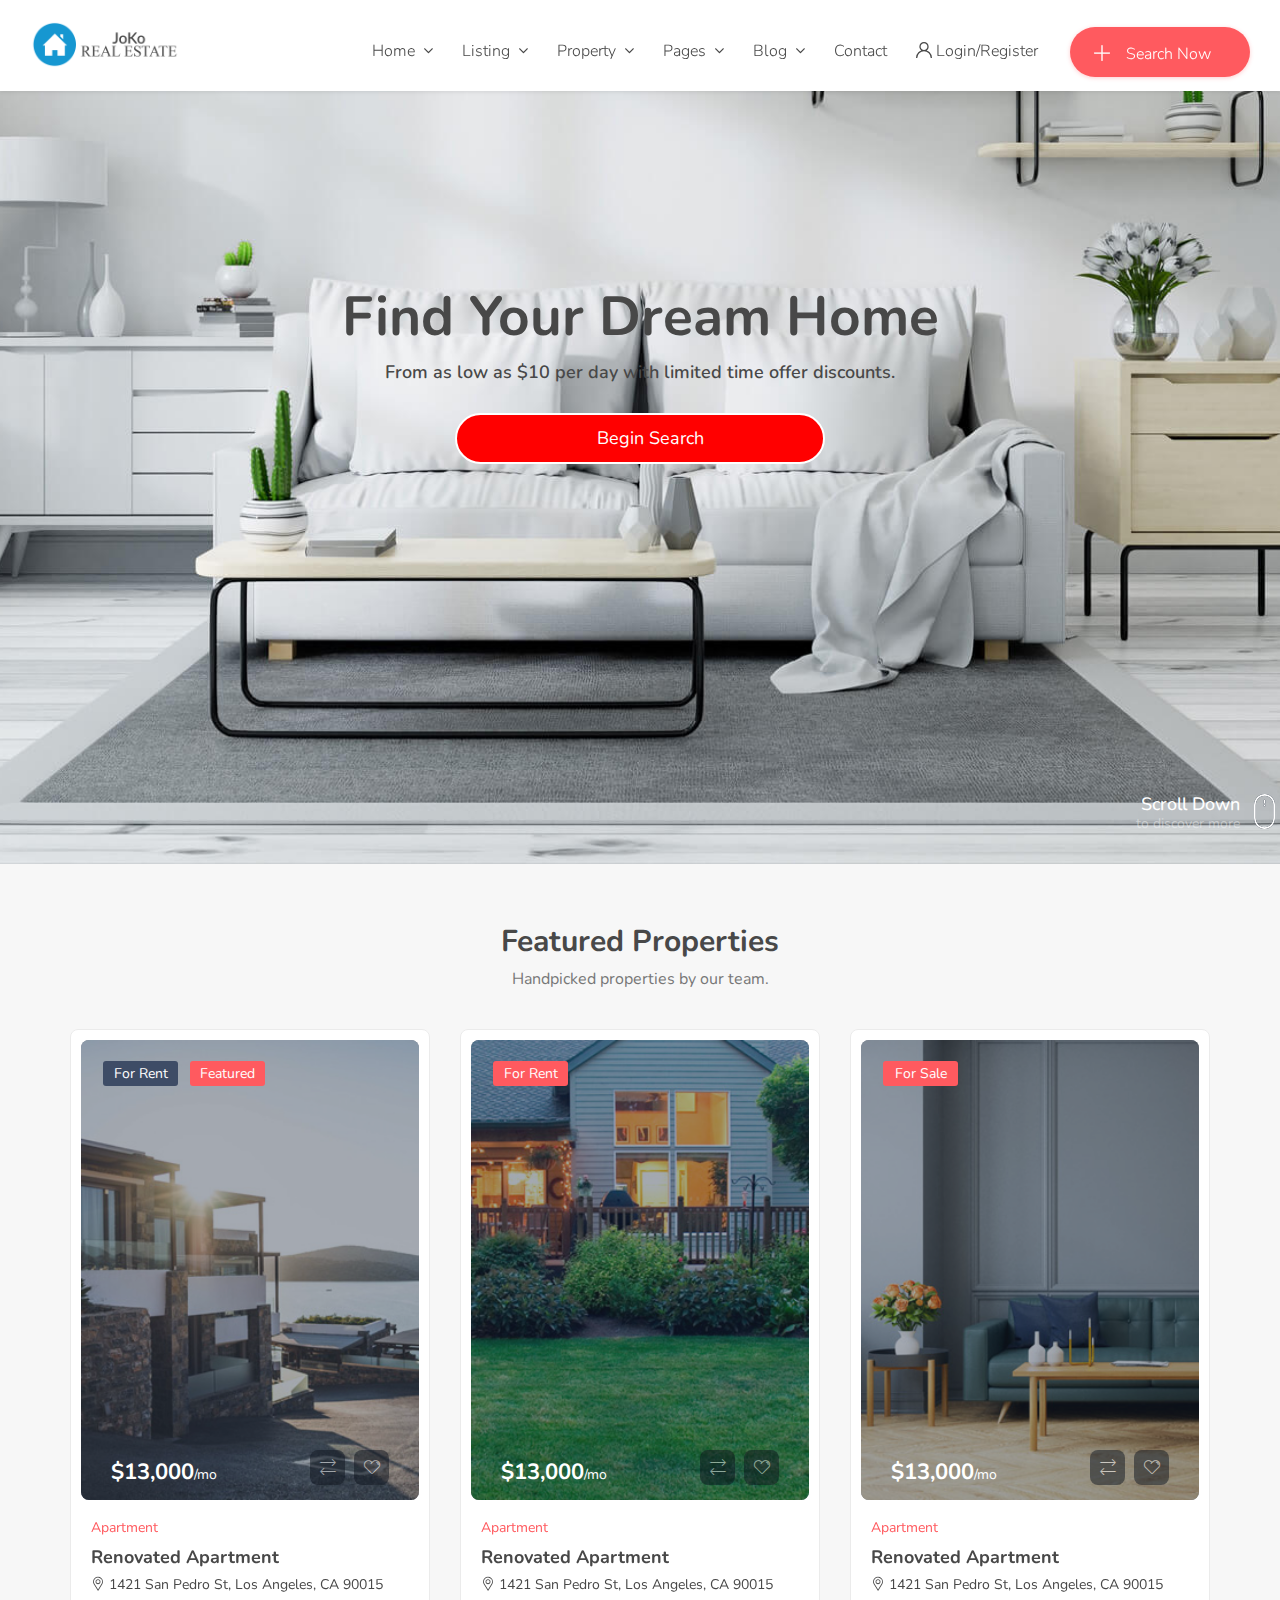
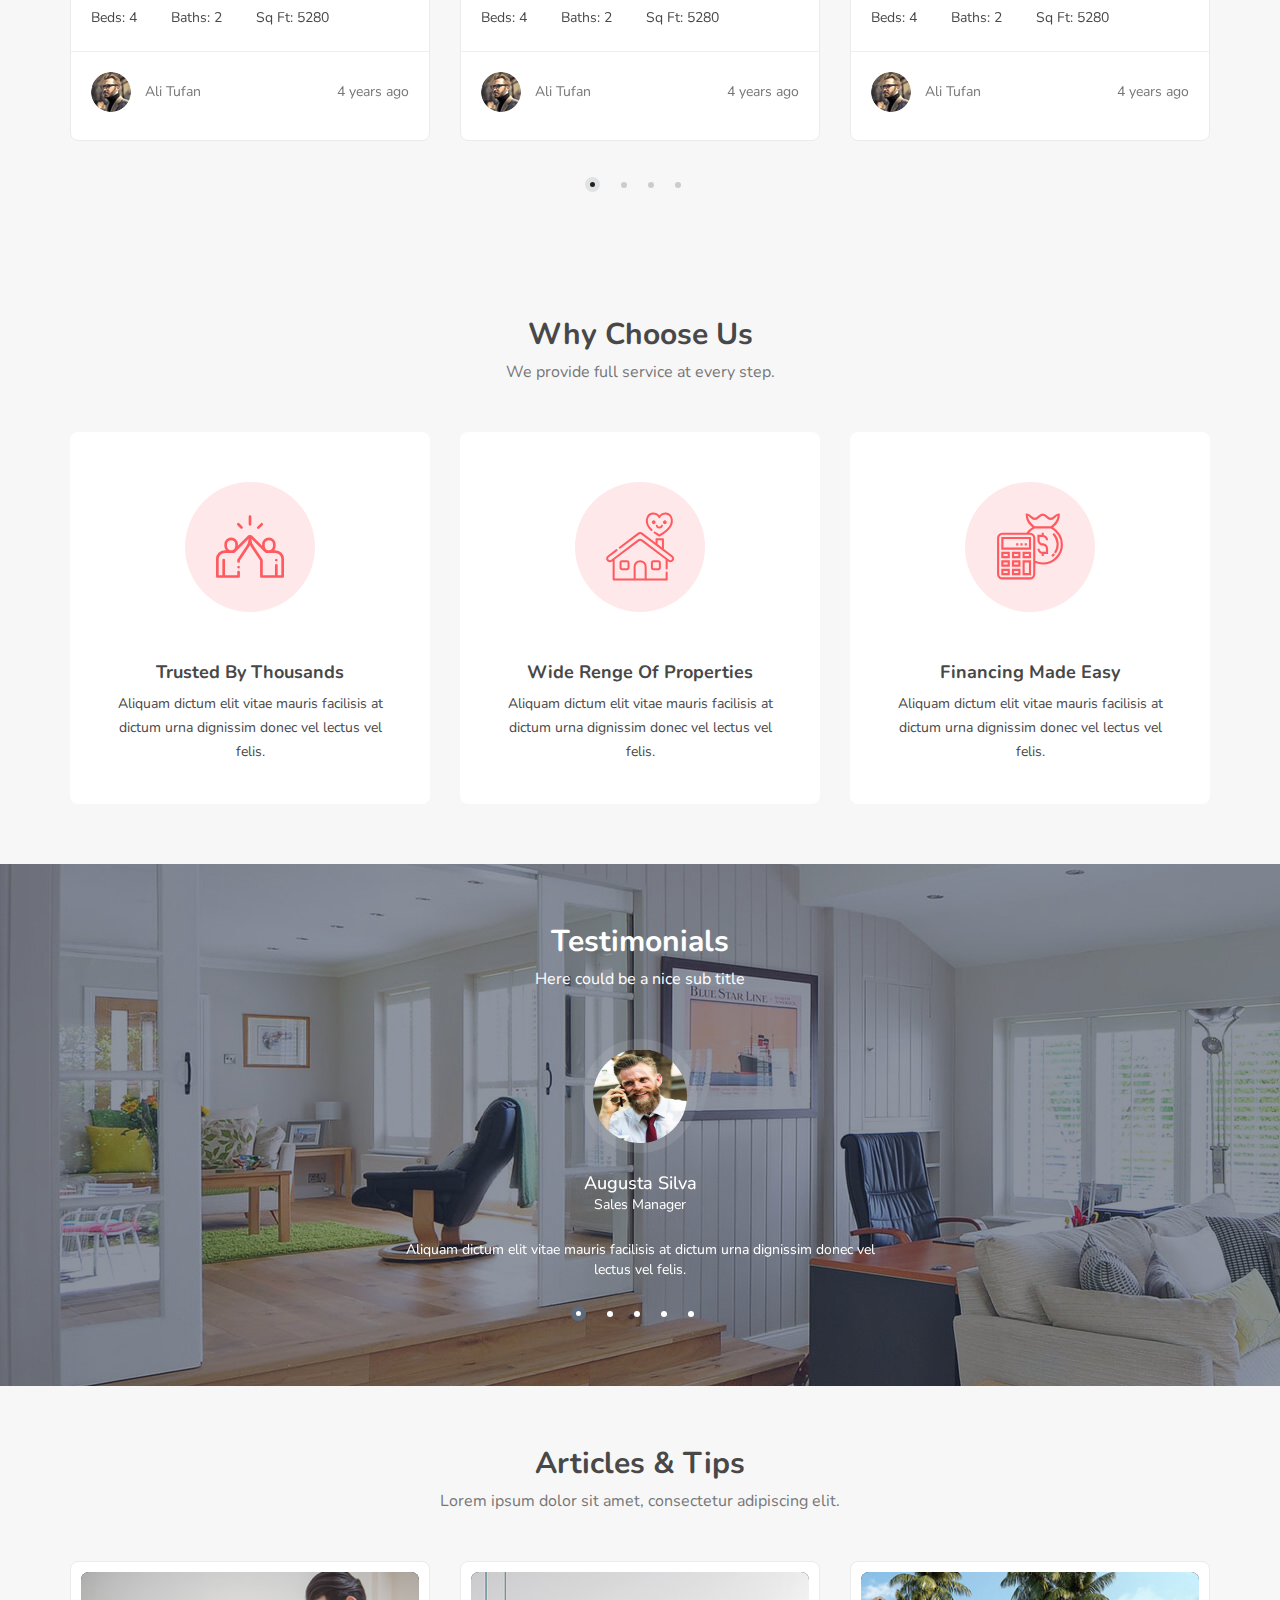
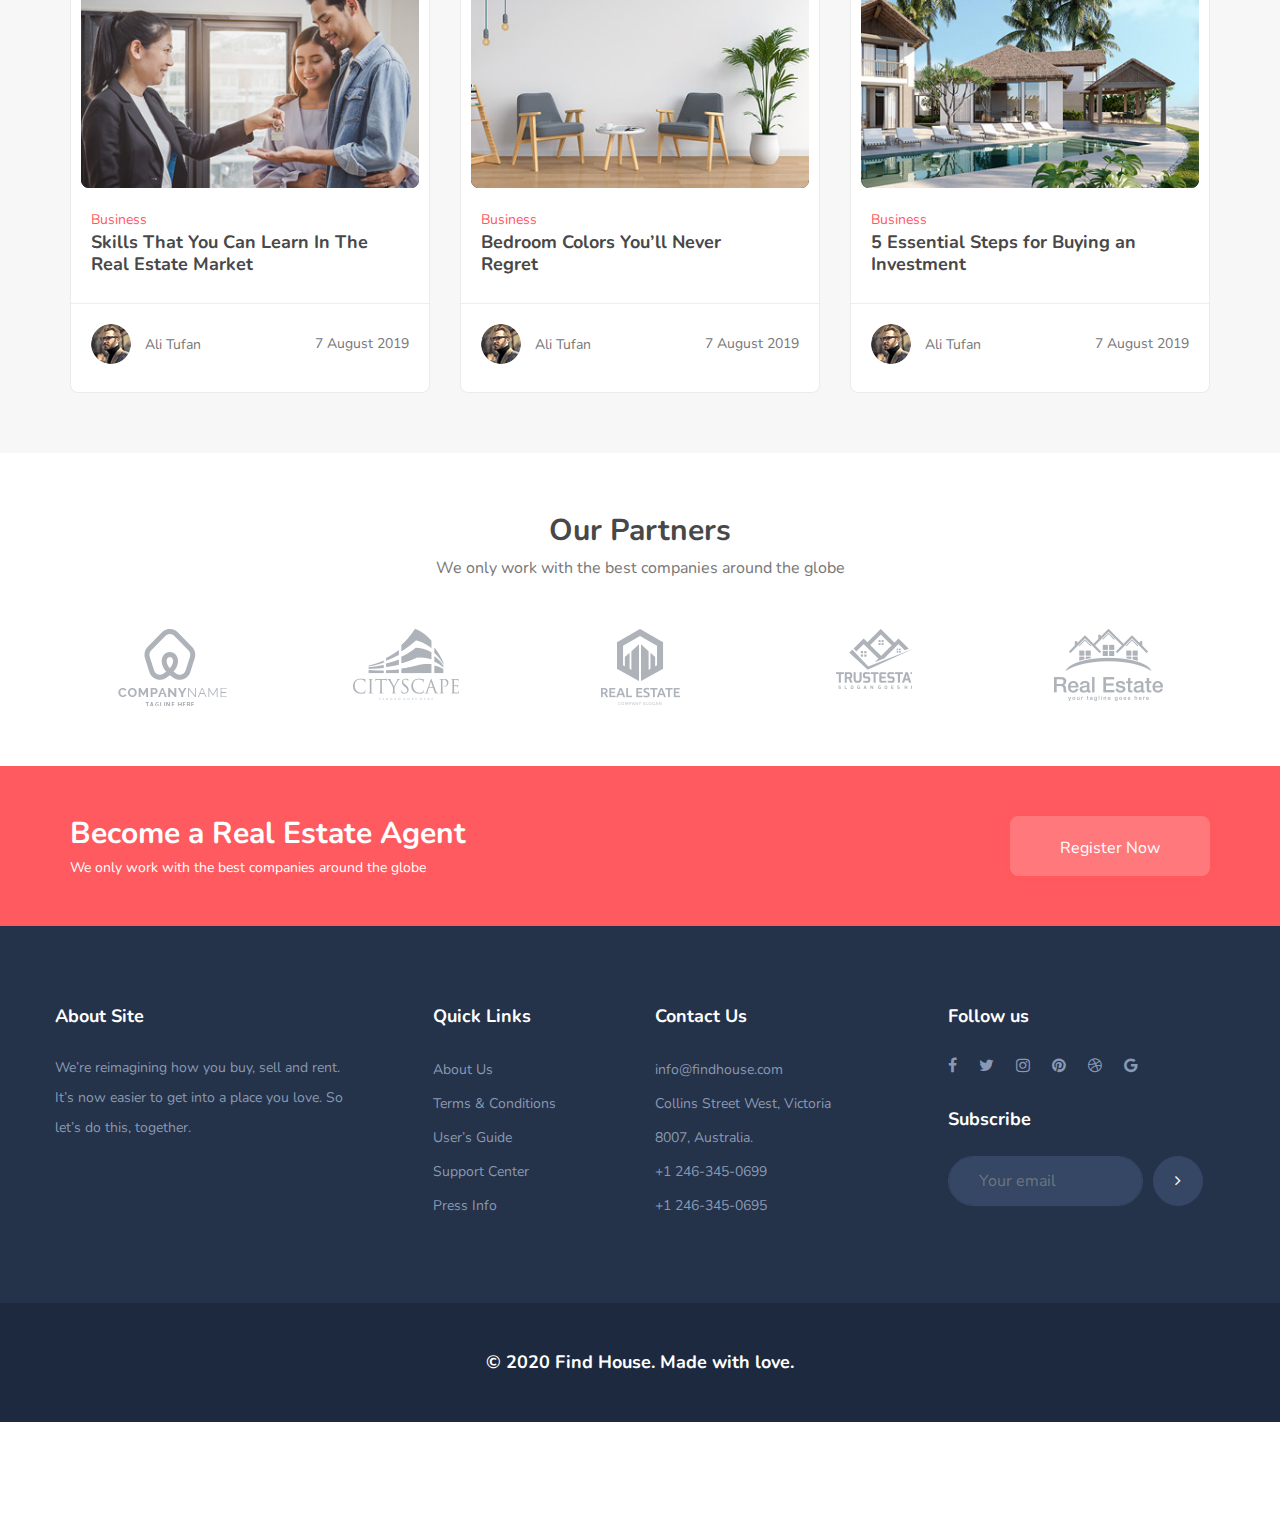
==== commit 78eac5ca: "Version 11" ====
--- a/index.html
+++ b/index.html
@@ -13,7 +13,7 @@
 <!-- Responsive stylesheet -->
 <link rel="stylesheet" href="css\responsive.css">
 <!-- Title -->
-<title>FindHouse - Real Estate HTML Template</title>
+<title>Joko Real State</title>
 <!-- Favicon -->
 <link href="images\favicon.ico" sizes="128x128" rel="shortcut icon" type="image/x-icon">
 <link href="images\favicon.ico" sizes="128x128" rel="shortcut icon">
@@ -38,8 +38,8 @@
 		            </button>
 		        </div>
 		        <a href="#" class="navbar_brand float-left dn-smd">
-		            <img class="logo1 img-fluid" style="width:200px; height:auto;" src="images\header-logo2.png" alt="header-logo.png">
-		            <img class="logo2 img-fluid" style="width:200px; height:auto;" src="images\header-logo2.png" alt="header-logo2.png">
+		            <img class="logo1 img-fluid logosize"  src="images\header-logo2.png" alt="header-logo.png">
+		            <img class="logo2 img-fluid logosize"  src="images\header-logo2.png" alt="header-logo2.png">
 		            
 		        </a>
 		        <!-- Responsive Menu Structure-->
@@ -336,7 +336,7 @@
 		<div class="mobile-menu">
 			<div class="header stylehome1">
 				<div class="main_logo_home2 text-center">
-		            <img class="nav_logo_img img-fluid mt20" style="width:40%;" src="images\header-logo2.png" alt="header-logo2.png">
+		            <img class="nav_logo_img img-fluid mt20 logosize"  src="images\header-logo2.png" alt="header-logo2.png">
 		           
 				</div>
 				<ul class="menu_bar_home2">
@@ -1305,6 +1305,10 @@
 			</div>
 		</div>
 	</section>
+
+
+
+
 <a class="scrollToHome" href="#"><i class="flaticon-arrows"></i></a>
 </div>
 <!-- Wrapper End -->
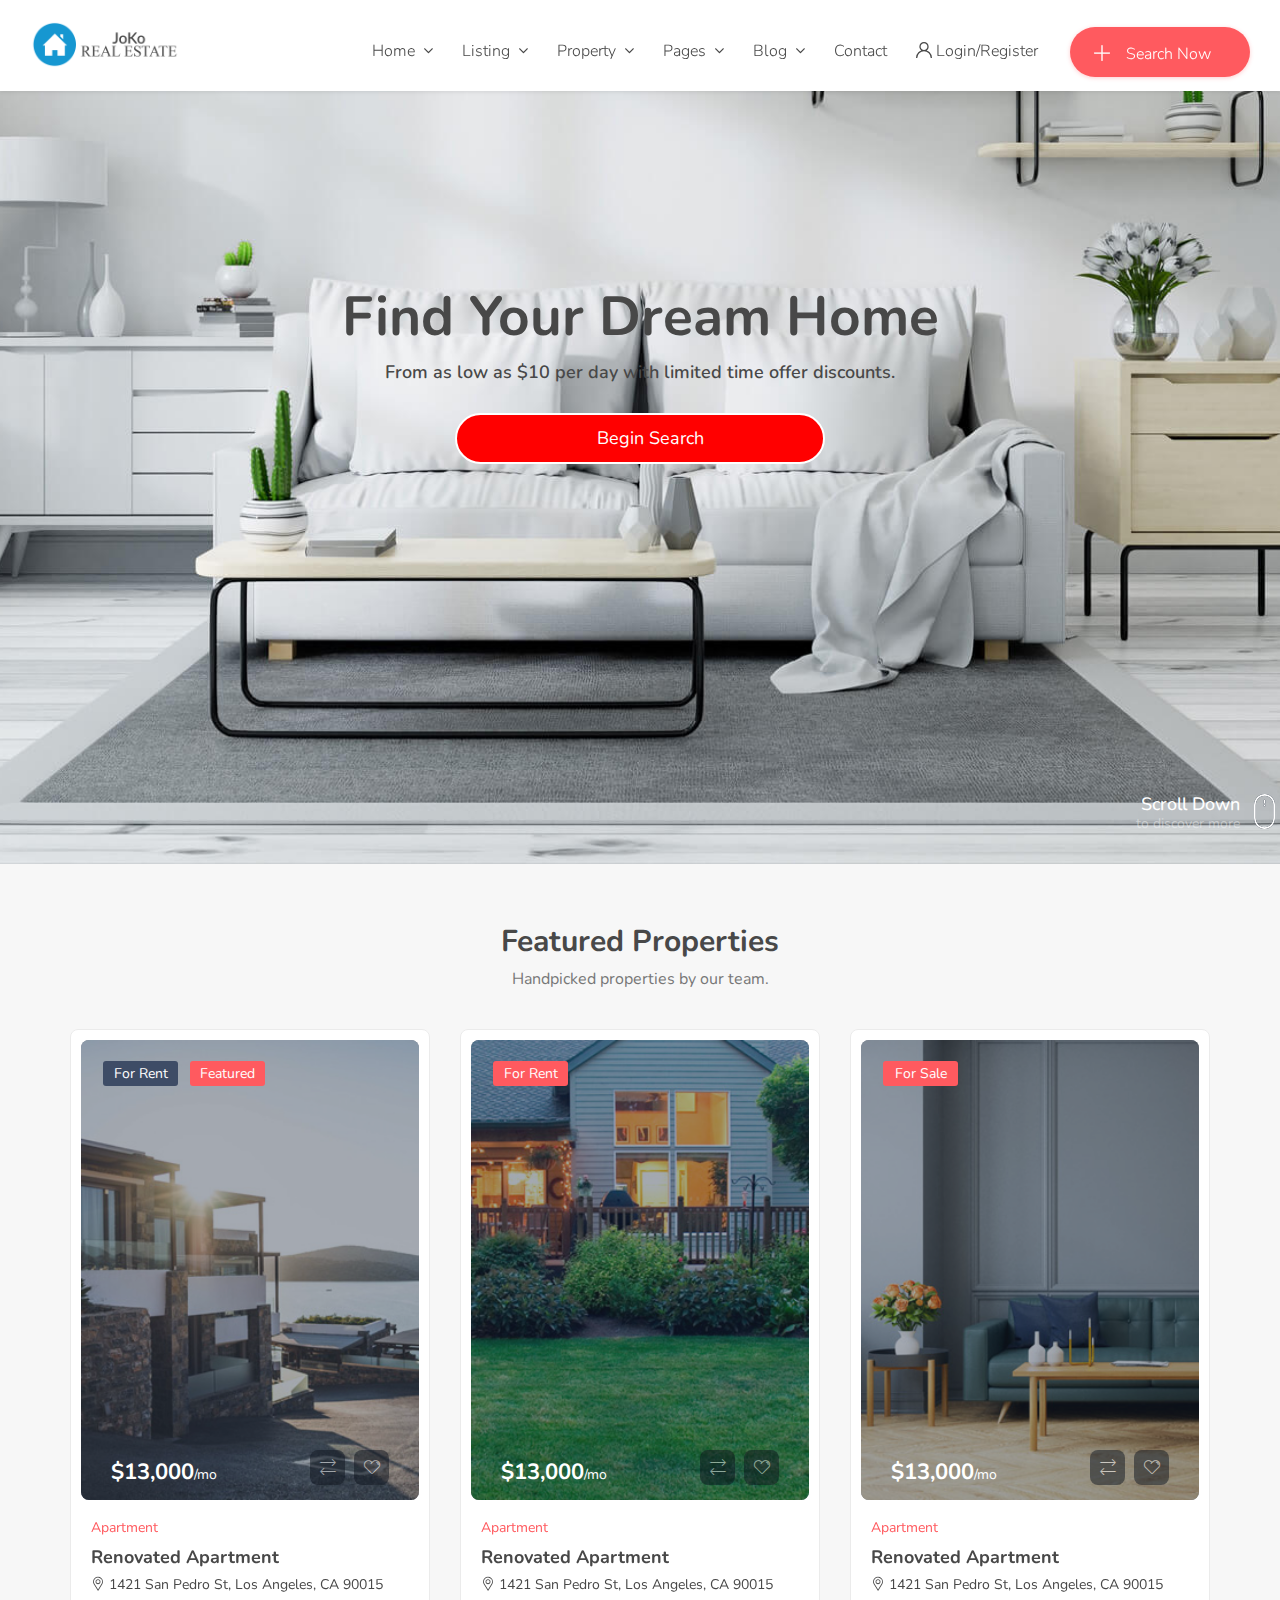
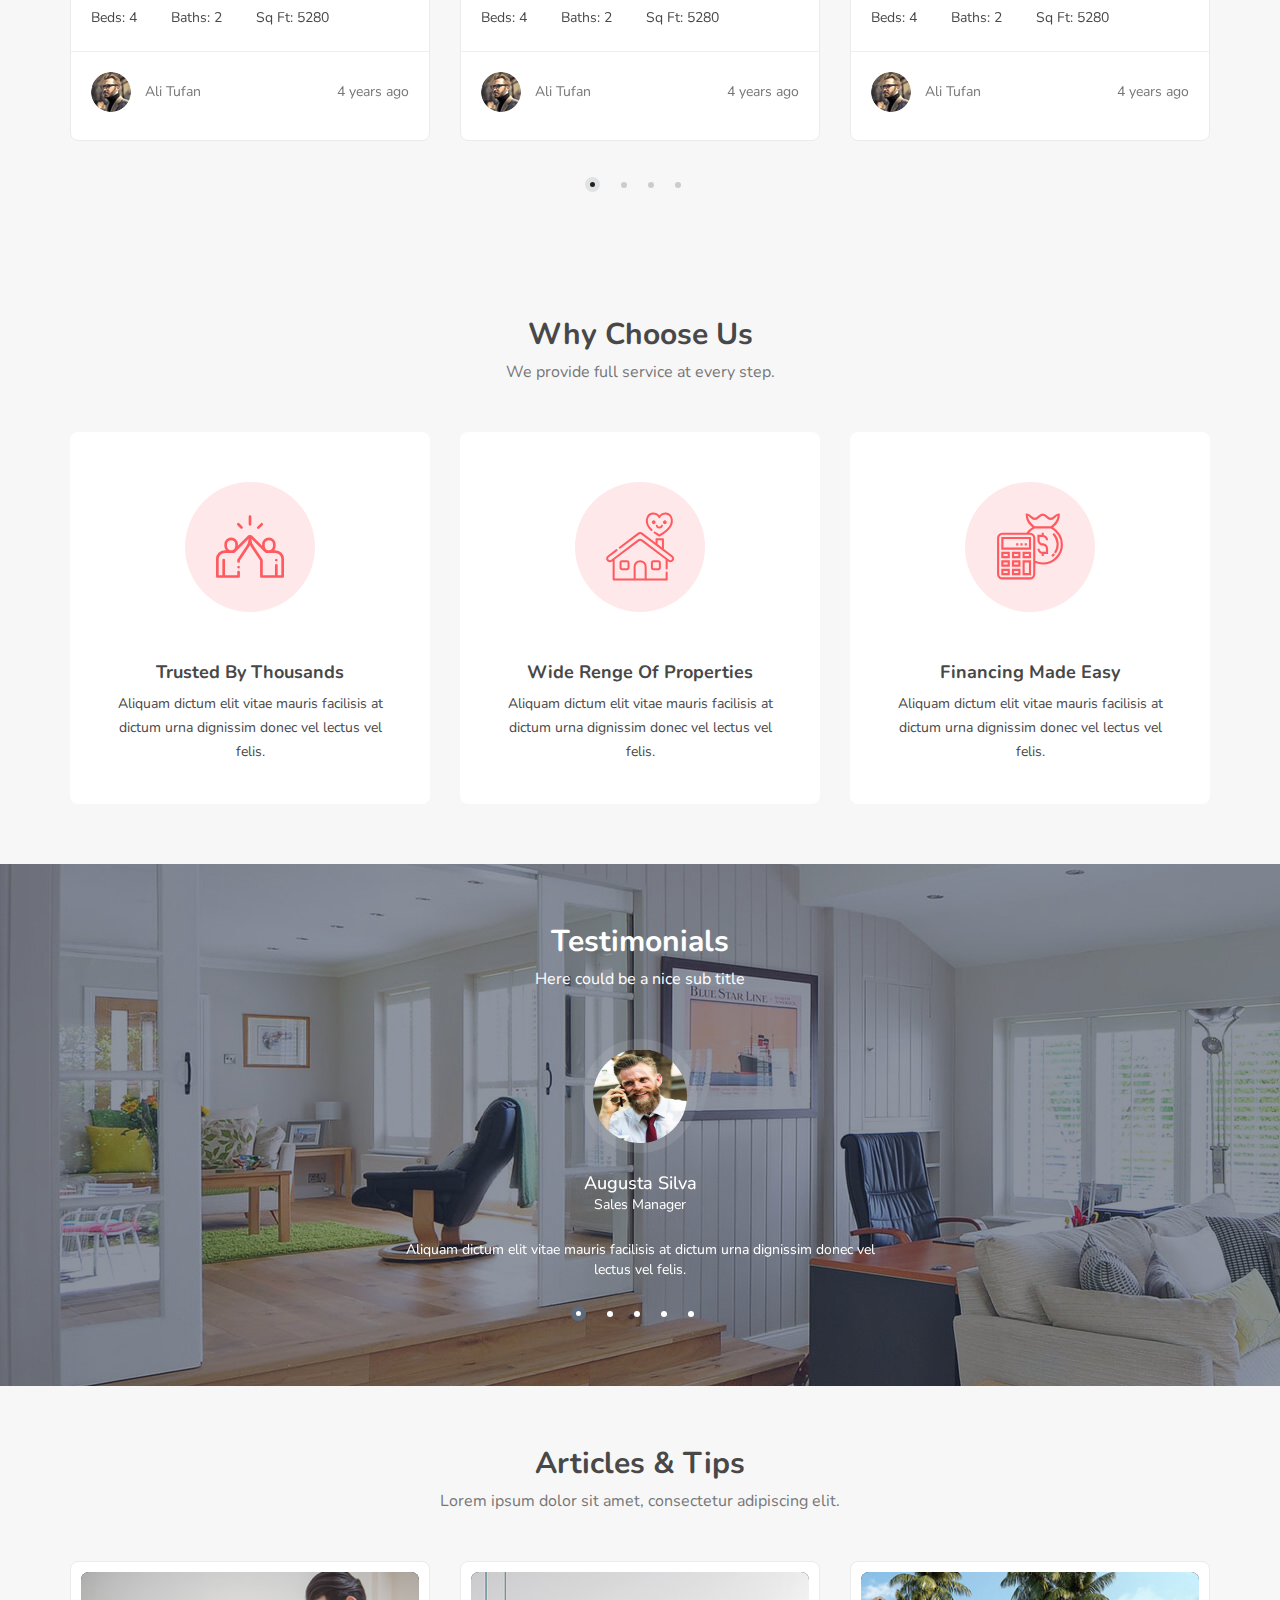
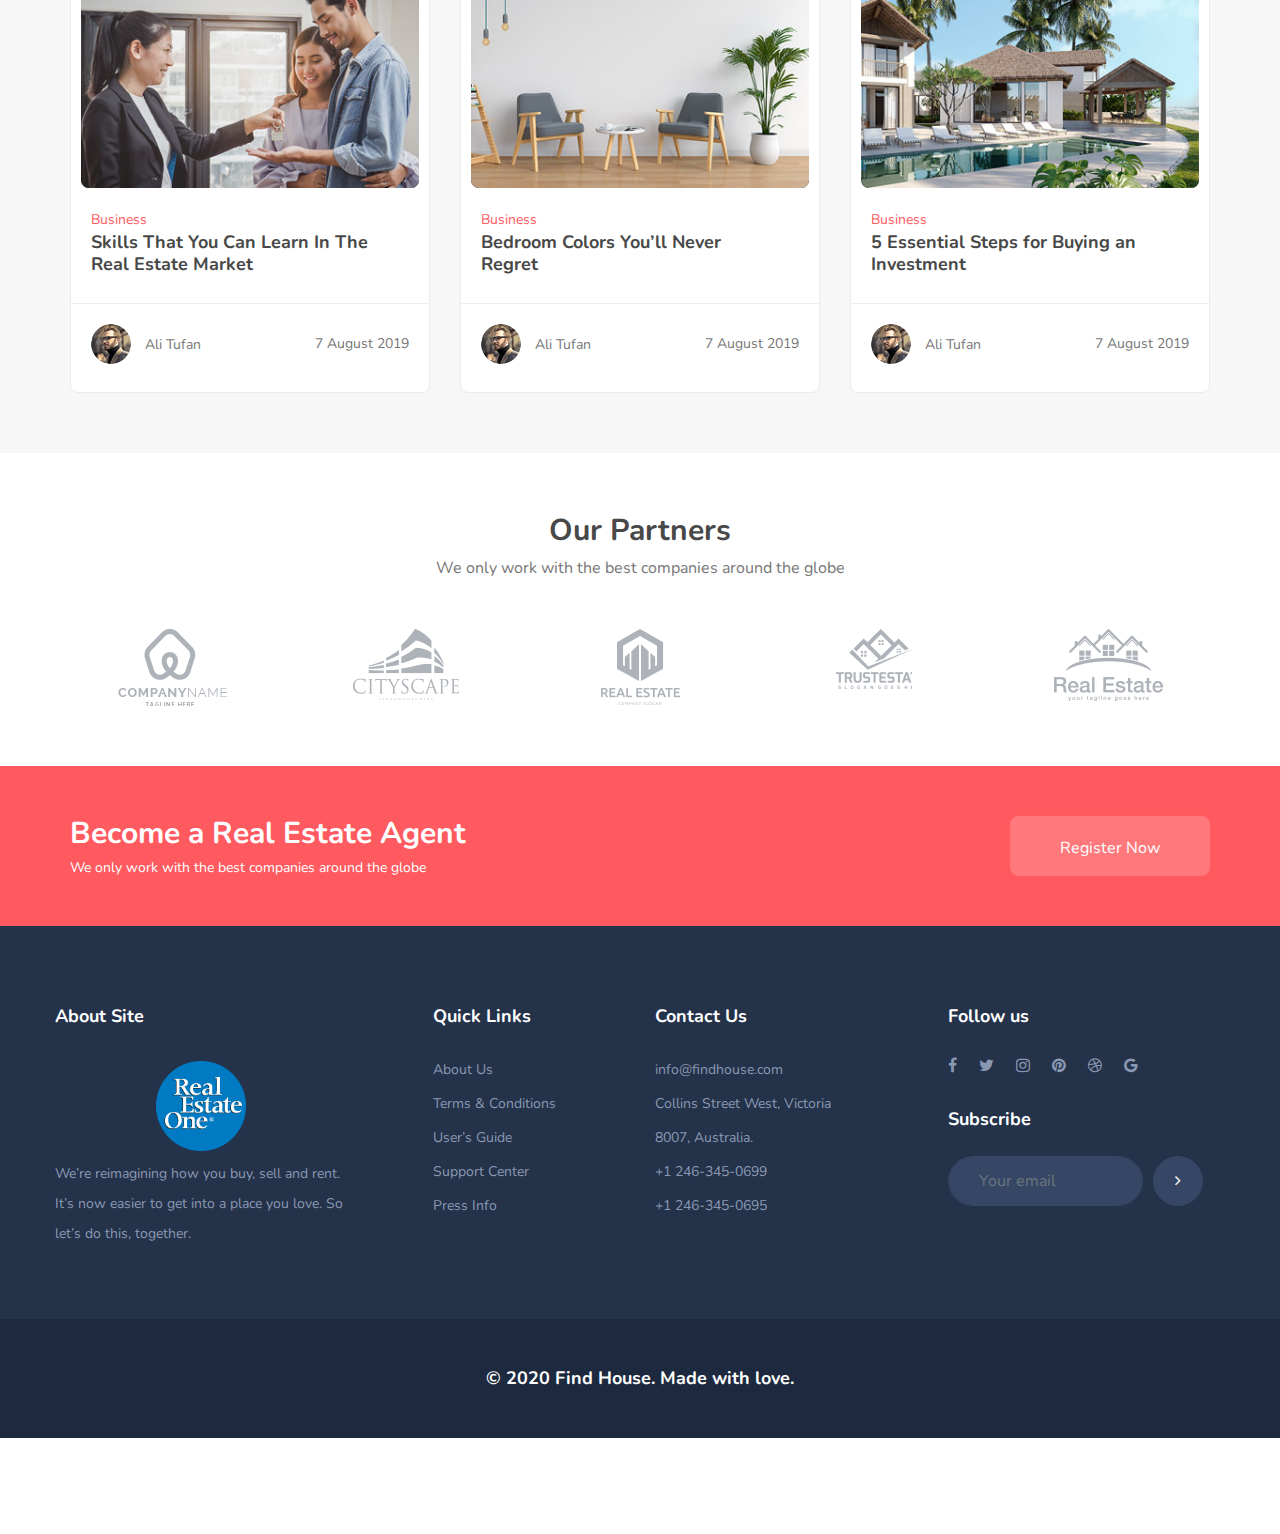
==== commit 084cc1ce: "Version 13" ====
--- a/index.html
+++ b/index.html
@@ -1237,6 +1237,11 @@
 				<div class="col-sm-6 col-md-6 col-lg-3 col-xl-3 pr0 pl0">
 					<div class="footer_about_widget">
 						<h4>About Site</h4>
+						<div class="row">
+				<div class="col-sm-12 text-center">
+						<img src="images/logojoko.png" style="margin:0.5em; width:90px; height:auto; text-align:center;">
+						</div>
+				</div>
 						<p>We’re reimagining how you buy, sell and rent. It’s now easier to get into a place you love. So let’s do this, together.</p>
 					</div>
 				</div>
